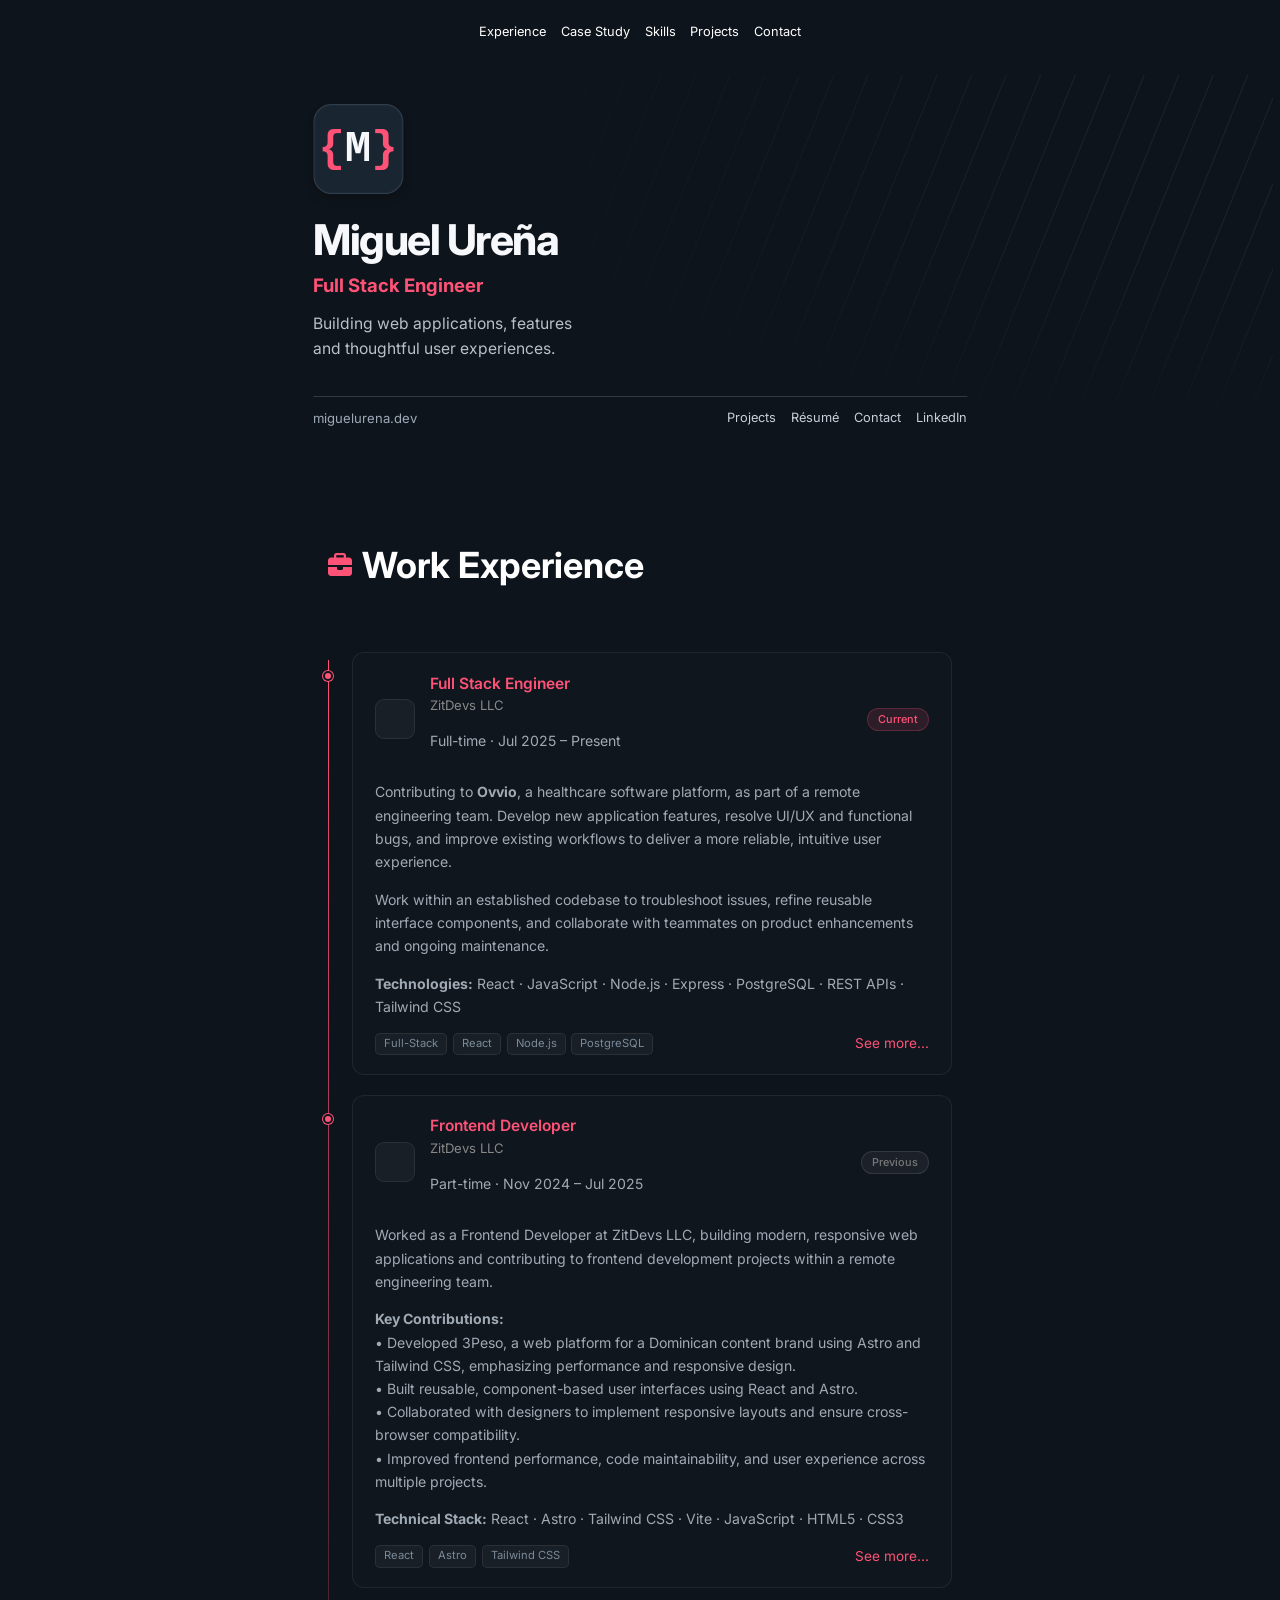
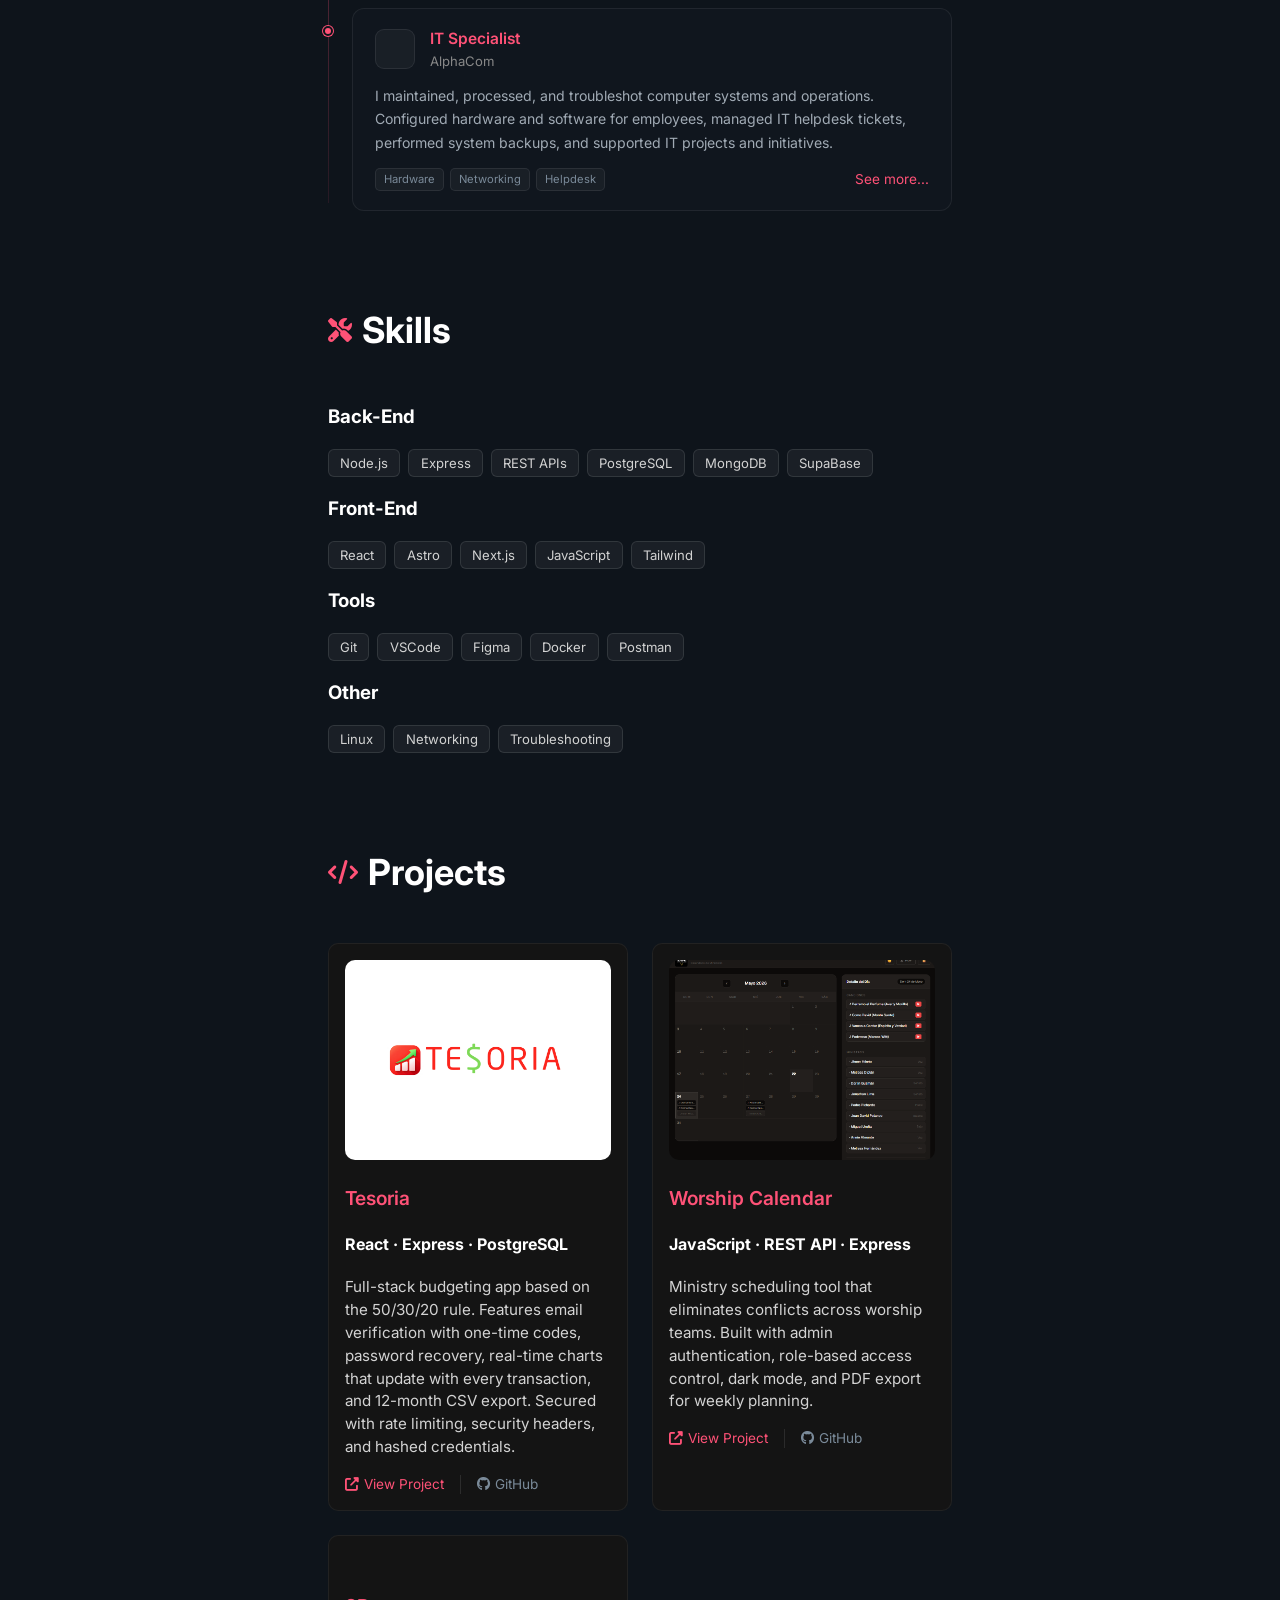
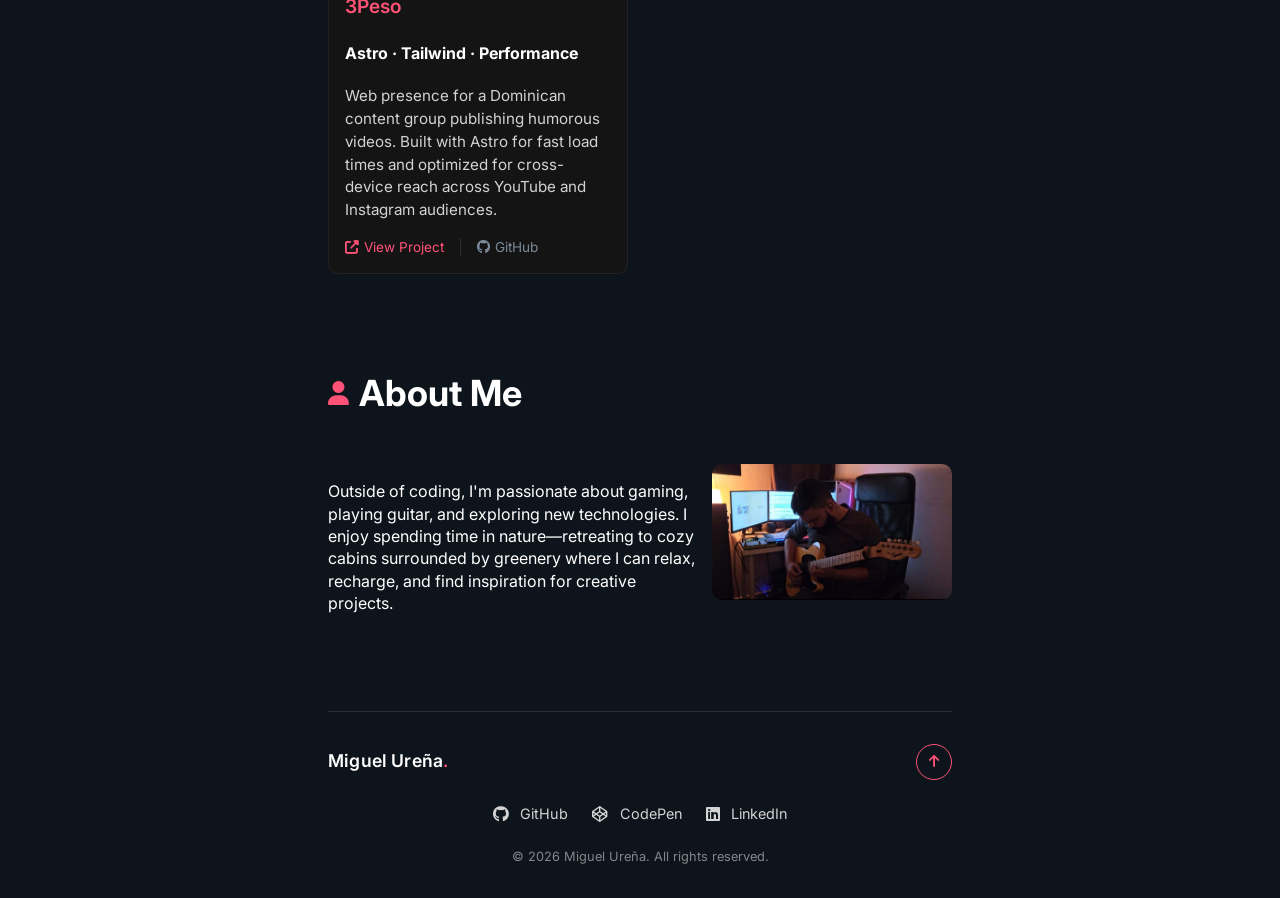
==== index.html @ 32b27942 "feat: update SEO metadata and improve HTML structure for better accessibility" ====
<!doctype html>

<html lang="en">
  <head>
    <meta charset="utf-8" />
    <meta content="width=device-width, initial-scale=1.0" name="viewport" />
    <title>Miguel Ureña | Full Stack Engineer</title>
    <!-- SEO Meta -->
    <meta
      content="Full Stack Engineer working on Ovvio healthcare software. Explore my experience building web features, fixing UI/UX issues, and developing projects with React, Node.js, and PostgreSQL."
      name="description"
    />

    <meta content="Miguel Ureña" name="author" />
    <!-- Open Graph (OG) -->
    <meta content="Miguel Ureña | Full Stack Engineer" property="og:title" />
    <meta
      content="Full Stack Engineer working on Ovvio healthcare software. Explore my experience building web features, fixing UI/UX issues, and developing projects with React, Node.js, and PostgreSQL."
      property="og:description"
    />
    <meta
      content="https://miguelurena.dev/Assets/Images/social-preview.png"
      property="og:image"
    />
    <meta content="https://miguelurena.dev/" property="og:url" />
    <meta content="website" property="og:type" />
    <!-- Fonts & Icons -->
    <link
      href="https://fonts.googleapis.com/css2?family=Inter:wght@400;600&amp;display=swap"
      rel="stylesheet"
    />
    <link
      href="https://cdnjs.cloudflare.com/ajax/libs/font-awesome/6.5.0/css/all.min.css"
      rel="stylesheet"
    />
    <!-- Styles & Favicon -->
    <link href="/Assets/styles/styles.css" rel="stylesheet" />

    <!-- Structured Data (Schema.org JSON-LD) -->
    <script type="application/ld+json">
      {
        "@context": "https://schema.org/",
        "@type": "Person",
        "name": "Miguel Ureña",
        "url": "https://miguelurena.dev/",
        "sameAs": [
          "https://github.com/miguelangelurena",
          "https://www.linkedin.com/in/miguel-urena-2b32892b7/"
        ],
        "jobTitle": "Full Stack Engineer",
        "worksFor": {
          "@type": "Organization",
          "name": "ZitDevs LLC"
        }
      }
    </script>
    <meta content="index, follow" name="robots" />
    <meta content="Miguel Ureña" property="og:site_name" />
    <meta content="1200" property="og:image:width" />
    <meta content="630" property="og:image:height" />
    <meta
      content="Miguel Ureña — Full Stack Engineer, dark background with pink and white {M} monogram"
      property="og:image:alt"
    />
    <meta content="summary_large_image" name="twitter:card" />
    <meta content="Miguel Ureña | Full Stack Engineer" name="twitter:title" />
    <meta
      content="Full Stack Engineer working on Ovvio healthcare software. Explore my experience building web features, fixing UI/UX issues, and developing projects with React, Node.js, and PostgreSQL."
      name="twitter:description"
    />
    <meta
      content="https://miguelurena.dev/Assets/Images/social-preview.png"
      name="twitter:image"
    />
    <link href="https://miguelurena.dev/" rel="canonical" />
    <link href="/Assets/Images/favicon.svg" rel="icon" type="image/svg+xml" />
    <link
      href="/Assets/Images/favicon-32.png"
      rel="icon"
      sizes="32x32"
      type="image/png"
    />
    <link
      href="/Assets/Images/apple-touch-icon.png"
      rel="apple-touch-icon"
      sizes="180x180"
      type="image/png"
    />
  </head>
  <body>
    <a class="skip-link" href="#main-hero">Skip to content</a>
    <nav aria-label="Primary navigation">
      <div class="nav-container">
        <ul>
          <li><a href="#experience">Experience</a></li>
          <li><a href="./tesoria-case-study.html">Case Study</a></li>
          <li><a href="#skills">Skills</a></li>
          <li><a href="#projects">Projects</a></li>
          <li><a href="mailto:anguel_miguel31@hotmail.com">Contact</a></li>
        </ul>
      </div>
    </nav>
    <section id="main-hero" aria-labelledby="hero-heading">
      <div class="hero-stage">
        <!-- The diagonal lines are part of the hero background (CSS ::before). -->
        <div class="hero-content">
          <div class="hero-mark" aria-hidden="true">
            <span class="hero-mark-brace">{</span
            ><span class="hero-mark-letter">M</span
            ><span class="hero-mark-brace">}</span>
          </div>

          <h1 id="hero-heading">Miguel Ureña</h1>
          <p class="hero-role">Full Stack Engineer</p>
          <p class="hero-intro">
            Building web applications, features<br class="hero-wide-break" />
            and thoughtful user experiences.
          </p>

          <div class="hero-bottom">
            <a
              class="hero-domain"
              href="https://miguelurena.dev/"
              aria-label="Portfolio home"
              >miguelurena.dev</a
            >
            <div class="hero-actions" aria-label="Quick links">
              <a href="#projects">Projects</a>
              <a href="./Assets/Miguel_Urena_Resume.pdf" download>Résumé</a>
              <a href="mailto:anguel_miguel31@hotmail.com">Contact</a>
              <a
                href="https://www.linkedin.com/in/miguel-urena-2b32892b7/"
                target="_blank"
                rel="noopener noreferrer"
                >LinkedIn</a
              >
            </div>
          </div>
        </div>
      </div>
    </section>

    <section id="experience">
      <div class="experience-header">
        <i class="fas fa-briefcase"></i>
        <h2>Work Experience</h2>
      </div>
      <div class="timeline">
        <!-- ZitDevs: Full Stack Engineer -->
        <div class="timeline-item">
          <div class="timeline-dot"></div>
          <div class="timeline-content">
            <div class="tl-top">
              <div class="tl-logo">
                <img
                  alt="ZitDevs LLC - Full Stack Engineer"
                  decoding="async"
                  loading="lazy"
                  src="/Assets/Images/zitdevs.png"
                />
              </div>
              <div class="tl-meta">
                <h3 class="job-title">Full Stack Engineer</h3>
                <h4 class="company-name">ZitDevs LLC</h4>
                <p class="description">Full-time · Jul 2025 – Present</p>
              </div>
              <span class="tl-badge badge-current">Current</span>
            </div>
            <p class="description">
              Contributing to <strong>Ovvio</strong>, a healthcare software
              platform, as part of a remote engineering team. Develop new
              application features, resolve UI/UX and functional bugs, and
              improve existing workflows to deliver a more reliable, intuitive
              user experience.
            </p>
            <p class="description">
              Work within an established codebase to troubleshoot issues, refine
              reusable interface components, and collaborate with teammates on
              product enhancements and ongoing maintenance.
            </p>
            <p class="description">
              <strong>Technologies:</strong> React · JavaScript · Node.js ·
              Express · PostgreSQL · REST APIs · Tailwind CSS
            </p>
            <div class="tl-footer">
              <div class="tl-tags">
                <span class="tl-tag">Full-Stack</span>
                <span class="tl-tag">React</span>
                <span class="tl-tag">Node.js</span>
                <span class="tl-tag">PostgreSQL</span>
              </div>
              <a
                class="see-more"
                href="https://www.ovviohq.com/"
                rel="noopener noreferrer"
                target="_blank"
                >See more...</a
              >
            </div>
          </div>
        </div>
        <!-- ZitDevs: Frontend Developer -->
        <div class="timeline-item">
          <div class="timeline-dot"></div>
          <div class="timeline-content">
            <div class="tl-top">
              <div class="tl-logo">
                <img
                  alt="ZitDevs LLC - Frontend Developer"
                  decoding="async"
                  loading="lazy"
                  src="/Assets/Images/zitdevs.png"
                />
              </div>
              <div class="tl-meta">
                <h3 class="job-title">Frontend Developer</h3>
                <h4 class="company-name">ZitDevs LLC</h4>
                <p class="description">Part-time · Nov 2024 – Jul 2025</p>
              </div>
              <span class="tl-badge badge-past">Previous</span>
            </div>
            <p class="description">
              Worked as a Frontend Developer at ZitDevs LLC, building modern,
              responsive web applications and contributing to frontend
              development projects within a remote engineering team.
            </p>
            <p class="description">
              <strong>Key Contributions:</strong><br />
              • Developed 3Peso, a web platform for a Dominican content brand
              using Astro and Tailwind CSS, emphasizing performance and
              responsive design.<br />
              • Built reusable, component-based user interfaces using React and
              Astro.<br />
              • Collaborated with designers to implement responsive layouts and
              ensure cross-browser compatibility.<br />
              • Improved frontend performance, code maintainability, and user
              experience across multiple projects.<br />
            </p>
            <p class="description">
              <strong>Technical Stack:</strong> React · Astro · Tailwind CSS ·
              Vite · JavaScript · HTML5 · CSS3
            </p>
            <div class="tl-footer">
              <div class="tl-tags">
                <span class="tl-tag">React</span>
                <span class="tl-tag">Astro</span>
                <span class="tl-tag">Tailwind CSS</span>
              </div>
              <a
                class="see-more"
                href="https://zitdevs.com/"
                rel="noopener noreferrer"
                target="_blank"
                >See more...</a
              >
            </div>
          </div>
        </div>
        <!-- AlphaCom -->
        <div class="timeline-item">
          <div class="timeline-dot"></div>
          <div class="timeline-content">
            <div class="tl-top">
              <div class="tl-logo">
                <img
                  alt="AlphaCom IT Specialist Role"
                  class="alphacom-logo"
                  decoding="async"
                  loading="lazy"
                  src="/Assets/Images/alphacomrd_logo.jpeg"
                />
              </div>
              <div class="tl-meta">
                <h3 class="job-title">IT Specialist</h3>
                <h4 class="company-name">AlphaCom</h4>
              </div>
            </div>
            <p class="description">
              I maintained, processed, and troubleshot computer systems and
              operations. Configured hardware and software for employees,
              managed IT helpdesk tickets, performed system backups, and
              supported IT projects and initiatives.
            </p>
            <div class="tl-footer">
              <div class="tl-tags">
                <span class="tl-tag">Hardware</span>
                <span class="tl-tag">Networking</span>
                <span class="tl-tag">Helpdesk</span>
              </div>
              <a
                class="see-more"
                href="https://www.instagram.com/alphacom.rd/?hl=en"
                rel="noopener noreferrer"
                target="_blank"
                >See more...</a
              >
            </div>
          </div>
        </div>
      </div>
    </section>
    <section id="skills">
      <div class="skills-header">
        <i class="fas fa-tools"></i>
        <h2>Skills</h2>
      </div>
      <div class="skills-columns">
        <div class="skills-column fade-in-up">
          <h3>Back-End</h3>
          <div class="skill-list">
            <span class="skill-badge">Node.js</span>
            <span class="skill-badge">Express</span>
            <span class="skill-badge">REST APIs</span>
            <span class="skill-badge">PostgreSQL</span>
            <span class="skill-badge">MongoDB</span>
            <span class="skill-badge">SupaBase</span>
          </div>
        </div>
        <div class="skills-column fade-in-up">
          <h3>Front-End</h3>
          <div class="skill-list">
            <span class="skill-badge">React</span>
            <span class="skill-badge">Astro</span>
            <span class="skill-badge">Next.js</span>
            <span class="skill-badge">JavaScript</span>
            <span class="skill-badge">Tailwind</span>
          </div>
        </div>
        <div class="skills-column fade-in-up">
          <h3>Tools</h3>
          <div class="skill-list">
            <span class="skill-badge">Git</span>
            <span class="skill-badge">VSCode</span>
            <span class="skill-badge">Figma</span>
            <span class="skill-badge">Docker</span>
            <span class="skill-badge">Postman</span>
          </div>
        </div>
        <div class="skills-column fade-in-up">
          <h3>Other</h3>
          <div class="skill-list">
            <span class="skill-badge">Linux</span>
            <span class="skill-badge">Networking</span>
            <span class="skill-badge">Troubleshooting</span>
          </div>
        </div>
      </div>
    </section>
    <section id="projects">
      <div class="projects-header">
        <i class="fas fa-code"></i>
        <h2>Projects</h2>
      </div>
      <div class="projects-grid">
        <!-- Nothirix -->
        <!-- 
        <div class="project-card scale-in">
          <img
            src="/Assets/Images/nothirix-thumbnail.png"
            alt="Nothirix Real Estate Platform Thumbnail"
            loading="lazy"
          />
          <h3 class="project-title">Nothirix</h3>
          <h4>React · Vite · Node.js · PostgreSQL</h4>
          <p class="project-description">
            Full-stack real estate investment platform built for the Dominican
            Republic market. Features modern frontend with React/Vite, robust
            Express backend, JWT authentication, user roles, admin moderation,
            and automated email notifications.
          </p>
          <div class="project-links">
            <a href="https://nothirix.com/" target="_blank" class="see-more">
              <i class="fas fa-external-link-alt"></i> View Project
            </a>
            <a
              href="https://github.com/miguelangelurena/nothirix"
              target="_blank"
              class="see-more github-link"
            >
              <i class="fab fa-github"></i> GitHub
            </a>
          </div>
        </div>
-->
        <!-- Tesoria -->
        <div class="project-card scale-in">
          <img
            alt="Tesoria budgeting app dashboard"
            decoding="async"
            loading="lazy"
            src="/Assets/Images/tesoria-thumbnail.png"
          />
          <h3 class="project-title">Tesoria</h3>
          <h4>React · Express · PostgreSQL</h4>
          <p class="project-description">
            Full-stack budgeting app based on the 50/30/20 rule. Features email
            verification with one-time codes, password recovery, real-time
            charts that update with every transaction, and 12-month CSV export.
            Secured with rate limiting, security headers, and hashed
            credentials.
          </p>
          <div class="project-links">
            <a
              class="see-more"
              href="https://tesoria.onrender.com/"
              rel="noopener noreferrer"
              target="_blank"
            >
              <i class="fas fa-external-link-alt"></i> View Project
            </a>
            <a
              class="see-more github-link"
              href="https://github.com/miguelangelurena/tesoria"
              rel="noopener noreferrer"
              target="_blank"
            >
              <i class="fab fa-github"></i> GitHub
            </a>
          </div>
        </div>
        <!-- Worship Calendar -->
        <div class="project-card scale-in">
          <img
            alt="Calendario Zoé - Ministry Calendar App"
            decoding="async"
            loading="lazy"
            src="/Assets/Images/zoe.png"
          />
          <h3 class="project-title">Worship Calendar</h3>
          <h4>JavaScript · REST API · Express</h4>
          <p class="project-description">
            Ministry scheduling tool that eliminates conflicts across worship
            teams. Built with admin authentication, role-based access control,
            dark mode, and PDF export for weekly planning.
          </p>
          <div class="project-links">
            <a
              class="see-more"
              href="https://calendariozoe.space/"
              rel="noopener noreferrer"
              target="_blank"
            >
              <i class="fas fa-external-link-alt"></i> View Project
            </a>
            <a
              class="see-more github-link"
              href="https://github.com/miguelangelurena/calendar-app"
              rel="noopener noreferrer"
              target="_blank"
            >
              <i class="fab fa-github"></i> GitHub
            </a>
          </div>
        </div>
        <!-- 3Peso -->
        <div class="project-card scale-in">
          <img
            alt="3Peso Project Logo"
            decoding="async"
            loading="lazy"
            src="/Assets/Images/3.png"
          />
          <h3 class="project-title">3Peso</h3>
          <h4>Astro · Tailwind · Performance</h4>
          <p class="project-description">
            Web presence for a Dominican content group publishing humorous
            videos. Built with Astro for fast load times and optimized for
            cross-device reach across YouTube and Instagram audiences.
          </p>
          <div class="project-links">
            <a
              class="see-more"
              href="https://3-peso.vercel.app/"
              rel="noopener noreferrer"
              target="_blank"
            >
              <i class="fas fa-external-link-alt"></i> View Project
            </a>
            <a
              class="see-more github-link"
              href="https://github.com/miguelangelurena/3_peso"
              rel="noopener noreferrer"
              target="_blank"
            >
              <i class="fab fa-github"></i> GitHub
            </a>
          </div>
        </div>
      </div>
    </section>
    <section id="about-me">
      <div class="projects-header">
        <i class="fas fa-user"></i>
        <h2>About Me</h2>
      </div>
      <div class="about-container">
        <p class="fade-in-left">
          Outside of coding, I'm passionate about gaming, playing guitar, and
          exploring new technologies. I enjoy spending time in nature—retreating
          to cozy cabins surrounded by greenery where I can relax, recharge, and
          find inspiration for creative projects.
        </p>
        <img
          alt="Miguel Ureña enjoying nature"
          class="fade-in-right"
          decoding="async"
          loading="lazy"
          src="/Assets/Images/about-me-image.jpg"
        />
      </div>
    </section>
    <footer>
      <div class="footer-inner">
        <div class="footer-top">
          <span class="footer-name"
            >Miguel Ureña<span class="highlight">.</span></span
          >
          <a aria-label="Back to top" class="back-to-top" href="#main-hero">
            <i class="fas fa-arrow-up"></i>
          </a>
        </div>
        <ul class="social-media-links">
          <li>
            <a
              aria-label="GitHub"
              href="https://github.com/miguelangelurena"
              rel="noopener noreferrer"
              target="_blank"
              ><i class="fab fa-github"></i> GitHub</a
            >
          </li>
          <li>
            <a
              aria-label="CodePen"
              href="https://codepen.io/Shadow31/"
              rel="noopener noreferrer"
              target="_blank"
              ><i class="fab fa-codepen"></i> CodePen</a
            >
          </li>
          <li>
            <a
              aria-label="LinkedIn"
              href="https://www.linkedin.com/in/miguel-urena-2b32892b7/"
              rel="noopener noreferrer"
              target="_blank"
              ><i class="fab fa-linkedin"></i> LinkedIn</a
            >
          </li>
        </ul>
        <p class="footer-copy">
          © 2026 Miguel Ureña. Built with HTML, CSS &amp; JS.
        </p>
      </div>
    </footer>
    <script src="/Assets/styles/scripts.js"></script>
  </body>
</html>
---- Assets/styles/styles.css ----
:root {
  --color-bg: #0e141b;
  --color-bg-offset: #d3d3d3;
  --color-text: #ffffff;
  --color-text-offset: #d3d3d3;
  --color-border: #2d2d2d;
  --color-primary: #ff5277;
  --color-primary-offset: #ff2957;
  --color-secondary: #43a9a3;
  --font-family: "Inter", sans-serif;
}

body {
  font-family: var(--font-family);
  background-color: var(--color-bg);
  color: var(--color-text);
  line-height: 1.4;
  max-width: 650px;
  width: 100%;
  margin-inline: auto;
}

.highlight {
  color: var(--color-primary);
}

nav {
  position: sticky;
  top: 0;
  z-index: 1000;
  background-color: transparent;
  display: flex;
  justify-content: center;
  transition: background-color 0.5s ease;
}

nav .nav-container {
  max-width: 450px;
  margin: 0.4rem auto;
}

ul {
  list-style: none;
  display: flex;
  padding: 0.4rem 1rem;
  margin: 0;
  background-color: transparent;
  border-radius: 80px;
  transition: background-color 0.5s ease;
}

ul.scrolled {
  background-color: rgb(20, 20, 20);
  border: 1px solid rgb(65, 65, 65);
}

li {
  margin: 0 1rem;
  font-size: 0.8rem;
}

a {
  text-decoration: none;
  color: var(--color-text);
  transition: color 0.3s ease;
}

a:hover,
a.active {
  color: var(--color-primary);
}

#main-hero {
  padding: 2rem 1rem;
}

.hero-content {
  text-align: left;
  margin: 0 auto;
}

.hero-content img {
  height: auto;
  width: 128px;
  border-radius: 100%;
}

.hero-content h1 {
  color: var(--color-text);
  font-size: 2.5rem;
  margin-bottom: 1rem;
}

.hero-content p {
  font-size: 1.2rem;
  color: var(--color-text-offset);
  margin-bottom: 2rem;
  max-width: 500px;
}

.hero-buttons {
  display: flex;
  justify-content: left;
  gap: 1rem;
}

.btn {
  padding: 0.4rem 1.5rem;
  text-decoration: none;
  font-size: 0.9rem;
  border-radius: 25px;
  transition: all 0.3s ease;
}

.secondary-btn {
  background-color: transparent;
  border: 1px solid var(--color-primary);
}

.secondary-btn:hover {
  background-color: var(--color-primary);
  color: var(--color-text);
}

#experience {
  padding: 1rem 1.5rem;
  margin: 2rem auto;
}

.experience-header {
  display: flex;
  align-items: center;
  gap: 10px;
  font-size: 1.5rem;
  margin-bottom: 2rem;
}

.experience-header i {
  color: var(--color-primary);
}

.timeline {
  position: relative;
  padding-left: 1.5rem;
}

.timeline::before {
  content: "";
  position: absolute;
  left: 0;
  top: 8px;
  bottom: 8px;
  width: 1px;
  background: linear-gradient(
    to bottom,
    var(--color-primary) 0%,
    rgba(255, 82, 119, 0.1) 100%
  );
}

.timeline-item {
  position: relative;
  margin-bottom: 1.25rem;
}

.timeline-item:last-child {
  margin-bottom: 0;
}

.timeline-dot {
  position: absolute;
  left: -1.5rem;
  top: 1.15rem;
  transform: translateX(-50%);
  width: 10px;
  height: 10px;
  border-radius: 50%;
  background-color: var(--color-primary);
  border: 2px solid var(--color-bg);
  box-shadow: 0 0 0 1px var(--color-primary);
  transition: transform 0.2s ease;
  z-index: 1;
}

.timeline-content {
  background: rgb(16, 22, 30);
  border: 1px solid rgba(255, 255, 255, 0.07);
  border-radius: 12px;
  padding: 1.2rem 1.4rem;
  transition:
    border-color 0.25s ease,
    transform 0.2s ease;
}

.timeline-item:hover .timeline-content {
  border-color: rgba(255, 82, 119, 0.25);
  transform: translateX(3px);
}

.tl-top {
  display: flex;
  align-items: center;
  gap: 0.9rem;
  margin-bottom: 0.75rem;
}

.tl-logo {
  width: 40px;
  height: 40px;
  border-radius: 9px;
  border: 1px solid rgba(255, 255, 255, 0.08);
  background: rgba(255, 255, 255, 0.04);
  overflow: hidden;
  flex-shrink: 0;
  display: flex;
  align-items: center;
  justify-content: center;
}

.tl-logo img {
  width: 100%;
  height: 100%;
  object-fit: cover;
  border-radius: 8px;
}

.tl-meta {
  flex: 1;
}

.tl-tags {
  display: flex;
  flex-wrap: wrap;
  gap: 0.35rem;
}

.tl-tag {
  font-size: 0.7rem;
  padding: 0.15rem 0.5rem;
  border-radius: 5px;
  background: rgba(255, 255, 255, 0.04);
  color: #7a8a99;
  border: 1px solid rgba(255, 255, 255, 0.08);
}

.job-title {
  font-weight: 600;
  font-size: 0.97rem;
  color: var(--color-primary);
  margin: 0;
}

.company-name {
  font-size: 0.82rem;
  color: #888;
  font-weight: 400;
  margin: 2px 0 0;
}

.tl-badge {
  font-size: 0.68rem;
  padding: 0.18rem 0.6rem;
  border-radius: 20px;
  font-weight: 500;
  flex-shrink: 0;
}

.badge-current {
  background: rgba(255, 82, 119, 0.12);
  color: var(--color-primary);
  border: 1px solid rgba(255, 82, 119, 0.22);
}

.badge-past {
  background: rgba(255, 255, 255, 0.05);
  color: #777;
  border: 1px solid rgba(255, 255, 255, 0.1);
}

.description {
  font-size: 0.88rem;
  color: #a0aab4;
  line-height: 1.65;
  margin-bottom: 0.9rem;
  text-align: left;
}

footer {
  margin-top: 2rem;
  padding: 0 1.5rem 1.5rem;
  text-align: center;
}

.footer-inner {
  margin: 0 auto;
  border-top: 1px solid var(--color-border);
  padding-top: 2rem;
}

.footer-top {
  display: flex;
  align-items: center;
  justify-content: space-between;
  margin-bottom: 1.5rem;
}

.footer-name {
  font-size: 1.1rem;
  font-weight: 600;
  color: var(--color-text);
  letter-spacing: 0.01em;
}

.back-to-top {
  display: flex;
  align-items: center;
  justify-content: center;
  width: 36px;
  height: 36px;
  border: 1px solid var(--color-primary);
  border-radius: 50%;
  color: var(--color-primary);
  font-size: 0.85rem;
  transition: all 0.3s ease;
}

.back-to-top:hover {
  background-color: var(--color-primary);
  color: var(--color-text);
}

footer .social-media-links {
  display: flex;
  justify-content: center;
  flex-wrap: wrap;
  list-style: none;
  padding: 0;
  margin: 0 0 1.5rem;
  gap: 0.5rem 1.5rem;
}

footer .social-media-links li {
  margin: 0;
}

footer .social-media-links a {
  display: flex;
  align-items: center;
  gap: 0.4rem;
  font-size: 0.9rem;
  color: var(--color-text-offset);
  transition: color 0.3s ease;
}

footer .social-media-links a:hover {
  color: var(--color-primary);
}

footer .social-media-links i {
  font-size: 1rem;
}

.footer-copy {
  font-size: 0.8rem;
  color: var(--color-text-offset);
  margin: 0;
  opacity: 0.6;
}

.see-more {
  display: inline-flex;
  align-items: center;
  gap: 0.3rem;
  font-size: 0.78rem;
  color: var(--color-primary);
  text-decoration: none;
  transition: color 0.2s ease;
  flex-shrink: 0;
}

.see-more:hover {
  color: var(--color-primary-offset);
}

#projects {
  max-width: 800px;
  padding: 1rem 1.5rem;
  margin: 2rem auto;
  text-align: center;
}

.projects-header {
  display: flex;
  align-items: center;
  gap: 10px;
  font-size: 1.5rem;
  margin-bottom: 1rem;
}

.projects-header i {
  color: var(--color-primary);
}

.projects-grid {
  display: grid;
  grid-template-columns: 1fr;
  gap: 1.5rem;
  justify-items: center;
}

.alphacom-logo {
  border-radius: 10px;
}

.project-card {
  background-color: rgb(20, 20, 20);
  color: var(--color-text);
  width: 100%;
  max-width: 255px;
  padding: 1rem;
  border-radius: 10px;
  border: 1px solid rgba(255, 255, 255, 0.06);
  text-align: left;
  position: relative;
  overflow: hidden;
  transition:
    transform 0.25s ease,
    border-color 0.25s ease;
}

.project-card:hover {
  transform: translateY(-6px);
  border-color: rgba(255, 82, 119, 0.45);
}

.project-card img {
  width: 100%;
  height: 200px;
  border-radius: 10px;
  object-fit: cover;
}

.project-title {
  font-size: 1.2rem;
  font-weight: 600;
  color: var(--color-primary);
  margin-bottom: 0.5rem;
}

.project-description {
  font-size: 0.95rem;
  color: var(--color-text-offset);
  line-height: 1.5;
  margin-bottom: 1rem;
}

.project-links {
  display: flex;
  align-items: center;
  gap: 1rem;
}

.see-more {
  display: inline-flex;
  align-items: center;
  gap: 0.3rem;
  font-size: 0.85rem;
  color: var(--color-primary);
  text-decoration: none;
  transition: color 0.3s ease;
}

.see-more:hover {
  color: var(--color-primary-offset);
  text-decoration: underline;
}

.github-link {
  color: #7a8a99;
  border-left: 1px solid rgba(255, 255, 255, 0.1);
  padding-left: 1rem;
}

.github-link:hover {
  color: var(--color-text);
  text-decoration: none;
}

#about-me {
  padding: 1rem 1.5rem;
  margin: 2rem auto;
  text-align: left;
}

.about-container {
  display: flex;
  gap: 15px;
}

.about-container p {
  max-width: 400px;
}

.about-container img {
  height: auto;
  max-width: 240px;
  border-radius: 10px;
}

.social-media-links {
  list-style-type: none;
}

.social-media-links li {
  margin: 10px 15px;
}

.social-media-links a {
  text-decoration: none;
  font-size: 1.2rem;
  display: flex;
  align-items: center;
  transition: color 0.3s ease;
}

.social-media-links i {
  font-size: 1.5rem;
  margin-right: 5px;
}

#skills {
  padding: 1rem 1.5rem;
  margin: 2rem auto;
}

.skills-header {
  display: flex;
  align-items: center;
  gap: 10px;
  font-size: 1.5rem;
}

.skills-header i {
  color: var(--color-primary);
}

.skills-grid {
  display: grid;
  grid-template-columns: repeat(auto-fit, minmax(250px, 1fr));
  gap: 1.5rem;
}

.skill-card {
  background-color: rgb(20, 20, 20);
  border: 1px solid var(--color-border);
  border-radius: 12px;
  padding: 1rem;
  text-align: left;
  transition:
    transform 0.3s ease,
    box-shadow 0.3s ease;
}

.skill-card:hover {
  transform: translateY(-5px);
  box-shadow: 0 6px 15px rgba(255, 82, 119, 0.2);
}

.skill-category {
  font-size: 1.1rem;
  font-weight: 600;
  color: var(--color-primary);
  margin-bottom: 0.8rem;
}

.skill-list {
  display: flex;
  flex-wrap: wrap;
  gap: 0.5rem;
}

.skill-badge {
  font-size: 0.82rem;
  color: var(--color-text-offset);
  padding: 0.25rem 0.7rem;
  border-radius: 6px;
  background: rgba(255, 255, 255, 0.05);
  border: 1px solid rgba(255, 255, 255, 0.1);
  transition: all 0.3s var(--ease-out-back);
}

.skill-badge:hover {
  border-color: var(--color-primary);
  color: var(--color-text);
  cursor: default;
}

@media (max-width: 425px) {
  .skills-grid {
    grid-template-columns: 1fr;
  }
}

footer {
  margin-top: 2rem;
  padding: 2rem 1.5rem 1.5rem;
  text-align: center;
}

.footer-inner {
  margin: 0 auto;
}

@media (max-width: 768px) {
  .about-container p {
    max-width: 90%;
  }

  .about-container {
    align-items: center;
    justify-content: center;
    text-align: left;
    margin: 10px;
  }

  footer .social-media-links {
    flex-wrap: wrap;
  }
}

@media (max-width: 430px) {
  .description {
    text-align: left;
  }

  .nav-container li {
    font-size: 0.5rem;
    padding: 0;
  }

  .about-container {
    flex-wrap: wrap-reverse;
  }

  footer .social-media-links {
    flex-direction: column;
    gap: 0.8rem;
  }

  .social-media-links i {
    font-size: 1rem;
    margin: 5px 10px;
  }

  .about-container img {
    max-width: 80%;
    height: auto;
  }
}

@media (min-width: 768px) {
  .projects-grid {
    grid-template-columns: repeat(2, 1fr);
  }
}

:root {
  --ease-out-quad: cubic-bezier(0.25, 0.46, 0.45, 0.94);
  --ease-out-back: cubic-bezier(0.34, 1.56, 0.64, 1);
  --ease-out-expo: cubic-bezier(0.19, 1, 0.22, 1);
}

html {
  scroll-behavior: smooth;
}

@keyframes fadeInUp {
  from {
    opacity: 0;
    transform: translateY(30px);
  }
  to {
    opacity: 1;
    transform: translateY(0);
  }
}

@keyframes fadeInLeft {
  from {
    opacity: 0;
    transform: translateX(-30px);
  }
  to {
    opacity: 1;
    transform: translateX(0);
  }
}

@keyframes fadeInRight {
  from {
    opacity: 0;
    transform: translateX(30px);
  }
  to {
    opacity: 1;
    transform: translateX(0);
  }
}

@keyframes scaleIn {
  from {
    opacity: 0;
    transform: scale(0.9);
  }
  to {
    opacity: 1;
    transform: scale(1);
  }
}

@keyframes float {
  0%,
  100% {
    transform: translateY(0px);
  }
  50% {
    transform: translateY(-10px);
  }
}

@keyframes glow {
  0%,
  100% {
    box-shadow: 0 0 5px rgba(255, 82, 119, 0.4);
  }
  50% {
    box-shadow: 0 0 20px rgba(255, 82, 119, 0.8);
  }
}

.fade-in-up {
  opacity: 0;
  transform: translateY(30px);
  transition: all 0.8s var(--ease-out-expo);
}

.fade-in-left {
  opacity: 0;
  transform: translateX(-30px);
  transition: all 0.8s var(--ease-out-expo);
}

.fade-in-right {
  opacity: 0;
  transform: translateX(30px);
  transition: all 0.8s var(--ease-out-expo);
}

.scale-in {
  opacity: 0;
  transform: scale(0.9);
  transition: all 0.6s var(--ease-out-back);
}

.fade-in-up.in-view,
.fade-in-left.in-view,
.fade-in-right.in-view,
.scale-in.in-view {
  opacity: 1;
  transform: translate(0) scale(1);
}

nav .nav-container {
  animation: fadeInDown 0.8s var(--ease-out-quad) forwards;
}

@keyframes fadeInDown {
  from {
    opacity: 0;
    transform: translateY(-20px);
  }
  to {
    opacity: 1;
    transform: translateY(0);
  }
}

.hero-content h1 {
  animation: fadeInUp 1s var(--ease-out-expo) 0.2s both;
}
.hero-content p {
  animation: fadeInUp 1s var(--ease-out-expo) 0.4s both;
}
.hero-buttons {
  animation: fadeInUp 1s var(--ease-out-expo) 0.6s both;
}

.timeline-item {
  opacity: 0;
  transform: translateX(-50px);
  transition: all 0.8s var(--ease-out-expo);
}

.timeline-item:nth-child(even) {
  transform: translateX(50px);
}

.timeline-item.in-view {
  opacity: 1;
  transform: translateX(0);
}

.timeline-dot {
  transition: all 0.4s var(--ease-out-back);
}

.timeline-item:hover .timeline-dot {
  transform: translateX(-50%) scale(1.3);
  background-color: var(--color-primary-offset);
}

.skill-badge {
  transition: all 0.3s var(--ease-out-back);
  position: relative;
  overflow: hidden;
}

.project-card {
  transition: all 0.3s var(--ease-out-back);
  position: relative;
  overflow: hidden;
}

.project-card:hover {
  transform: translateY(-2.5px) scale(1.01);
}

.project-card img {
  transition: transform 0.3s var(--ease-out-expo);
}

.btn {
  position: relative;
  overflow: hidden;
  transition: all 0.4s var(--ease-out-back);
}

.btn::before {
  content: "";
  position: absolute;
  top: 50%;
  left: 50%;
  width: 0;
  height: 0;
  background: rgba(255, 255, 255, 0.1);
  border-radius: 50%;
  transform: translate(-50%, -50%);
  transition:
    width 0.6s,
    height 0.6s;
}

.social-media-links a {
  transition: all 0.3s var(--ease-out-back);
  position: relative;
}

.social-media-links a::after {
  content: "";
  position: absolute;
  bottom: -5px;
  left: 0;
  width: 0;
  height: 2px;
  background: var(--color-primary);
  transition: width 0.3s var(--ease-out-quad);
}

.social-media-links a:hover::after {
  width: 100%;
}

.social-media-links a:hover {
  color: var(--color-primary);
}

.about-container p {
  animation: fadeInLeft 1s var(--ease-out-expo) both;
}

.about-container img {
  animation: fadeInRight 1s var(--ease-out-expo) both;
  transition: transform 0.4s var(--ease-out-back);
}

.experience-header,
.skills-header,
.projects-header {
  animation: fadeInUp 0.8s var(--ease-out-expo) both;
}

img {
  opacity: 0;
  transition: opacity 0.6s var(--ease-out-expo);
}

img.loaded {
  opacity: 1;
}

@media (prefers-reduced-motion: reduce) {
  * {
    animation-duration: 0.01ms !important;
    animation-iteration-count: 1 !important;
    transition-duration: 0.01ms !important;
  }
}

/* Recruiter-focused enhancements and responsive/accessibility fixes */
*,
*::before,
*::after {
  box-sizing: border-box;
}
body {
  max-width: 720px;
  padding-inline: clamp(10px, 2vw, 24px);
  overflow-wrap: anywhere;
}
nav ul {
  align-items: center;
  flex-wrap: wrap;
  justify-content: center;
  gap: 0.15rem;
  padding: 0.55rem 0.7rem;
}
nav li {
  margin: 0 0.38rem;
}
nav a:focus-visible,
.btn:focus-visible,
.see-more:focus-visible,
.back-to-top:focus-visible {
  outline: 2px solid var(--color-primary);
  outline-offset: 4px;
}
.skip-link {
  position: absolute;
  left: 1rem;
  top: -100px;
  z-index: 2000;
  background: #fff;
  color: #10141b;
  padding: 0.7rem 1rem;
  border-radius: 0.4rem;
}
.skip-link:focus {
  top: 1rem;
}
.hero-buttons {
  flex-wrap: wrap;
}
.hero-buttons .btn {
  display: inline-flex;
  align-items: center;
  gap: 0.45rem;
}
.tl-top {
  flex-wrap: wrap;
}
.tl-meta {
  min-width: 0;
}
.tl-footer {
  display: flex;
  align-items: center;
  justify-content: space-between;
  gap: 0.8rem;
  flex-wrap: wrap;
}
.project-links {
  flex-wrap: wrap;
  row-gap: 0.7rem;
}
.case-study-link {
  font-weight: 600;
}
.project-card {
  max-width: none;
  min-width: 0;
}
.projects-grid {
  grid-template-columns: repeat(auto-fit, minmax(min(100%, 260px), 1fr));
  align-items: stretch;
}
.about-container {
  align-items: flex-start;
}
.about-container img {
  max-width: min(42%, 240px);
  object-fit: cover;
}
.study-shell {
  padding: 2rem 1.5rem 3rem;
}
.study-heading {
  padding: 2rem 0 1.5rem;
}
.study-eyebrow {
  color: var(--color-primary);
  font-size: 0.75rem;
  font-weight: 600;
  letter-spacing: 0.12em;
}
.study-heading h1 {
  font-size: clamp(2rem, 7vw, 3.25rem);
  margin: 0.55rem 0;
}
.study-lead {
  font-size: 1.1rem;
  line-height: 1.7;
  color: var(--color-text-offset);
}
.study-actions {
  display: flex;
  flex-wrap: wrap;
  gap: 0.8rem;
  margin: 1.4rem 0;
}
.study-hero-image {
  width: 100%;
  height: auto;
  max-height: 420px;
  object-fit: cover;
  border-radius: 12px;
  border: 1px solid var(--color-border);
}
.study-section {
  margin-top: 2.5rem;
}
.study-section h2 {
  color: var(--color-primary);
  font-size: 1.3rem;
}
.study-section p,
.study-list {
  color: var(--color-text-offset);
  line-height: 1.75;
}
.study-list {
  display: block;
  padding-left: 1.35rem;
  list-style: disc;
}
.study-list li {
  display: list-item;
  font-size: 0.95rem;
  margin: 0.7rem 0;
}
.study-feature-grid {
  display: grid;
  grid-template-columns: repeat(2, minmax(0, 1fr));
  gap: 0.9rem;
}
.study-feature-grid article {
  border: 1px solid var(--color-border);
  border-radius: 10px;
  padding: 1rem;
  background: rgb(16, 22, 30);
}
.study-feature-grid h3 {
  font-size: 1rem;
  margin-top: 0;
}
.study-feature-grid p {
  font-size: 0.9rem;
}
@media (max-width: 600px) {
  body {
    padding-inline: 0;
  }
  .hero-content h1 {
    font-size: 2rem;
  }
  #main-hero {
    padding: 2rem 1.5rem;
  }
  .tl-top {
    gap: 0.55rem;
  }
  .tl-badge {
    margin-left: 0;
  }
  .study-feature-grid {
    grid-template-columns: 1fr;
  }
  .about-container {
    flex-direction: column-reverse;
  }
  .about-container img {
    max-width: 100%;
  }
  .study-shell {
    padding: 1.6rem 1.3rem;
  }
  .hero-buttons .btn {
    justify-content: center;
  }
}
@media (prefers-reduced-motion: reduce) {
  html {
    scroll-behavior: auto;
  }
}
#main-hero {
  position: relative;
  isolation: isolate;
  width: 99vw;
  max-width: none;
  left: 50%;
  transform: translateX(-50%);
  margin: 1.2rem 0 2.8rem;
  padding: 0;
  overflow: hidden;
  background-color: var(--color-bg);
  scroll-margin-top: 6rem;
}

#main-hero::before {
  content: "";
  position: absolute;
  inset: 0;
  z-index: -1;
  pointer-events: none;
  background-image: repeating-linear-gradient(
    112deg,
    transparent 0,
    transparent 30px,
    rgba(118, 144, 169, 0.13) 31px,
    transparent 32px
  );
  -webkit-mask-image:
    linear-gradient(
      to right,
      transparent 32%,
      rgba(0, 0, 0, 0.38) 58%,
      #000 87%
    ),
    linear-gradient(to bottom, #000 0%, #000 45%, transparent 100%);

  mask-image:
    linear-gradient(
      to right,
      transparent 32%,
      rgba(0, 0, 0, 0.38) 58%,
      #000 87%
    ),
    linear-gradient(to bottom, #000 0%, #000 45%, transparent 100%);

  -webkit-mask-composite: source-in;
  mask-composite: intersect;
}

.hero-stage {
  position: relative;
  width: 100%;
  max-width: 720px;
  min-height: 374px;
  margin-inline: auto;
  border: 0;
  border-radius: 0;
  background: transparent;
  box-shadow: none;
  overflow: visible;
}

#main-hero .hero-content {
  position: relative;
  display: flex;
  flex-direction: column;
  width: 100%;
  min-height: 374px;
  margin: 0;
  padding: 29px 33px 22px;
  text-align: left;
}

.hero-mark {
  display: inline-flex;
  align-items: center;
  justify-content: center;
  align-self: flex-start;
  width: 90px;
  height: 90px;
  border: 1px solid rgba(150, 173, 192, 0.18);
  border-radius: 18px;
  background: #1a2532;
  box-shadow:
    0 5px 10px rgba(0, 0, 0, 0.16),
    inset 0 0 0 1px rgba(255, 255, 255, 0.02);
  font-family:
    ui-monospace, SFMono-Regular, Consolas, "Liberation Mono", monospace;
  font-weight: 800;
  font-size: 2.75rem;
  line-height: 1;
  white-space: nowrap;
}
.hero-mark-brace {
  color: #ff5277;
}
.hero-mark-letter {
  color: #f7f8fa;
}

#main-hero .hero-content h1 {
  margin: 22px 0 0;
  color: #f7f8fb;
  font-size: clamp(2.05rem, 6.4vw, 2.65rem);
  font-weight: 750;
  line-height: 1.15;
  letter-spacing: -0.035em;
  animation: none;
}

#main-hero .hero-content .hero-role {
  margin: 8px 0 0;
  color: #ff5277;
  font-size: 1.16rem;
  font-weight: 700;
  line-height: 1.4;
  max-width: none;
  animation: none;
}

#main-hero .hero-content .hero-intro {
  margin: 13px 0 18px;
  color: #b9c0ca;
  font-size: 0.98rem;
  line-height: 1.55;
  max-width: 370px;
  animation: none;
}

.hero-bottom {
  display: flex;
  align-items: center;
  justify-content: space-between;
  gap: 14px;
  margin-top: auto;
  padding-top: 12px;
  border-top: 1px solid rgba(157, 174, 193, 0.24);
}
.hero-domain {
  font-size: 0.82rem;
  color: #9eaab9;
  white-space: nowrap;
}
.hero-domain:hover {
  color: #e0e7ef;
}
.hero-actions {
  display: flex;
  align-items: center;
  flex-wrap: wrap;
  justify-content: flex-end;
  gap: 5px 15px;
}
.hero-actions a {
  font-size: 0.8rem;
  color: #c6cfda;
  white-space: nowrap;
}
.hero-actions a:hover {
  color: #ff5277;
}
.hero-bottom a:focus-visible {
  outline: 2px solid #ff5277;
  outline-offset: 4px;
  border-radius: 2px;
}

@media (max-width: 600px) {
  #main-hero {
    margin: 1rem 0 2.3rem;
  }
  .hero-stage {
    min-height: 356px;
  }
  #main-hero .hero-content {
    min-height: 356px;
    padding: 23px 24px 19px;
  }
  .hero-mark {
    width: 72px;
    height: 72px;
    border-radius: 16px;
    font-size: 2.25rem;
  }
  #main-hero .hero-content h1 {
    font-size: clamp(1.88rem, 7.8vw, 2.45rem);
    margin-top: 24px;
  }
  #main-hero .hero-content .hero-role {
    font-size: 1.06rem;
    margin-top: 7px;
  }
  #main-hero .hero-content .hero-intro {
    font-size: 0.9rem;
    margin-top: 13px;
  }
  #main-hero::before {
    -webkit-mask-image: linear-gradient(
      to right,
      transparent 42%,
      rgba(0, 0, 0, 0.36) 73%,
      #000 100%
    );
    mask-image: linear-gradient(
      to right,
      transparent 42%,
      rgba(0, 0, 0, 0.36) 73%,
      #000 100%
    );
  }
  .hero-bottom {
    flex-wrap: wrap;
    align-items: flex-start;
    gap: 8px 16px;
  }
  .hero-actions {
    justify-content: flex-start;
    gap: 6px 13px;
  }
  .hero-actions a,
  .hero-domain {
    font-size: 0.76rem;
  }
}
@media (max-width: 390px) {
  #main-hero .hero-content {
    padding: 22px 20px 18px;
  }
  .hero-wide-break {
    display: none;
  }
  .hero-bottom {
    flex-direction: column;
    align-items: flex-start;
  }
}
@media (prefers-reduced-motion: reduce) {
  #main-hero .hero-content h1,
  #main-hero .hero-content p {
    animation: none !important;
  }
}
#projects {
  scroll-margin-top: 100px;
}

@media (max-width: 760px) {
  .timeline-item:nth-child(even):not(.in-view) {
    transform: translateX(0);
  }
}
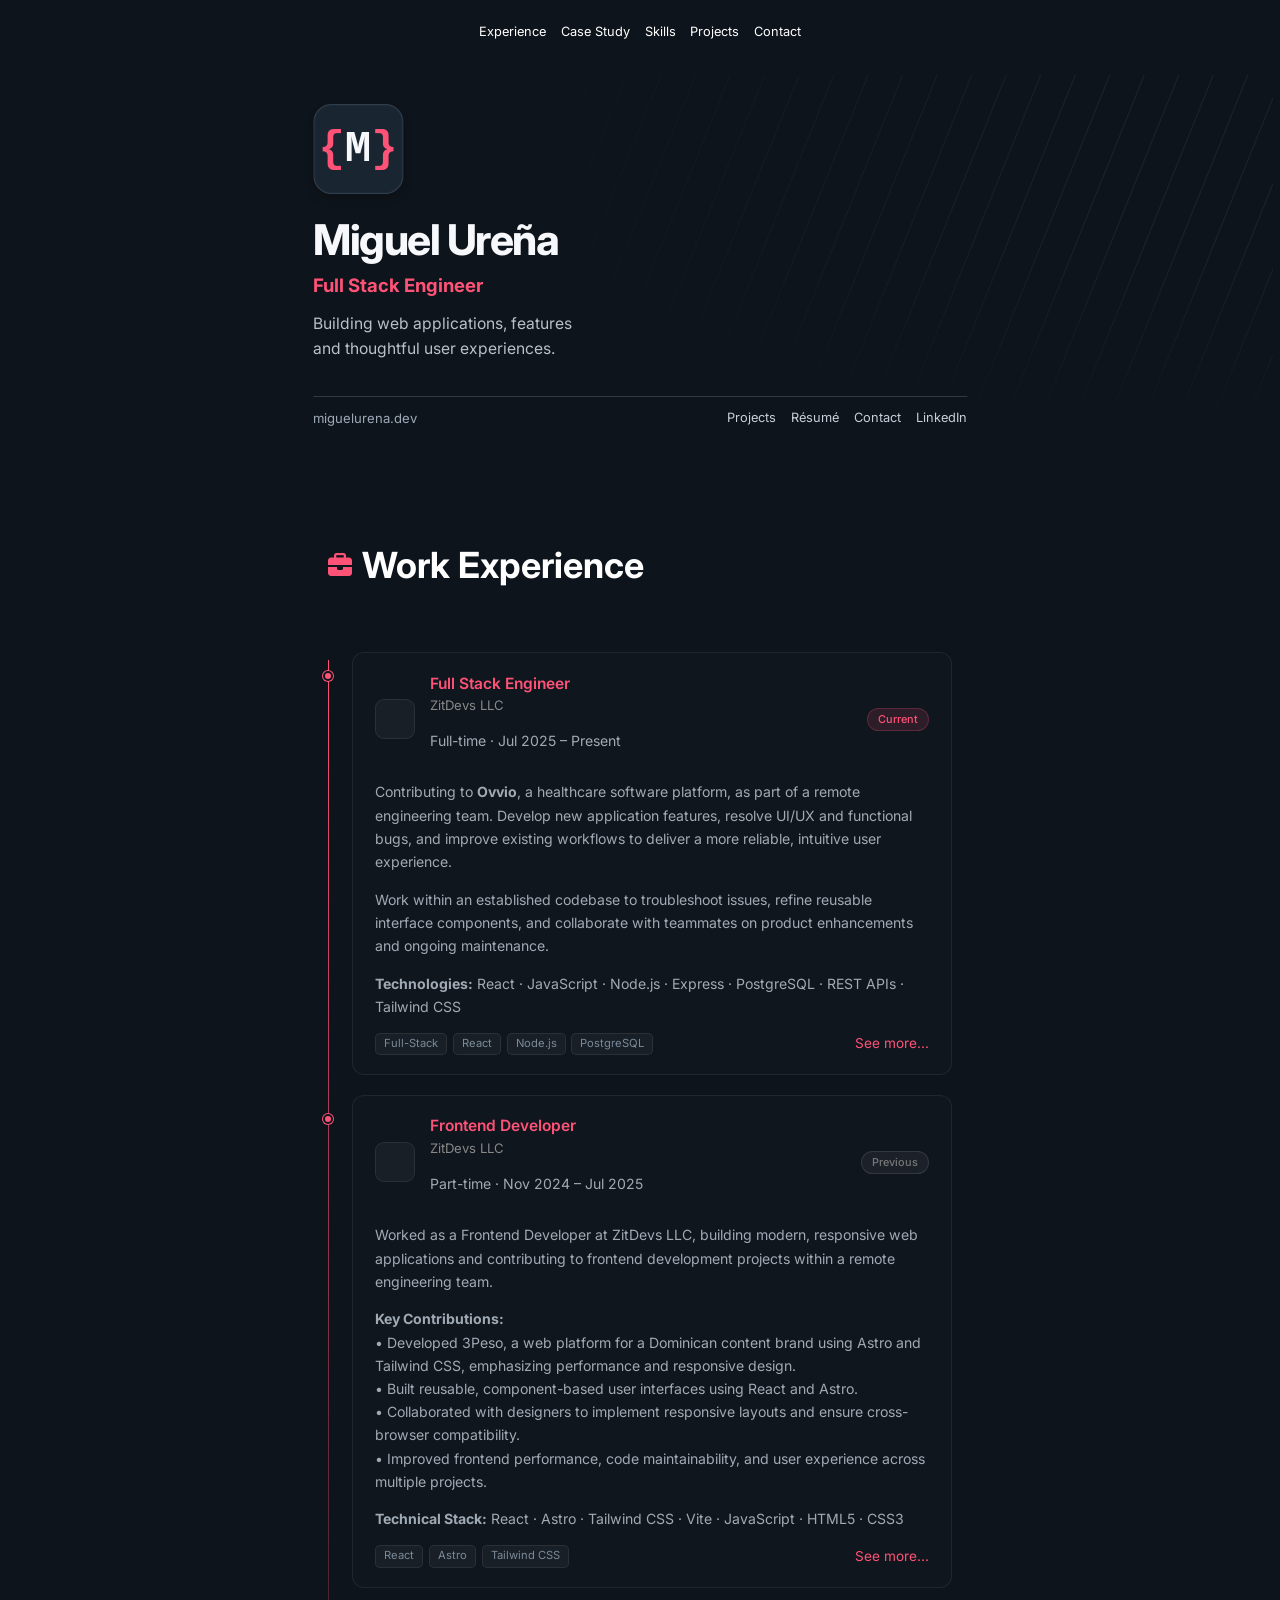
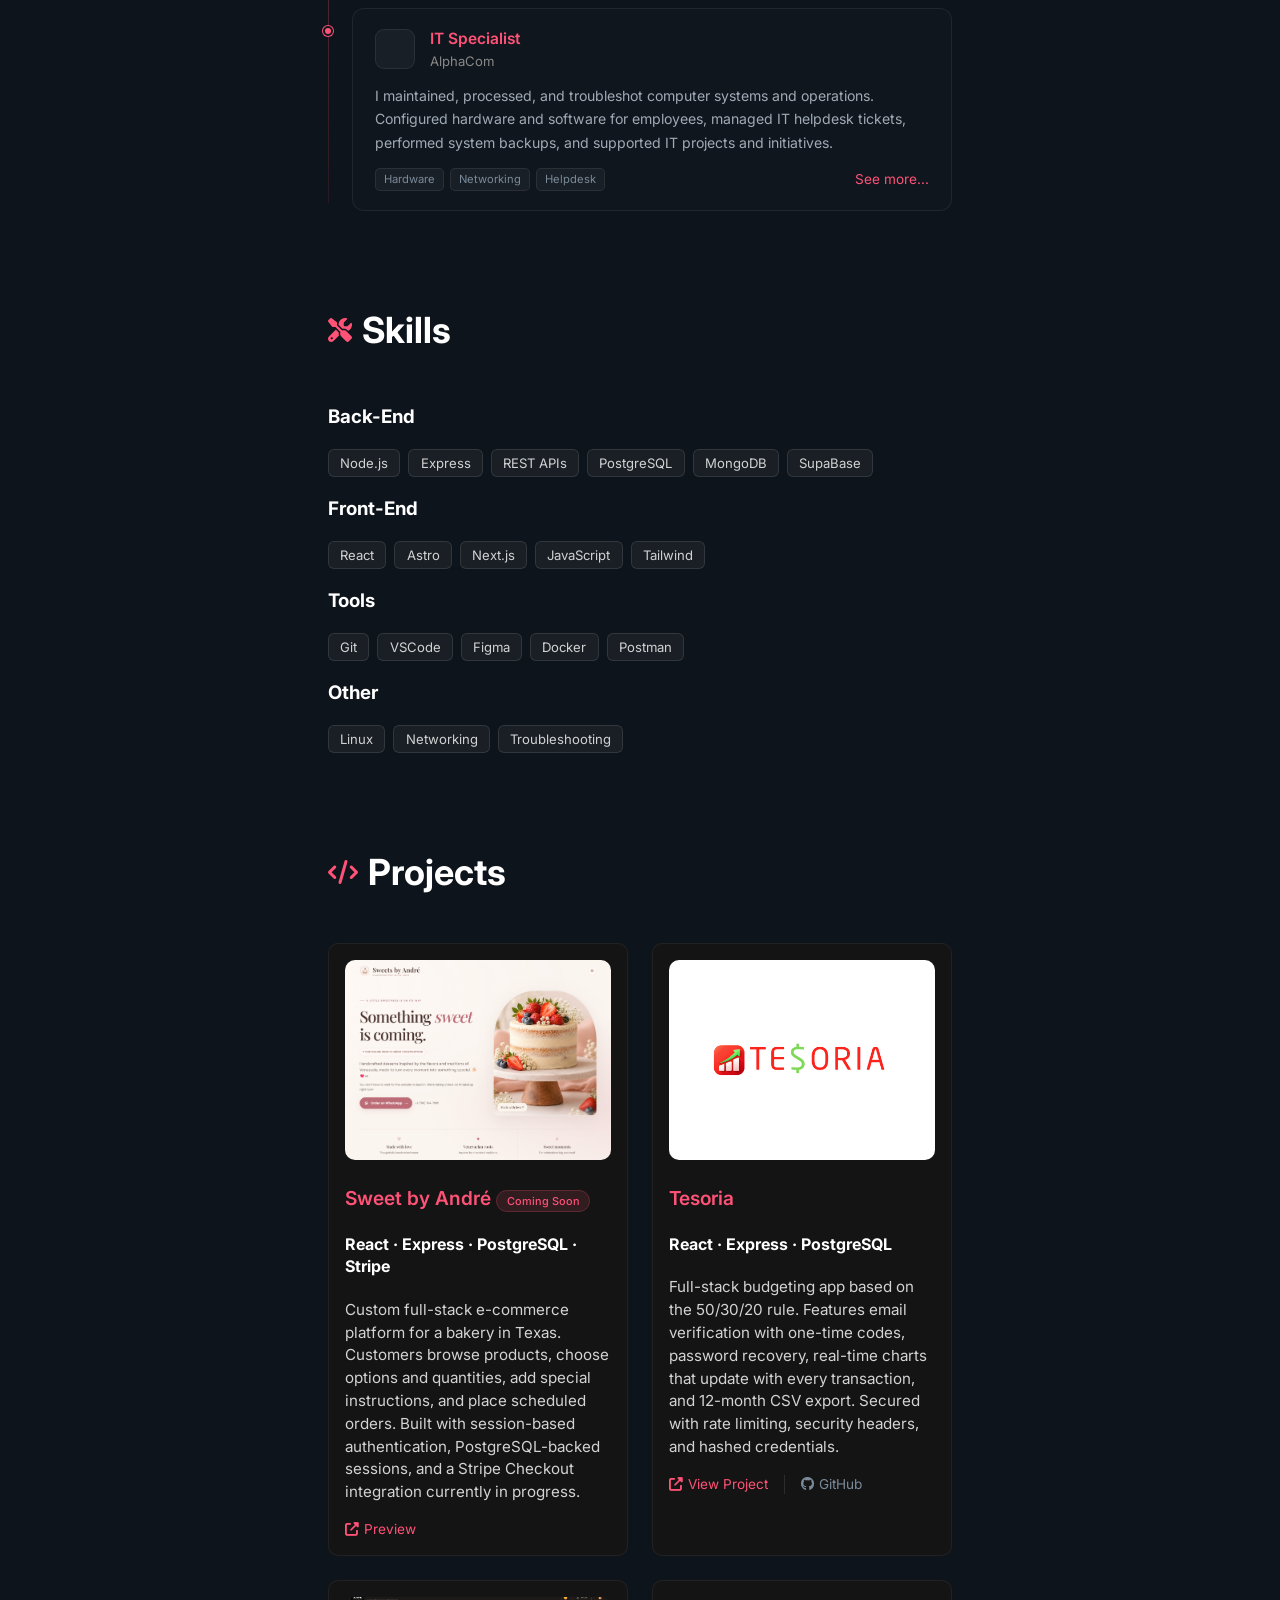
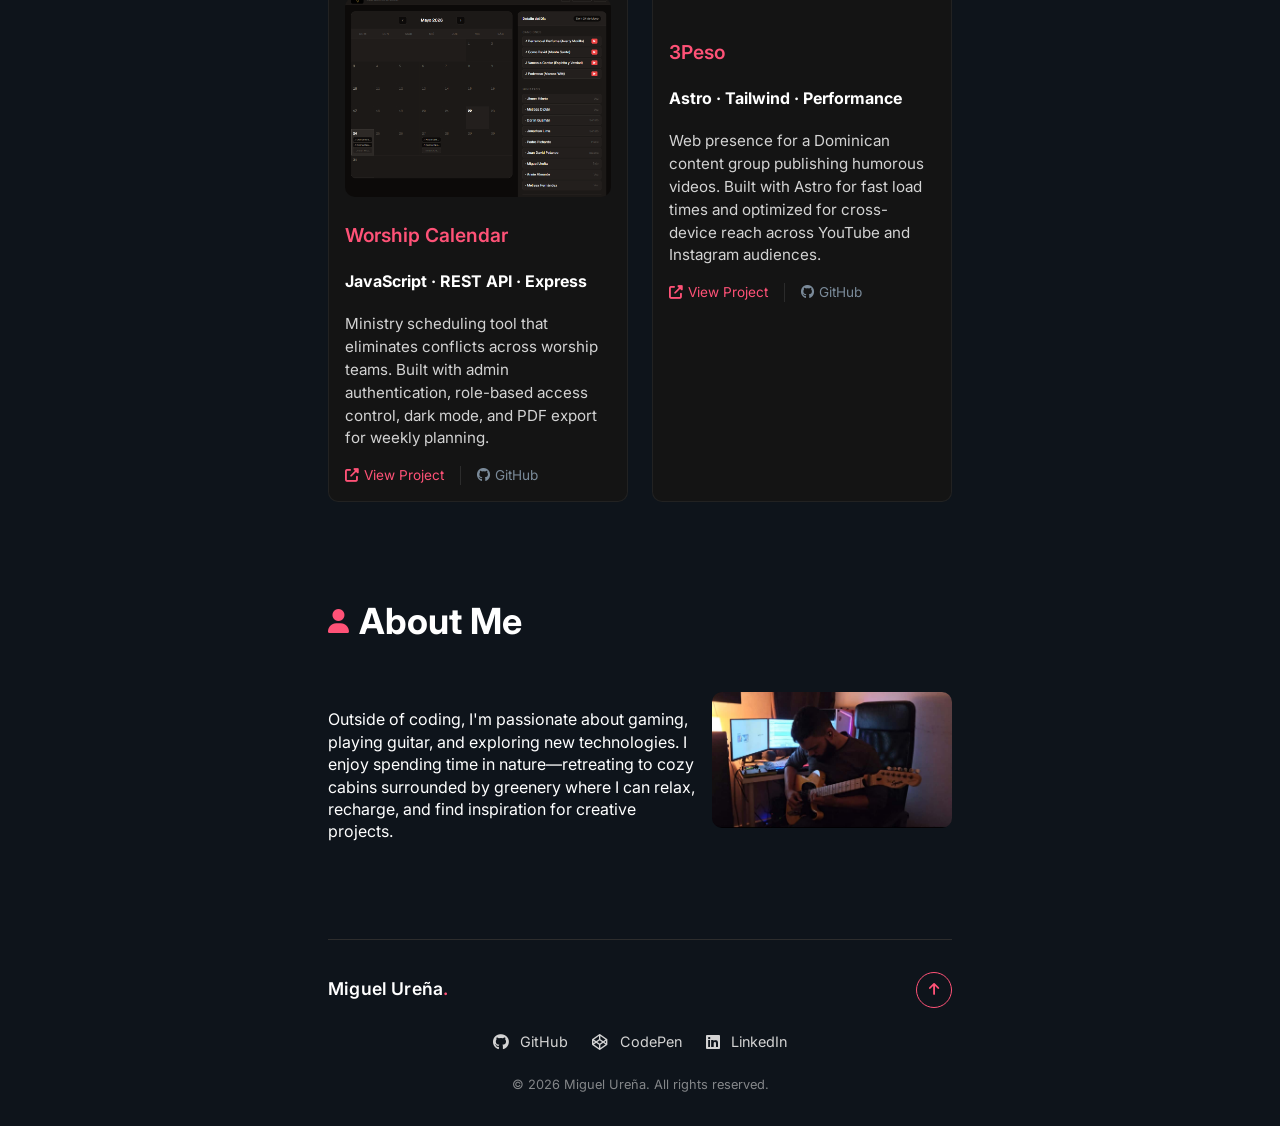
==== commit 68bed3f7: "feat: add Sweet by André project card with description and thumbnail" ====
--- a/index.html
+++ b/index.html
@@ -382,6 +382,39 @@
           </div>
         </div>
 -->
+
+        <!-- Sweet by André -->
+        <div class="project-card scale-in">
+          <img
+            alt="Sweet by André bakery e-commerce storefront"
+            decoding="async"
+            loading="lazy"
+            src="/Assets/Images/sweetsbyandre-thumbnail.png"
+          />
+          <h3 class="project-title">
+            Sweet by André
+            <span class="tl-badge badge-current">Coming Soon</span>
+          </h3>
+          <h4>React · Express · PostgreSQL · Stripe</h4>
+          <p class="project-description">
+            Custom full-stack e-commerce platform for a bakery in Texas.
+            Customers browse products, choose options and quantities, add
+            special instructions, and place scheduled orders. Built with
+            session-based authentication, PostgreSQL-backed sessions, and a
+            Stripe Checkout integration currently in progress.
+          </p>
+          <div class="project-links">
+            <a
+              class="see-more"
+              href="https://www.sweetsbyandre.com/"
+              rel="noopener noreferrer"
+              target="_blank"
+            >
+              <i class="fas fa-external-link-alt"></i> Preview
+            </a>
+          </div>
+        </div>
+
         <!-- Tesoria -->
         <div class="project-card scale-in">
           <img
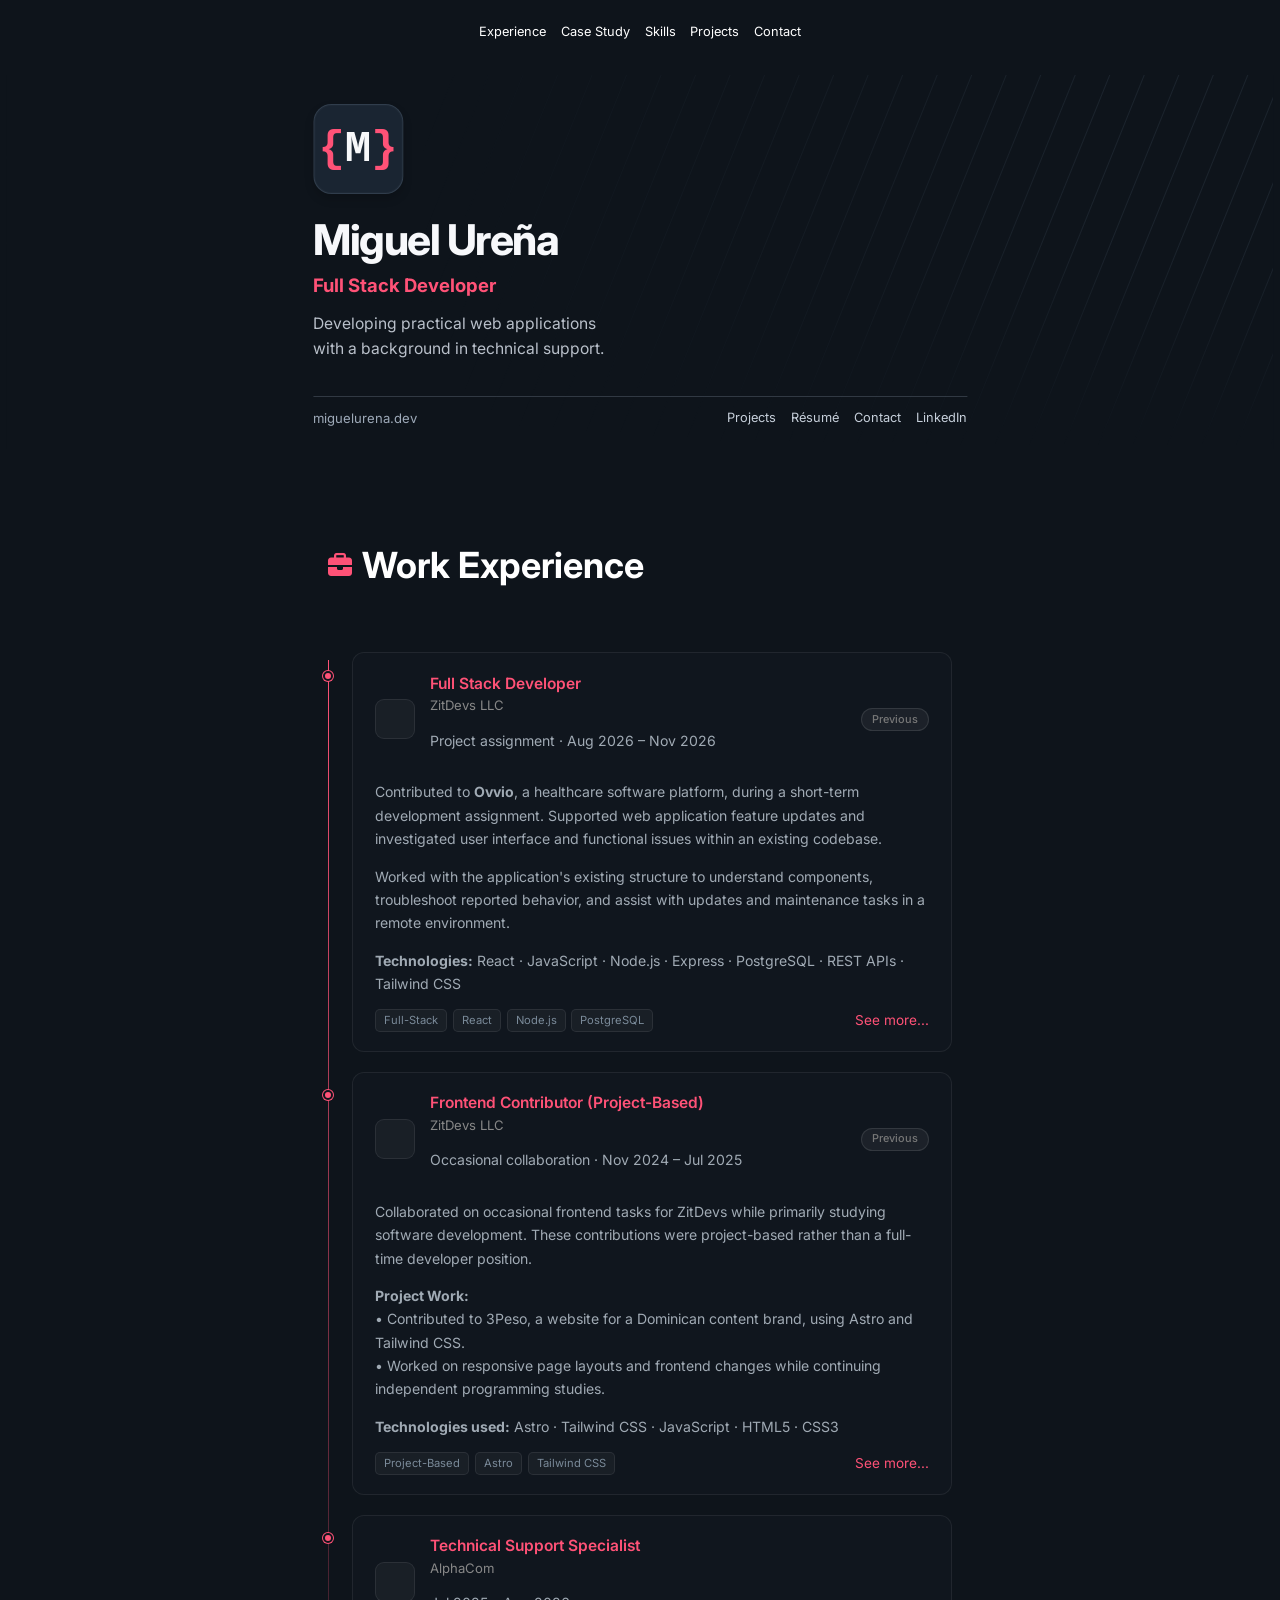
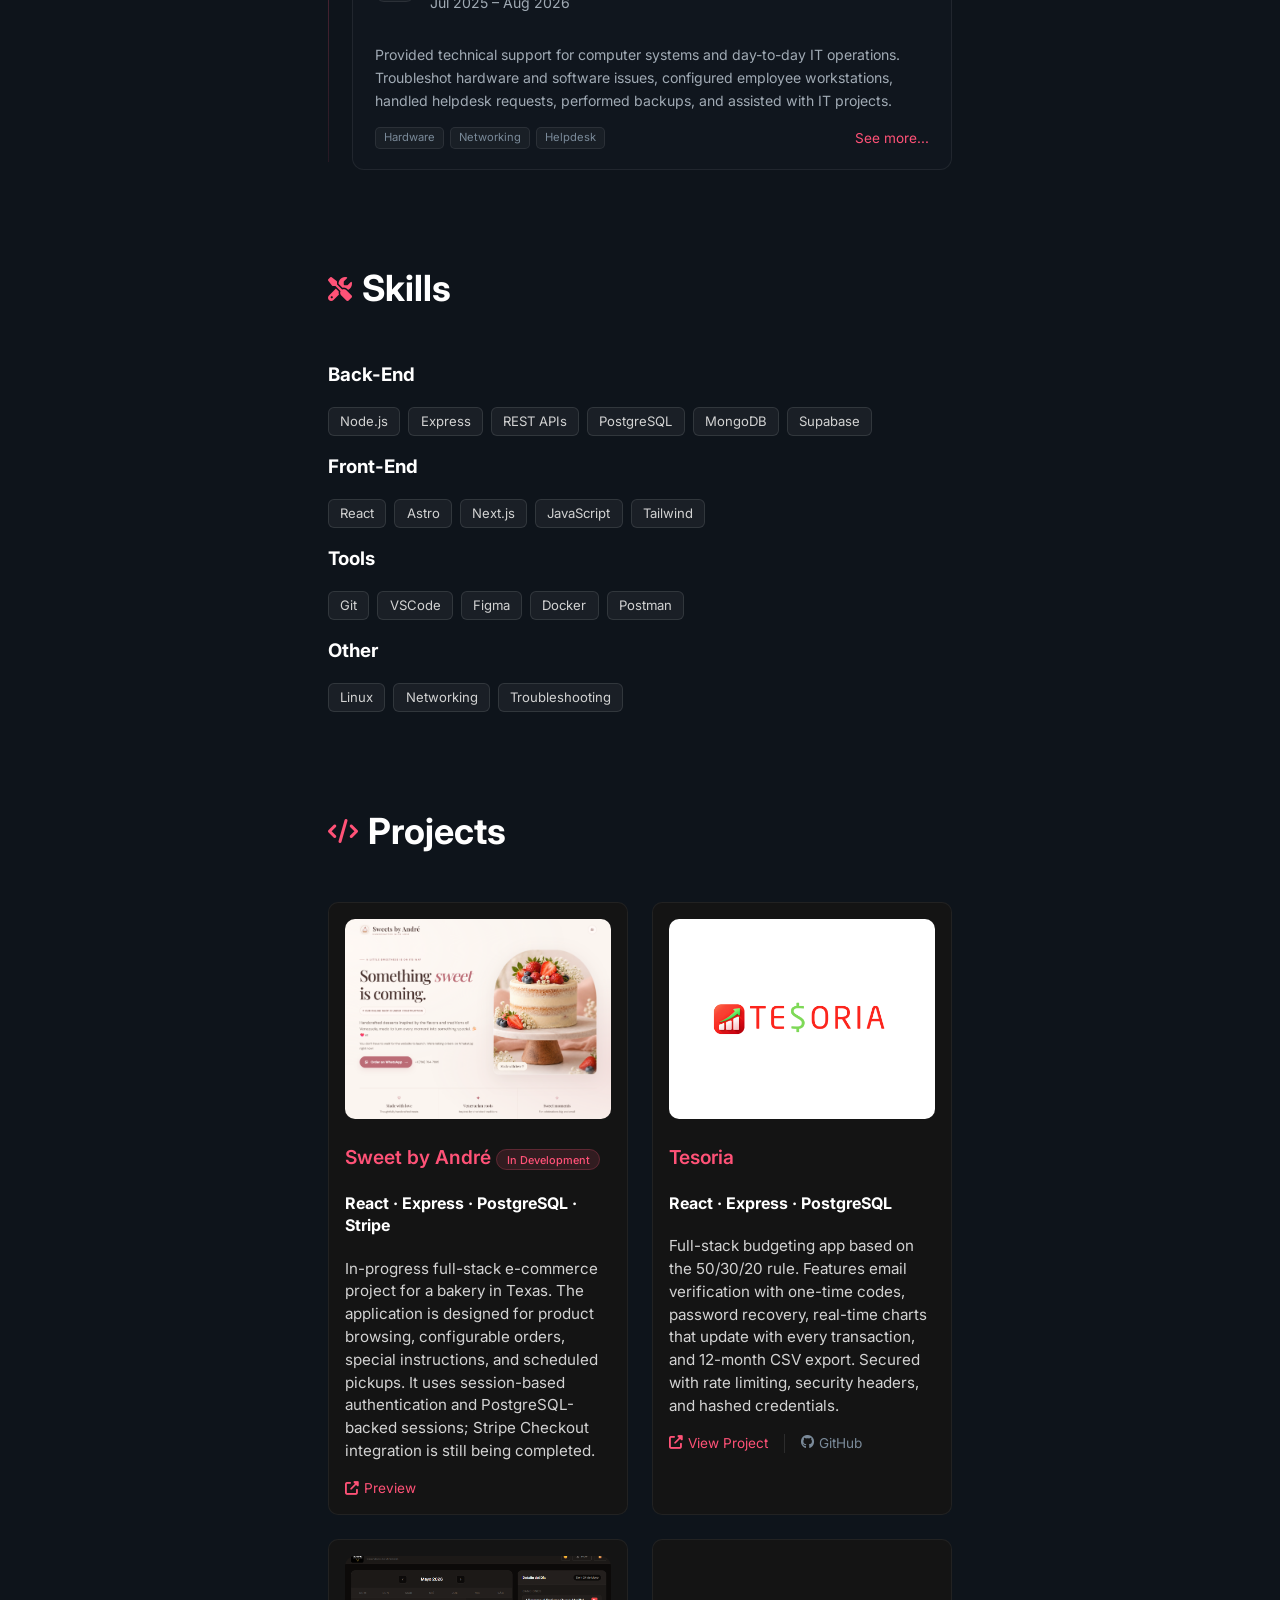
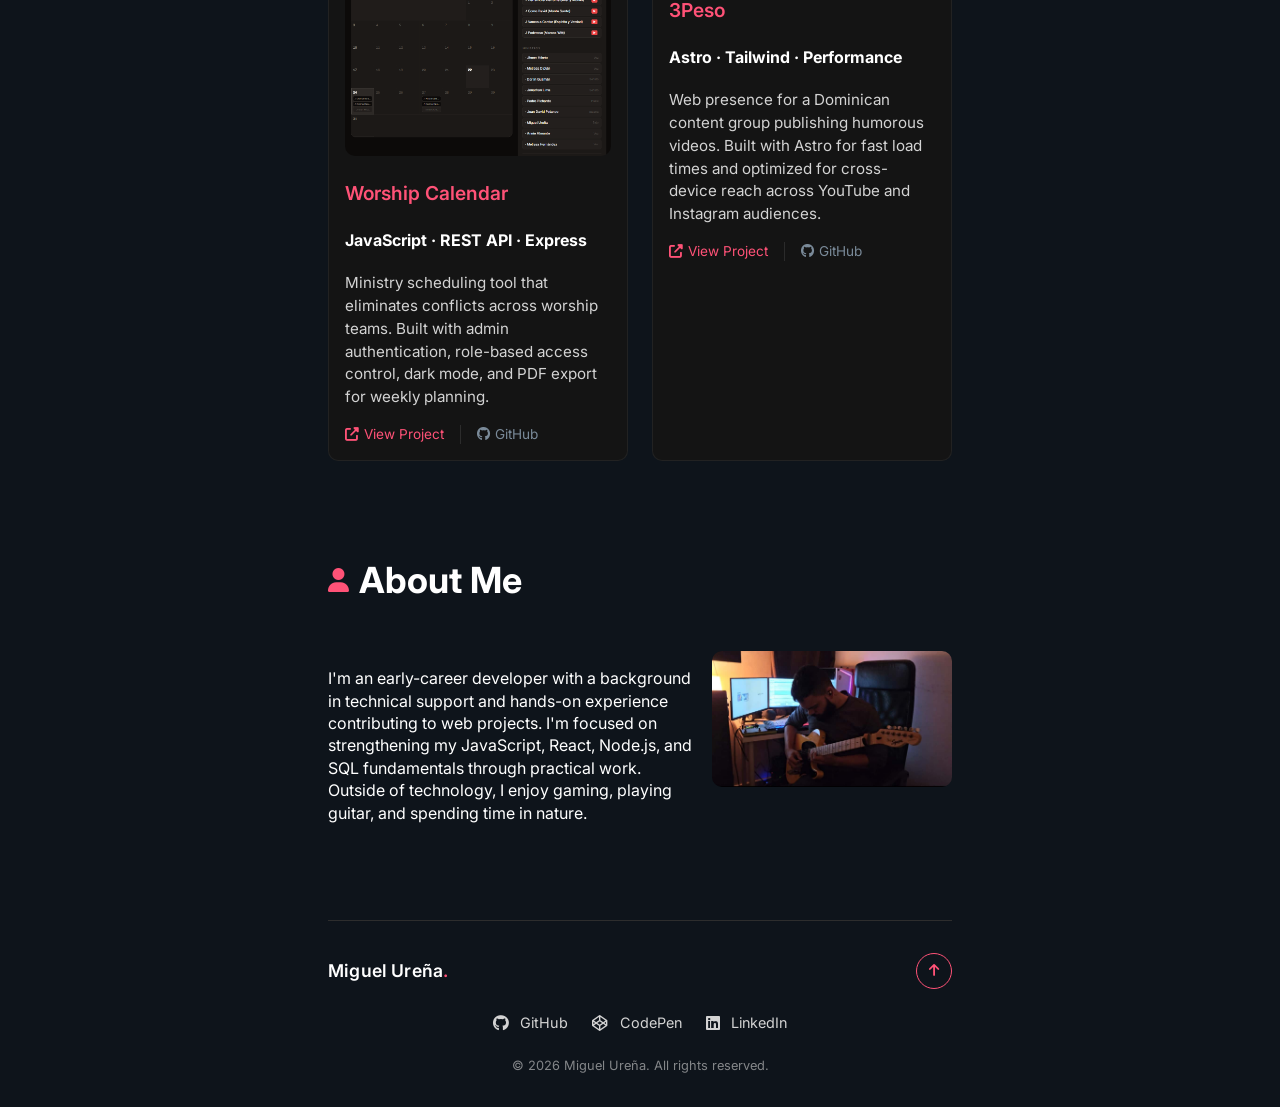
==== commit d8ca81f7: "feat: update resume content and improve SEO metadata for portfolio site" ====
--- a/index.html
+++ b/index.html
@@ -4,18 +4,18 @@
   <head>
     <meta charset="utf-8" />
     <meta content="width=device-width, initial-scale=1.0" name="viewport" />
-    <title>Miguel Ureña | Full Stack Engineer</title>
+    <title>Miguel Ureña | Full Stack Developer</title>
     <!-- SEO Meta -->
     <meta
-      content="Full Stack Engineer working on Ovvio healthcare software. Explore my experience building web features, fixing UI/UX issues, and developing projects with React, Node.js, and PostgreSQL."
+      content="Early-career software developer with hands-on experience contributing to web applications, a technical support background, and projects using React, Node.js, and PostgreSQL."
       name="description"
     />
 
     <meta content="Miguel Ureña" name="author" />
     <!-- Open Graph (OG) -->
-    <meta content="Miguel Ureña | Full Stack Engineer" property="og:title" />
+    <meta content="Miguel Ureña | Full Stack Developer" property="og:title" />
     <meta
-      content="Full Stack Engineer working on Ovvio healthcare software. Explore my experience building web features, fixing UI/UX issues, and developing projects with React, Node.js, and PostgreSQL."
+      content="Early-career software developer with hands-on experience contributing to web applications, a technical support background, and projects using React, Node.js, and PostgreSQL."
       property="og:description"
     />
     <meta
@@ -47,11 +47,7 @@
           "https://github.com/miguelangelurena",
           "https://www.linkedin.com/in/miguel-urena-2b32892b7/"
         ],
-        "jobTitle": "Full Stack Engineer",
-        "worksFor": {
-          "@type": "Organization",
-          "name": "ZitDevs LLC"
-        }
+        "jobTitle": "Full Stack Developer"
       }
     </script>
     <meta content="index, follow" name="robots" />
@@ -59,13 +55,13 @@
     <meta content="1200" property="og:image:width" />
     <meta content="630" property="og:image:height" />
     <meta
-      content="Miguel Ureña — Full Stack Engineer, dark background with pink and white {M} monogram"
+      content="Miguel Ureña — Full Stack Developer portfolio preview, dark background with pink and white {M} monogram"
       property="og:image:alt"
     />
     <meta content="summary_large_image" name="twitter:card" />
-    <meta content="Miguel Ureña | Full Stack Engineer" name="twitter:title" />
+    <meta content="Miguel Ureña | Full Stack Developer" name="twitter:title" />
     <meta
-      content="Full Stack Engineer working on Ovvio healthcare software. Explore my experience building web features, fixing UI/UX issues, and developing projects with React, Node.js, and PostgreSQL."
+      content="Early-career software developer with hands-on experience contributing to web applications, a technical support background, and projects using React, Node.js, and PostgreSQL."
       name="twitter:description"
     />
     <meta
@@ -111,10 +107,10 @@
           </div>
 
           <h1 id="hero-heading">Miguel Ureña</h1>
-          <p class="hero-role">Full Stack Engineer</p>
+          <p class="hero-role">Full Stack Developer</p>
           <p class="hero-intro">
-            Building web applications, features<br class="hero-wide-break" />
-            and thoughtful user experiences.
+            Developing practical web applications<br class="hero-wide-break" />
+            with a background in technical support.
           </p>
 
           <div class="hero-bottom">
@@ -146,37 +142,36 @@
         <h2>Work Experience</h2>
       </div>
       <div class="timeline">
-        <!-- ZitDevs: Full Stack Engineer -->
+        <!-- ZitDevs: Full Stack Developer — regular project assignment -->
         <div class="timeline-item">
           <div class="timeline-dot"></div>
           <div class="timeline-content">
             <div class="tl-top">
               <div class="tl-logo">
                 <img
-                  alt="ZitDevs LLC - Full Stack Engineer"
+                  alt="ZitDevs LLC - Full Stack Developer"
                   decoding="async"
                   loading="lazy"
                   src="/Assets/Images/zitdevs.png"
                 />
               </div>
               <div class="tl-meta">
-                <h3 class="job-title">Full Stack Engineer</h3>
+                <h3 class="job-title">Full Stack Developer</h3>
                 <h4 class="company-name">ZitDevs LLC</h4>
-                <p class="description">Full-time · Jul 2025 – Present</p>
-              </div>
-              <span class="tl-badge badge-current">Current</span>
-            </div>
-            <p class="description">
-              Contributing to <strong>Ovvio</strong>, a healthcare software
-              platform, as part of a remote engineering team. Develop new
-              application features, resolve UI/UX and functional bugs, and
-              improve existing workflows to deliver a more reliable, intuitive
-              user experience.
-            </p>
-            <p class="description">
-              Work within an established codebase to troubleshoot issues, refine
-              reusable interface components, and collaborate with teammates on
-              product enhancements and ongoing maintenance.
+                <p class="description">Project assignment · Aug 2026 – Nov 2026</p>
+              </div>
+              <span class="tl-badge badge-past">Previous</span>
+            </div>
+            <p class="description">
+              Contributed to <strong>Ovvio</strong>, a healthcare software
+              platform, during a short-term development assignment. Supported
+              web application feature updates and investigated user interface
+              and functional issues within an existing codebase.
+            </p>
+            <p class="description">
+              Worked with the application's existing structure to understand
+              components, troubleshoot reported behavior, and assist with
+              updates and maintenance tasks in a remote environment.
             </p>
             <p class="description">
               <strong>Technologies:</strong> React · JavaScript · Node.js ·
@@ -199,50 +194,45 @@
             </div>
           </div>
         </div>
-        <!-- ZitDevs: Frontend Developer -->
+        <!-- ZitDevs: occasional project-based collaboration while studying -->
         <div class="timeline-item">
           <div class="timeline-dot"></div>
           <div class="timeline-content">
             <div class="tl-top">
               <div class="tl-logo">
                 <img
-                  alt="ZitDevs LLC - Frontend Developer"
+                  alt="ZitDevs LLC - Frontend project collaboration"
                   decoding="async"
                   loading="lazy"
                   src="/Assets/Images/zitdevs.png"
                 />
               </div>
               <div class="tl-meta">
-                <h3 class="job-title">Frontend Developer</h3>
+                <h3 class="job-title">Frontend Contributor (Project-Based)</h3>
                 <h4 class="company-name">ZitDevs LLC</h4>
-                <p class="description">Part-time · Nov 2024 – Jul 2025</p>
+                <p class="description">Occasional collaboration · Nov 2024 – Jul 2025</p>
               </div>
               <span class="tl-badge badge-past">Previous</span>
             </div>
             <p class="description">
-              Worked as a Frontend Developer at ZitDevs LLC, building modern,
-              responsive web applications and contributing to frontend
-              development projects within a remote engineering team.
-            </p>
-            <p class="description">
-              <strong>Key Contributions:</strong><br />
-              • Developed 3Peso, a web platform for a Dominican content brand
-              using Astro and Tailwind CSS, emphasizing performance and
-              responsive design.<br />
-              • Built reusable, component-based user interfaces using React and
-              Astro.<br />
-              • Collaborated with designers to implement responsive layouts and
-              ensure cross-browser compatibility.<br />
-              • Improved frontend performance, code maintainability, and user
-              experience across multiple projects.<br />
-            </p>
-            <p class="description">
-              <strong>Technical Stack:</strong> React · Astro · Tailwind CSS ·
-              Vite · JavaScript · HTML5 · CSS3
+              Collaborated on occasional frontend tasks for ZitDevs while
+              primarily studying software development. These contributions
+              were project-based rather than a full-time developer position.
+            </p>
+            <p class="description">
+              <strong>Project Work:</strong><br />
+              • Contributed to 3Peso, a website for a Dominican content brand,
+              using Astro and Tailwind CSS.<br />
+              • Worked on responsive page layouts and frontend changes while
+              continuing independent programming studies.<br />
+            </p>
+            <p class="description">
+              <strong>Technologies used:</strong> Astro · Tailwind CSS ·
+              JavaScript · HTML5 · CSS3
             </p>
             <div class="tl-footer">
               <div class="tl-tags">
-                <span class="tl-tag">React</span>
+                <span class="tl-tag">Project-Based</span>
                 <span class="tl-tag">Astro</span>
                 <span class="tl-tag">Tailwind CSS</span>
               </div>
@@ -263,7 +253,7 @@
             <div class="tl-top">
               <div class="tl-logo">
                 <img
-                  alt="AlphaCom IT Specialist Role"
+                  alt="AlphaCom Technical Support Specialist role"
                   class="alphacom-logo"
                   decoding="async"
                   loading="lazy"
@@ -271,15 +261,16 @@
                 />
               </div>
               <div class="tl-meta">
-                <h3 class="job-title">IT Specialist</h3>
+                <h3 class="job-title">Technical Support Specialist</h3>
                 <h4 class="company-name">AlphaCom</h4>
-              </div>
-            </div>
-            <p class="description">
-              I maintained, processed, and troubleshot computer systems and
-              operations. Configured hardware and software for employees,
-              managed IT helpdesk tickets, performed system backups, and
-              supported IT projects and initiatives.
+                <p class="description">Jul 2025 – Aug 2026</p>
+              </div>
+            </div>
+            <p class="description">
+              Provided technical support for computer systems and day-to-day
+              IT operations. Troubleshot hardware and software issues,
+              configured employee workstations, handled helpdesk requests,
+              performed backups, and assisted with IT projects.
             </p>
             <div class="tl-footer">
               <div class="tl-tags">
@@ -313,7 +304,7 @@
             <span class="skill-badge">REST APIs</span>
             <span class="skill-badge">PostgreSQL</span>
             <span class="skill-badge">MongoDB</span>
-            <span class="skill-badge">SupaBase</span>
+            <span class="skill-badge">Supabase</span>
           </div>
         </div>
         <div class="skills-column fade-in-up">
@@ -393,15 +384,15 @@
           />
           <h3 class="project-title">
             Sweet by André
-            <span class="tl-badge badge-current">Coming Soon</span>
+            <span class="tl-badge badge-current">In Development</span>
           </h3>
           <h4>React · Express · PostgreSQL · Stripe</h4>
           <p class="project-description">
-            Custom full-stack e-commerce platform for a bakery in Texas.
-            Customers browse products, choose options and quantities, add
-            special instructions, and place scheduled orders. Built with
-            session-based authentication, PostgreSQL-backed sessions, and a
-            Stripe Checkout integration currently in progress.
+            In-progress full-stack e-commerce project for a bakery in Texas.
+            The application is designed for product browsing, configurable
+            orders, special instructions, and scheduled pickups. It uses
+            session-based authentication and PostgreSQL-backed sessions;
+            Stripe Checkout integration is still being completed.
           </p>
           <div class="project-links">
             <a
@@ -528,10 +519,11 @@
       </div>
       <div class="about-container">
         <p class="fade-in-left">
-          Outside of coding, I'm passionate about gaming, playing guitar, and
-          exploring new technologies. I enjoy spending time in nature—retreating
-          to cozy cabins surrounded by greenery where I can relax, recharge, and
-          find inspiration for creative projects.
+          I'm an early-career developer with a background in technical support
+          and hands-on experience contributing to web projects. I'm focused on
+          strengthening my JavaScript, React, Node.js, and SQL fundamentals
+          through practical work. Outside of technology, I enjoy gaming,
+          playing guitar, and spending time in nature.
         </p>
         <img
           alt="Miguel Ureña enjoying nature"
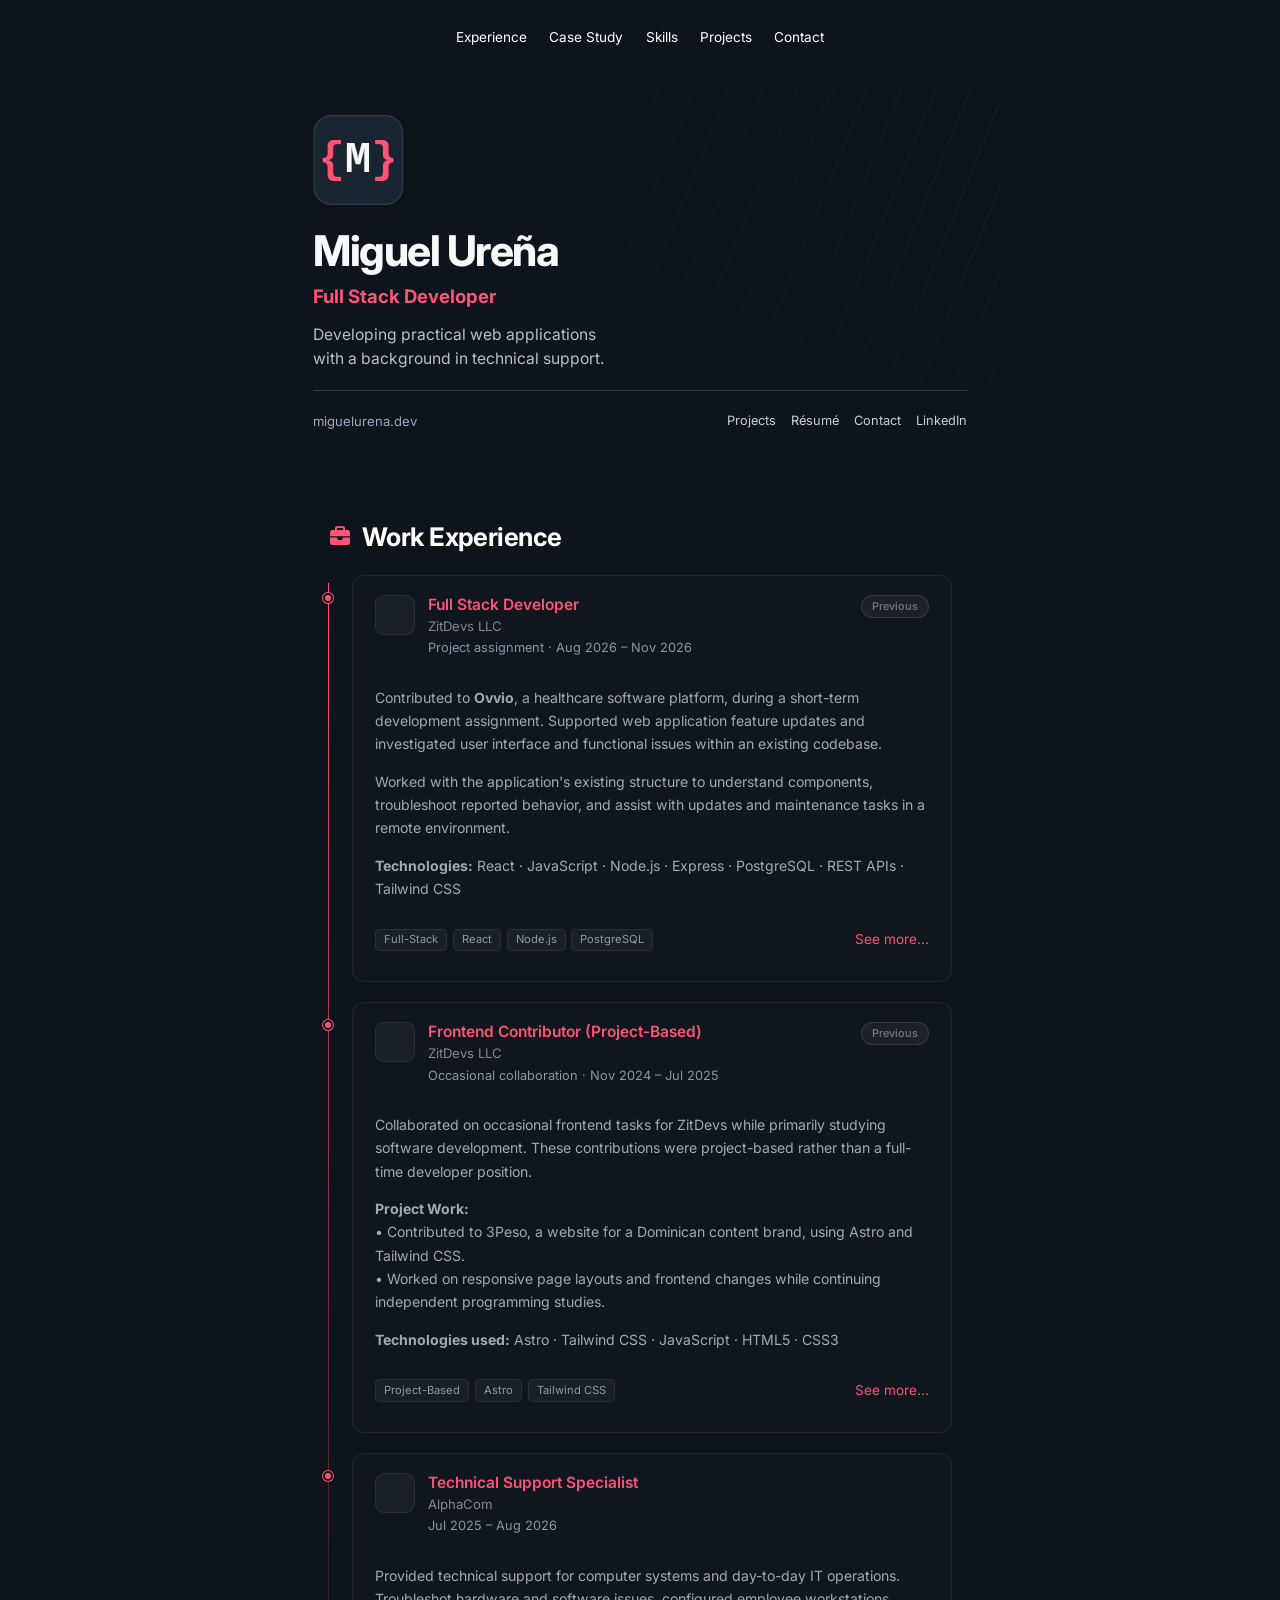
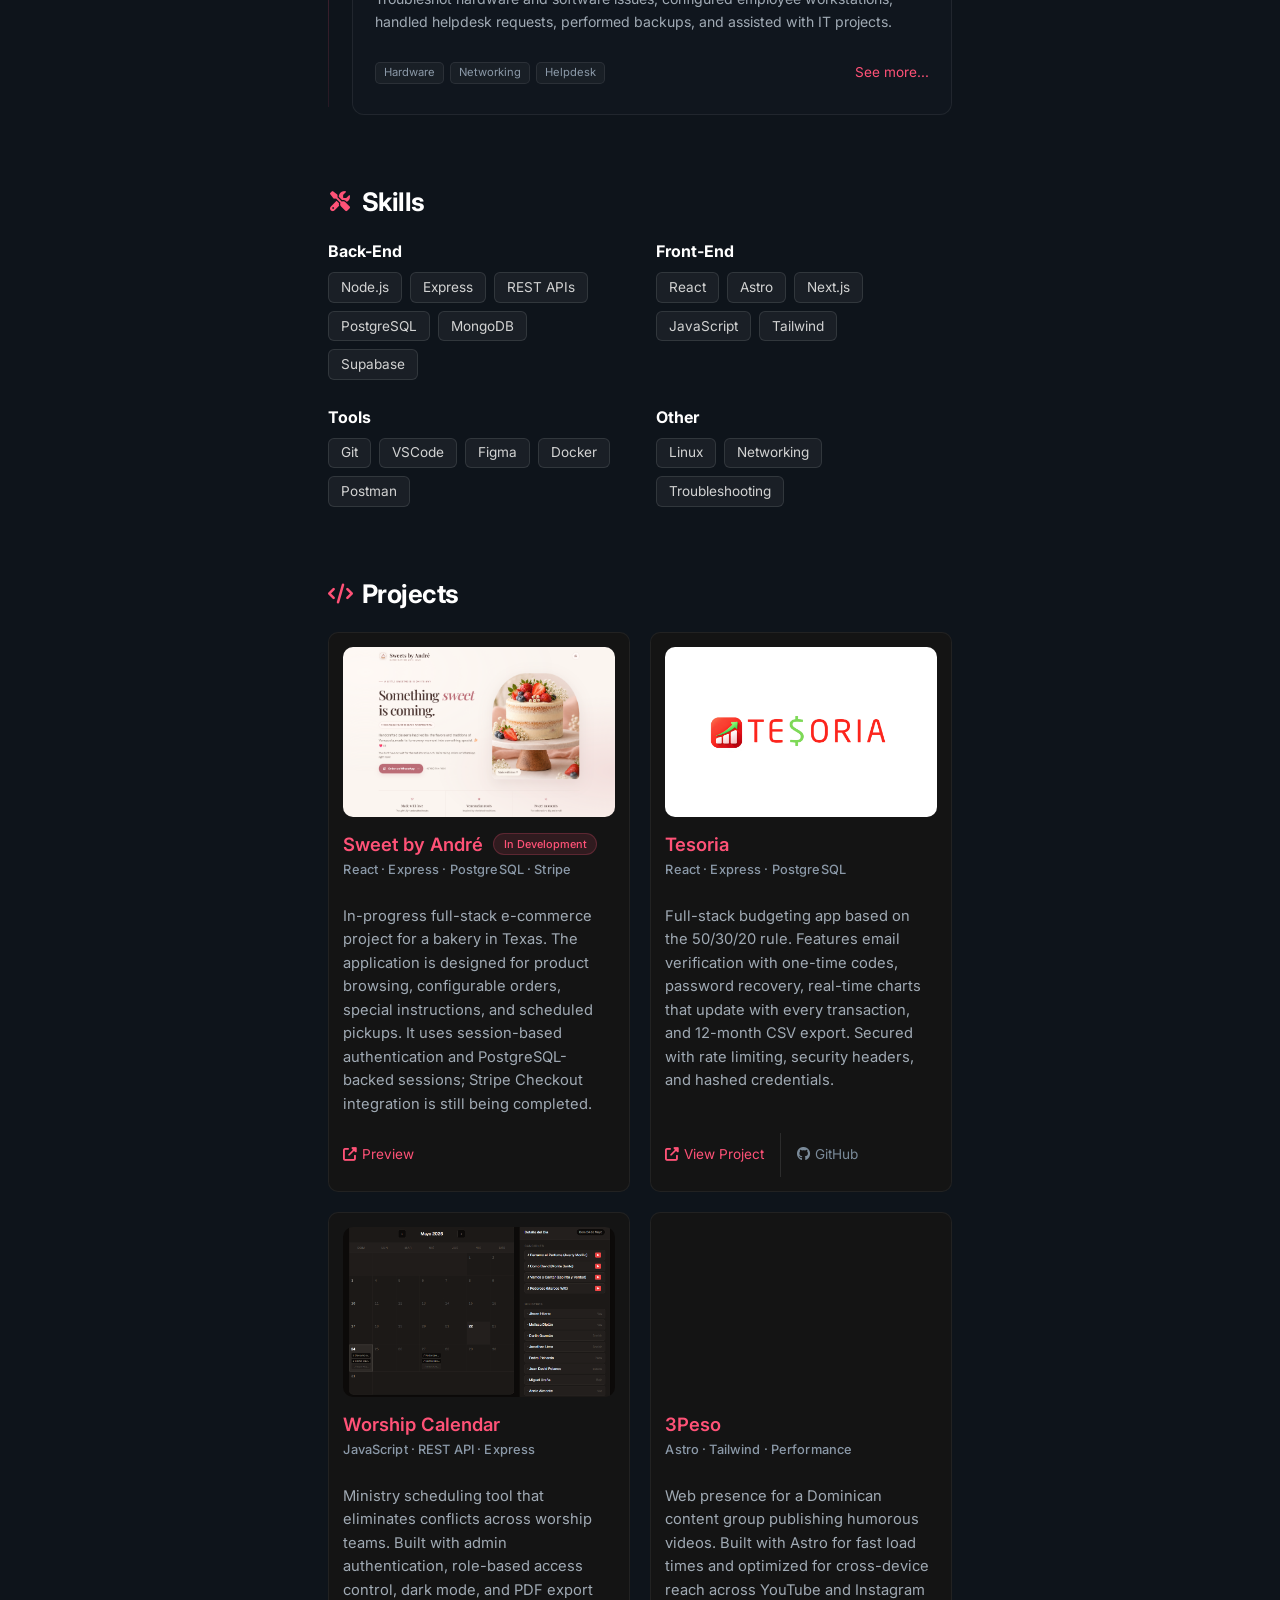
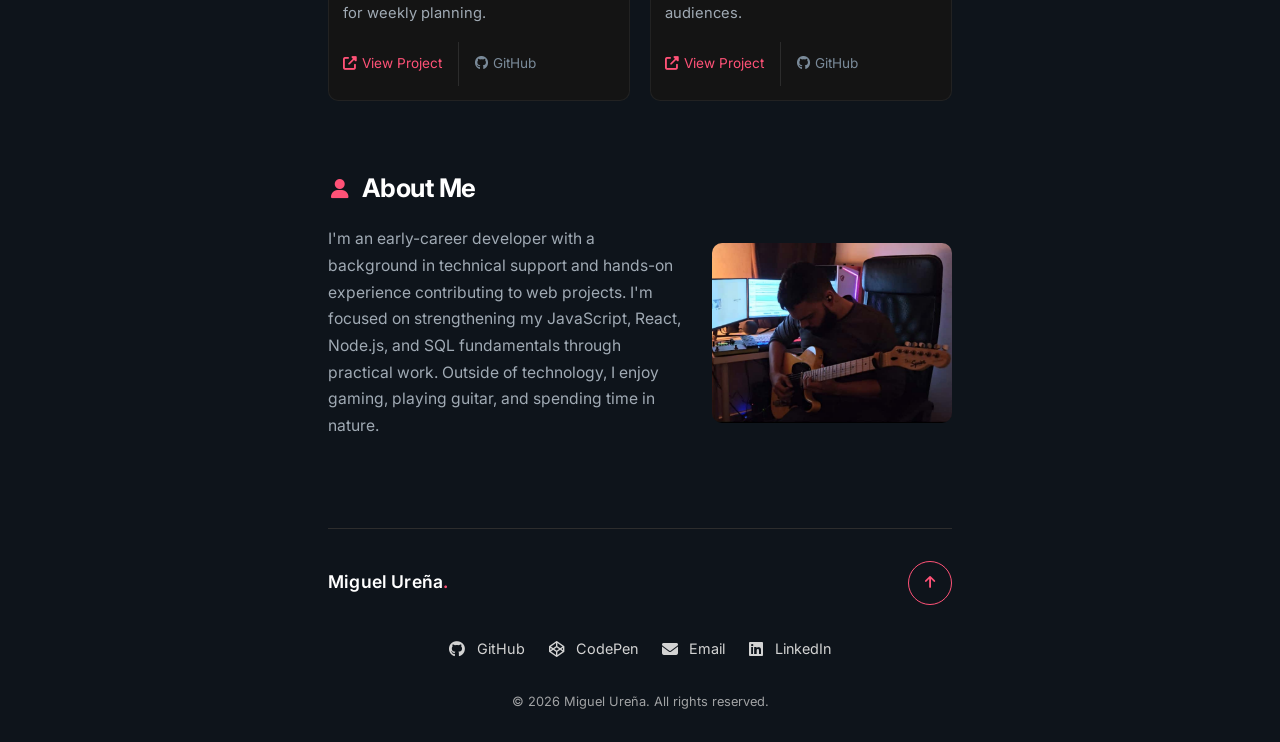
==== commit 2687d291: "feat: add JS-enabled class for improved content reveal and enhance accessibility in HTML files" ====
--- a/index.html
+++ b/index.html
@@ -33,6 +33,9 @@
       href="https://cdnjs.cloudflare.com/ajax/libs/font-awesome/6.5.0/css/all.min.css"
       rel="stylesheet"
     />
+    <script>
+      document.documentElement.classList.add("js");
+    </script>
     <!-- Styles & Favicon -->
     <link href="/Assets/styles/styles.css" rel="stylesheet" />
 
@@ -564,6 +567,11 @@
             >
           </li>
           <li>
+            <a aria-label="Email" href="mailto:anguel_miguel31@hotmail.com"
+              ><i class="fas fa-envelope"></i> Email</a
+            >
+          </li>
+          <li>
             <a
               aria-label="LinkedIn"
               href="https://www.linkedin.com/in/miguel-urena-2b32892b7/"
--- a/Assets/styles/styles.css
+++ b/Assets/styles/styles.css
@@ -1363,3 +1363,467 @@
     transform: translateX(0);
   }
 }
+
+/* ==========================================================================
+   UI/UX refinement layer (appended; overrides earlier rules, nothing removed)
+   ========================================================================== */
+
+:root {
+  --color-text-muted: #a0aab4;
+  --tap-min: 44px;
+}
+
+html {
+  -webkit-text-size-adjust: 100%;
+}
+/* Reveal offsets must never create a horizontal scrollbar. */
+html,
+body {
+  overflow-x: clip;
+}
+
+/* Never hide content just because JS has not run: the reveal/fade states only
+   apply once scripts.js adds the .js class to <html>. */
+img,
+.timeline-item,
+.fade-in-up,
+.fade-in-left,
+.fade-in-right,
+.scale-in {
+  opacity: 1;
+  transform: none;
+}
+.js img:not(.loaded) {
+  opacity: 0;
+}
+.js .timeline-item:not(.in-view),
+.js .fade-in-up:not(.in-view),
+.js .fade-in-left:not(.in-view),
+.js .fade-in-right:not(.in-view),
+.js .scale-in:not(.in-view) {
+  opacity: 0;
+}
+.js .timeline-item:not(.in-view),
+.js .fade-in-left:not(.in-view) {
+  transform: translateX(-24px);
+}
+.js .fade-in-up:not(.in-view) {
+  transform: translateY(24px);
+}
+.js .fade-in-right:not(.in-view) {
+  transform: translateX(24px);
+}
+.js .scale-in:not(.in-view) {
+  transform: scale(0.96);
+}
+@media (max-width: 760px) {
+  .js .timeline-item:not(.in-view),
+  .js .fade-in-left:not(.in-view),
+  .js .fade-in-right:not(.in-view) {
+    transform: translateY(20px);
+  }
+  .about-container p,
+  .about-container img {
+    animation: none;
+  }
+}
+
+/* ---- Navigation: readable and tappable on every screen ------------------ */
+nav {
+  padding-top: env(safe-area-inset-top, 0px);
+}
+nav ul {
+  gap: 0;
+  padding: 0.2rem 0.5rem;
+  margin-inline: auto;
+}
+nav li {
+  margin: 0;
+  font-size: 0.85rem;
+}
+nav li a {
+  display: inline-flex;
+  align-items: center;
+  min-height: 40px;
+  padding: 0 0.7rem;
+  border-radius: 999px;
+}
+nav ul.scrolled {
+  -webkit-backdrop-filter: blur(10px);
+  backdrop-filter: blur(10px);
+  background-color: rgba(14, 20, 27, 0.85);
+}
+nav a.active {
+  color: var(--color-primary);
+}
+nav a[aria-current="page"] {
+  color: var(--color-primary);
+}
+@media (max-width: 430px) {
+  nav .nav-container {
+    max-width: 100%;
+    margin: 0.3rem auto;
+  }
+  nav .nav-container li {
+    font-size: 0.78rem;
+    padding: 0;
+  }
+  nav li a {
+    padding: 0 0.5rem;
+  }
+}
+@media (max-width: 340px) {
+  nav ul {
+    padding-inline: 0.25rem;
+  }
+  nav .nav-container li {
+    font-size: 0.72rem;
+  }
+  nav li a {
+    padding: 0 0.3rem;
+  }
+}
+
+/* ---- Section headings: one consistent scale and left edge --------------- */
+.experience-header,
+.skills-header,
+.projects-header {
+  gap: 0.6rem;
+  margin: 0 0 1.4rem;
+}
+.experience-header h2,
+.skills-header h2,
+.projects-header h2 {
+  margin: 0;
+  font-size: 1.6rem;
+  line-height: 1.2;
+  letter-spacing: -0.02em;
+}
+.experience-header i,
+.skills-header i,
+.projects-header i {
+  font-size: 1.25rem;
+  width: 1.5rem;
+  text-align: center;
+}
+
+#experience,
+#skills,
+#projects,
+#about-me {
+  max-width: none;
+  width: 100%;
+  padding: 1rem 1.5rem;
+  margin: 2.5rem auto;
+  text-align: left;
+}
+#projects,
+#skills,
+#experience,
+#about-me {
+  scroll-margin-top: 72px;
+}
+@media (max-width: 600px) {
+  #experience,
+  #skills,
+  #projects,
+  #about-me {
+    padding-inline: 1.25rem;
+    margin-block: 2rem;
+  }
+}
+
+/* ---- Timeline: align header row, tighten mobile spacing ----------------- */
+.tl-top {
+  flex-wrap: nowrap;
+  align-items: flex-start;
+  gap: 0.8rem;
+}
+.tl-meta {
+  flex: 1 1 auto;
+  min-width: 0;
+}
+.timeline-content .tl-meta .description {
+  margin: 0.25rem 0 0;
+  font-size: 0.8rem;
+  color: #8a96a3;
+  line-height: 1.4;
+}
+.job-title {
+  line-height: 1.3;
+}
+.tl-badge {
+  align-self: flex-start;
+  white-space: nowrap;
+}
+.timeline-content .description {
+  color: var(--color-text-muted);
+}
+.timeline-content .description:last-of-type {
+  margin-bottom: 0.9rem;
+}
+.tl-footer {
+  padding-top: 0.2rem;
+}
+.tl-tag {
+  color: #8b99a8;
+}
+@media (max-width: 600px) {
+  .timeline {
+    padding-left: 1.1rem;
+  }
+  .timeline-dot {
+    left: -1.1rem;
+  }
+  .timeline-content {
+    padding: 1rem;
+  }
+  .tl-top {
+    flex-wrap: wrap;
+  }
+  .tl-meta {
+    flex-basis: calc(100% - 56px);
+  }
+  .tl-top .tl-badge {
+    order: 3;
+    margin-left: 52px;
+  }
+  .timeline-content .description {
+    font-size: 0.9rem;
+    line-height: 1.6;
+  }
+}
+
+/* ---- See-more / project links: real tap targets ------------------------- */
+.see-more {
+  min-height: var(--tap-min);
+  padding-block: 0.3rem;
+  font-size: 0.85rem;
+}
+.timeline-content .see-more {
+  margin-left: auto;
+}
+.see-more:focus-visible,
+.hero-actions a:focus-visible,
+.hero-domain:focus-visible,
+.skill-badge:focus-visible,
+footer a:focus-visible {
+  outline: 2px solid var(--color-primary);
+  outline-offset: 3px;
+  border-radius: 4px;
+}
+
+/* ---- Skills: two columns when there is room ----------------------------- */
+.skills-columns {
+  display: grid;
+  grid-template-columns: 1fr;
+  gap: 1.4rem;
+}
+.skills-column h3 {
+  margin: 0 0 0.6rem;
+  font-size: 1rem;
+  color: var(--color-text);
+}
+@media (min-width: 560px) {
+  .skills-columns {
+    grid-template-columns: repeat(2, minmax(0, 1fr));
+    gap: 1.6rem 2rem;
+  }
+}
+.skill-badge {
+  font-size: 0.85rem;
+  padding: 0.3rem 0.75rem;
+}
+
+/* ---- Projects: even cards, pinned links, calmer hierarchy --------------- */
+.projects-grid {
+  grid-template-columns: 1fr;
+  gap: 1.25rem;
+  justify-items: stretch;
+}
+@media (min-width: 640px) {
+  .projects-grid {
+    grid-template-columns: repeat(2, minmax(0, 1fr));
+  }
+}
+.project-card {
+  display: flex;
+  flex-direction: column;
+  padding: 0.9rem;
+}
+.project-card img {
+  height: auto;
+  aspect-ratio: 16 / 10;
+  object-fit: cover;
+  background: #fff;
+}
+.project-title {
+  display: flex;
+  flex-wrap: wrap;
+  align-items: center;
+  gap: 0.4rem 0.6rem;
+  margin: 1rem 0 0.25rem;
+  font-size: 1.15rem;
+  line-height: 1.3;
+}
+.project-card h4 {
+  margin: 0 0 0.7rem;
+  font-size: 0.8rem;
+  font-weight: 500;
+  color: #8b99a8;
+  letter-spacing: 0.01em;
+}
+.project-description {
+  font-size: 0.92rem;
+  line-height: 1.6;
+  color: var(--color-text-muted);
+  margin-bottom: 1rem;
+}
+.project-links {
+  margin-top: auto;
+  gap: 0 1rem;
+}
+.project-card:hover {
+  transform: translateY(-3px);
+}
+@media (hover: none) {
+  .project-card:hover,
+  .timeline-item:hover .timeline-content {
+    transform: none;
+  }
+}
+
+/* ---- About: muted body text, centered with photo ------------------------ */
+.about-container {
+  align-items: center;
+  gap: 1.5rem;
+}
+.about-container p {
+  flex: 1 1 0;
+  max-width: 46ch;
+  margin: 0;
+  color: var(--color-text-muted);
+  font-size: 0.98rem;
+  line-height: 1.7;
+}
+.about-container img {
+  flex: 0 0 auto;
+  width: 40%;
+  max-width: 240px;
+  aspect-ratio: 4 / 3;
+}
+@media (max-width: 600px) {
+  .about-container {
+    flex-direction: column;
+    align-items: stretch;
+    margin: 0;
+  }
+  .about-container p {
+    max-width: none;
+  }
+  .about-container img {
+    width: 100%;
+    max-width: 100%;
+    aspect-ratio: 16 / 10;
+  }
+}
+
+/* ---- Hero: bigger tap targets for the quick links ----------------------- */
+.hero-actions a,
+.hero-domain {
+  display: inline-flex;
+  align-items: center;
+  min-height: 36px;
+}
+@media (max-width: 600px) {
+  .hero-actions {
+    gap: 0 1rem;
+  }
+  .hero-actions a {
+    min-height: 40px;
+  }
+}
+
+/* ---- Footer ------------------------------------------------------------- */
+.back-to-top {
+  width: 44px;
+  height: 44px;
+}
+footer .social-media-links a {
+  min-height: 40px;
+}
+@media (max-width: 430px) {
+  footer .social-media-links {
+    flex-direction: row;
+    justify-content: center;
+    gap: 0 1.25rem;
+  }
+  footer .social-media-links i {
+    margin: 0;
+    font-size: 1.05rem;
+  }
+}
+footer {
+  padding-bottom: calc(1.5rem + env(safe-area-inset-bottom, 0px));
+}
+.footer-copy {
+  opacity: 0.75;
+}
+
+/* ---- Case study page ---------------------------------------------------- */
+.study-shell {
+  padding-top: 1rem;
+}
+.study-lead,
+.study-section p,
+.study-list {
+  max-width: 68ch;
+}
+.study-actions .btn {
+  display: inline-flex;
+  align-items: center;
+  justify-content: center;
+  gap: 0.5rem;
+  min-height: var(--tap-min);
+  padding: 0.5rem 1.4rem;
+  color: var(--color-text);
+}
+.study-actions .btn:hover {
+  background-color: var(--color-primary);
+}
+.study-section {
+  margin-top: 2.25rem;
+}
+.study-section h2 {
+  margin: 0 0 0.75rem;
+}
+@media (max-width: 600px) {
+  .study-actions .btn {
+    flex: 1 1 100%;
+  }
+  .study-feature-grid {
+    gap: 0.75rem;
+  }
+}
+.case-study-page .footer-inner p {
+  margin: 0 0 0.75rem;
+}
+.case-study-page .footer-inner a {
+  display: inline-flex;
+  align-items: center;
+  min-height: var(--tap-min);
+  color: var(--color-primary);
+}
+
+/* ---- Motion preferences: skip reveal states entirely -------------------- */
+@media (prefers-reduced-motion: reduce) {
+  .js .timeline-item,
+  .js .fade-in-up,
+  .js .fade-in-left,
+  .js .fade-in-right,
+  .js .scale-in,
+  .js img {
+    opacity: 1 !important;
+    transform: none !important;
+  }
+}
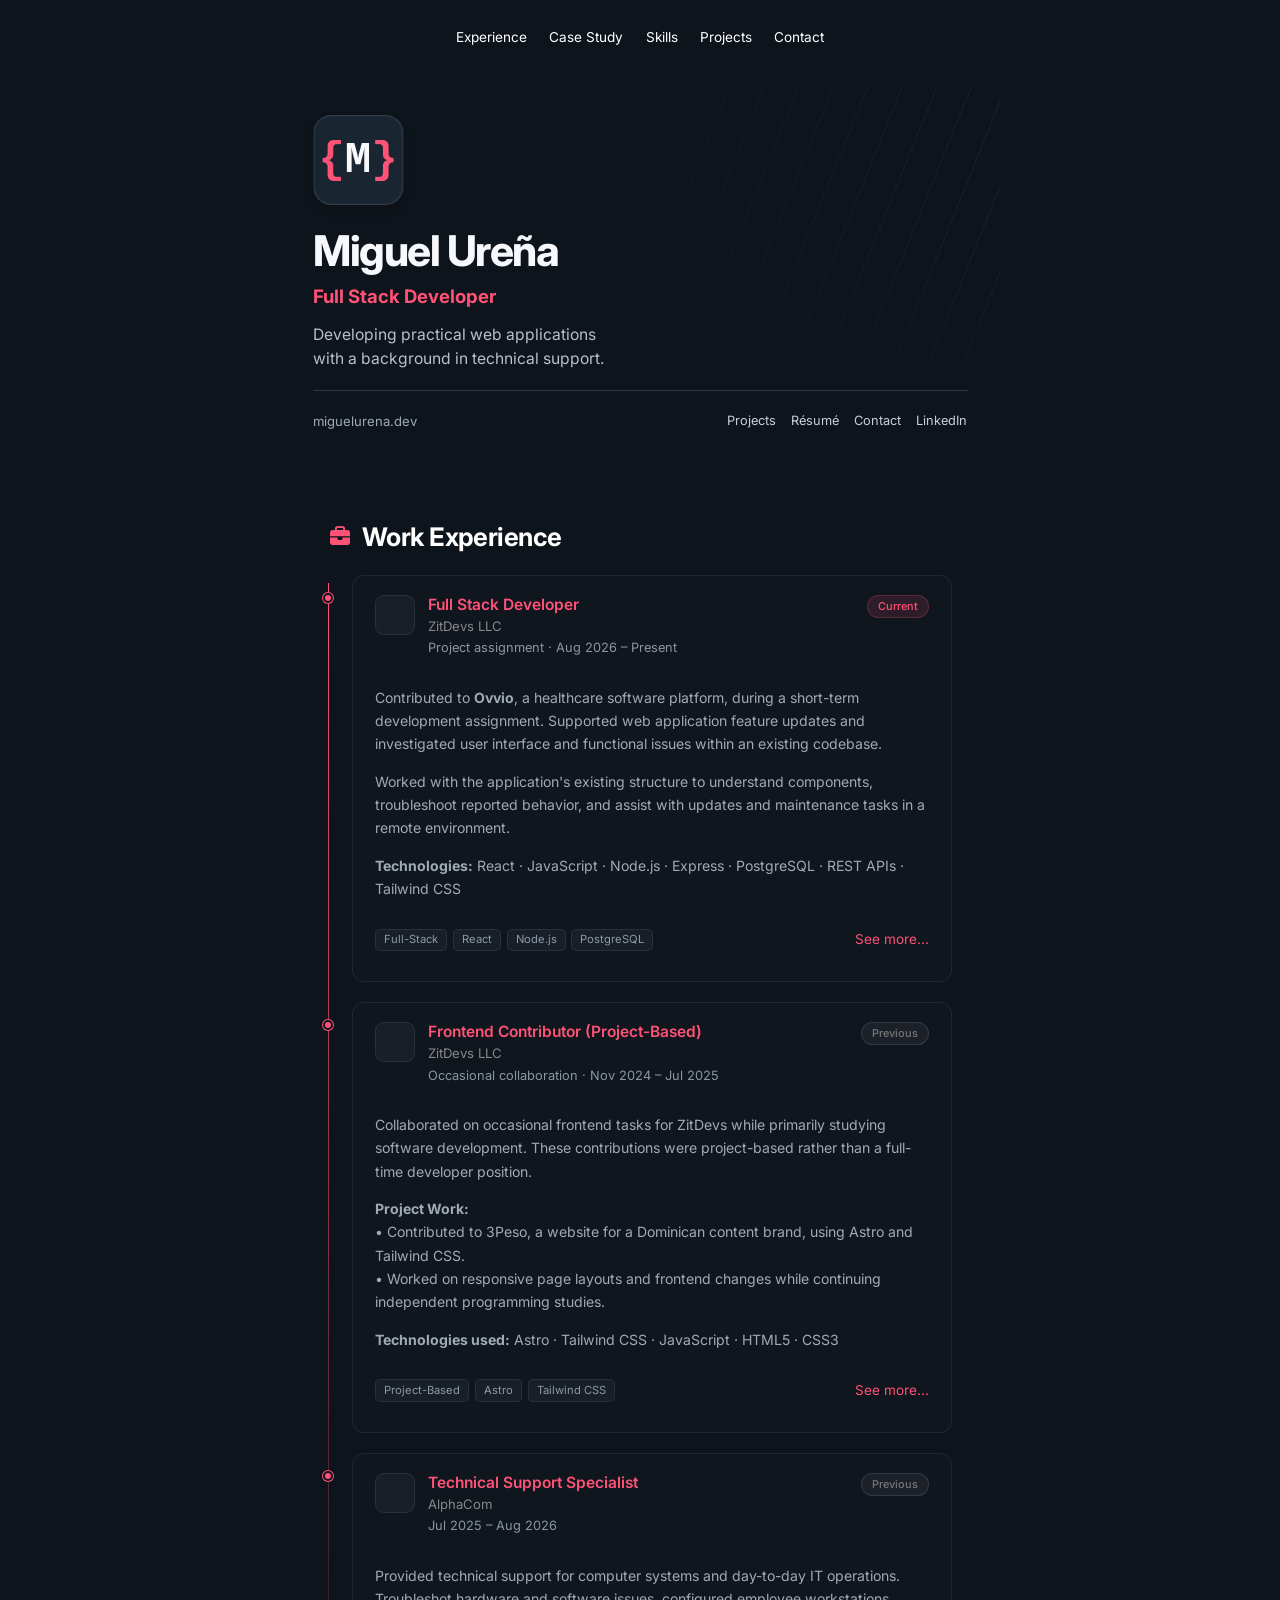
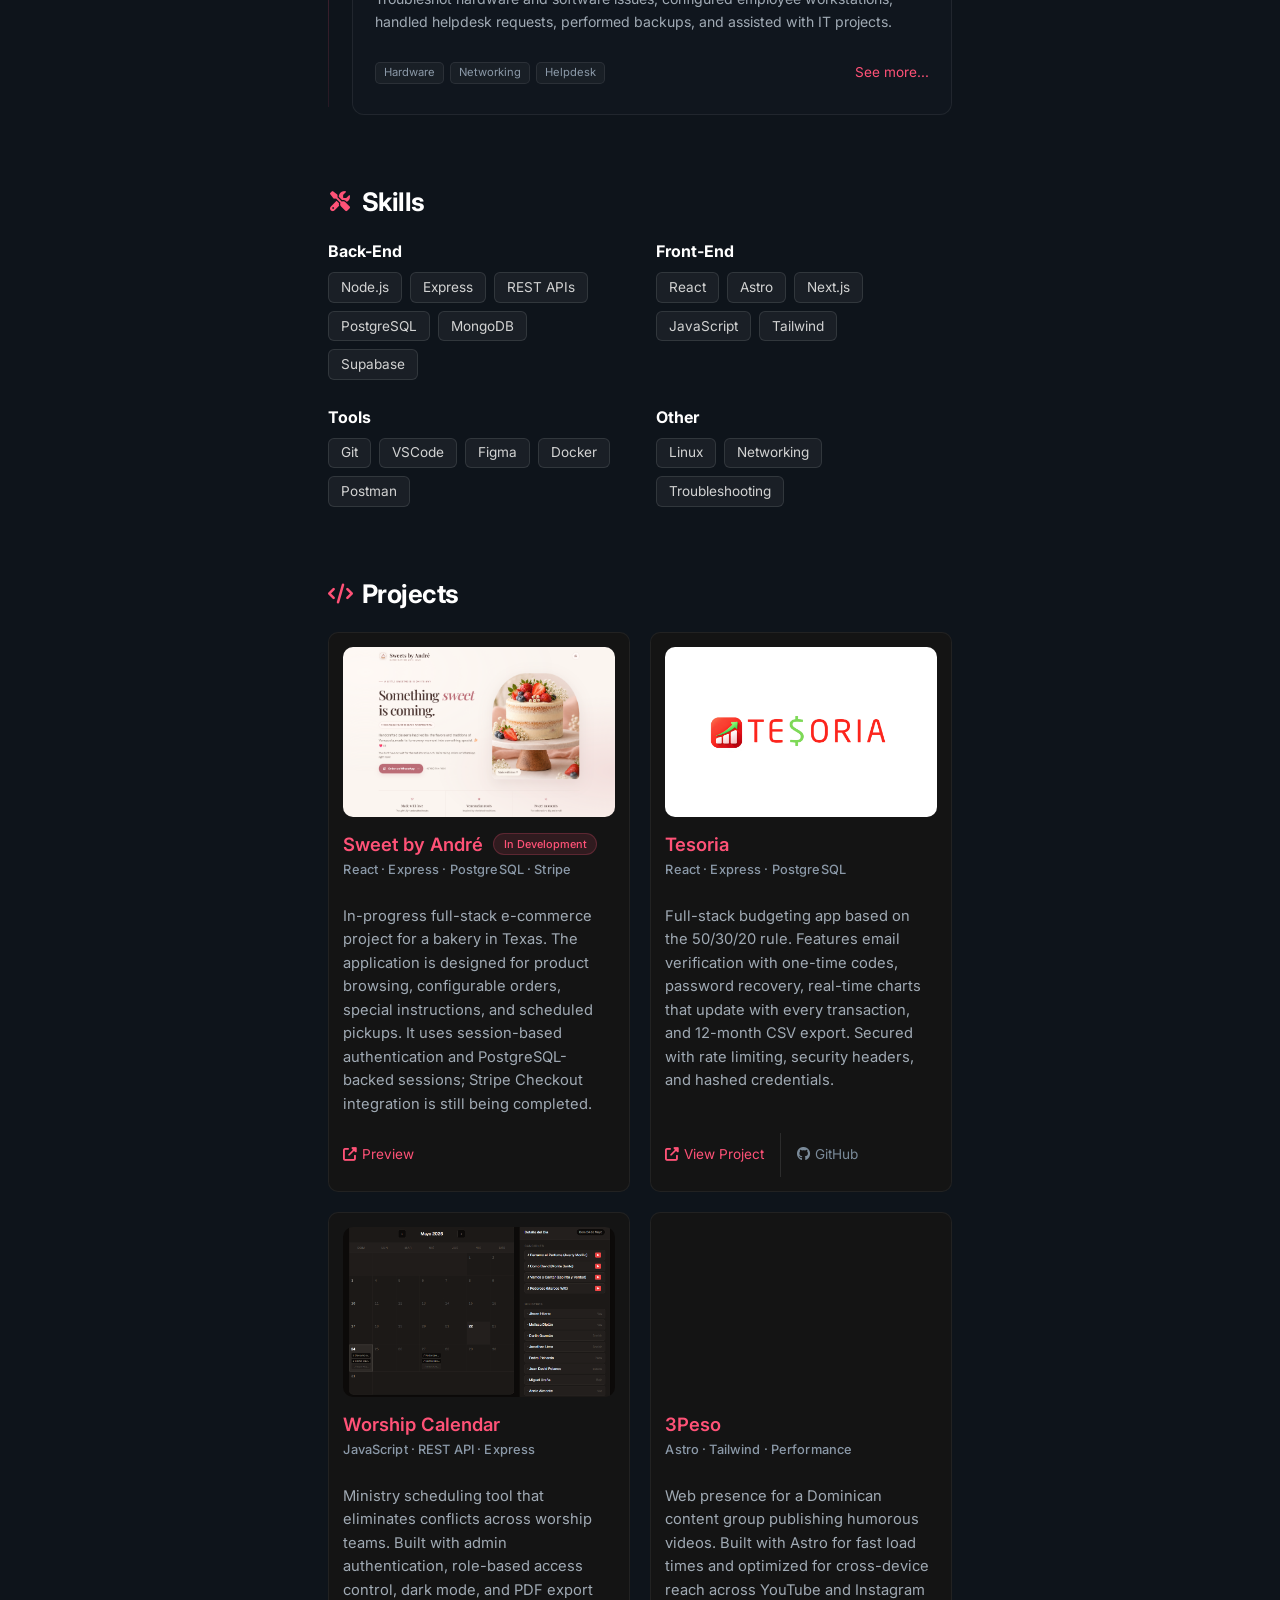
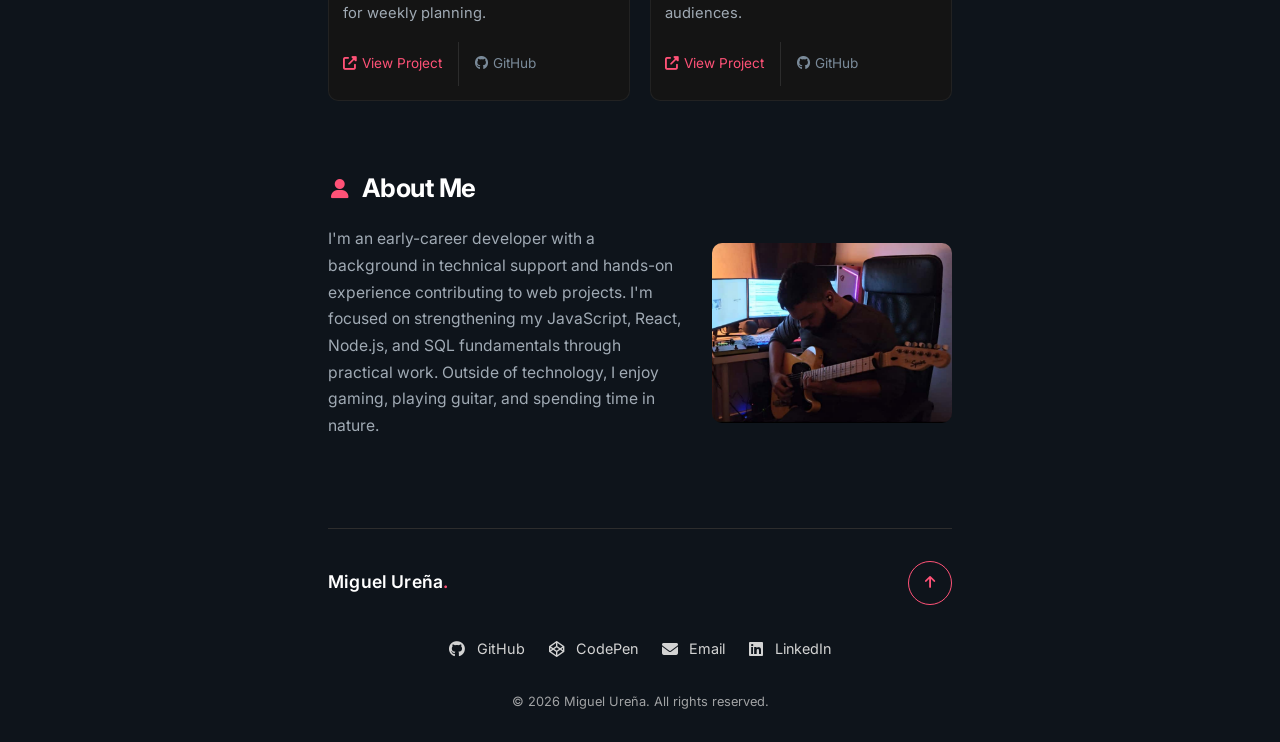
==== commit 03841067: "feat: update job descriptions and improve content formatting for clarity" ====
--- a/index.html
+++ b/index.html
@@ -161,9 +161,11 @@
               <div class="tl-meta">
                 <h3 class="job-title">Full Stack Developer</h3>
                 <h4 class="company-name">ZitDevs LLC</h4>
-                <p class="description">Project assignment · Aug 2026 – Nov 2026</p>
-              </div>
-              <span class="tl-badge badge-past">Previous</span>
+                <p class="description">
+                  Project assignment · Aug 2026 – Present
+                </p>
+              </div>
+              <span class="tl-badge badge-current">Current</span>
             </div>
             <p class="description">
               Contributed to <strong>Ovvio</strong>, a healthcare software
@@ -213,14 +215,16 @@
               <div class="tl-meta">
                 <h3 class="job-title">Frontend Contributor (Project-Based)</h3>
                 <h4 class="company-name">ZitDevs LLC</h4>
-                <p class="description">Occasional collaboration · Nov 2024 – Jul 2025</p>
+                <p class="description">
+                  Occasional collaboration · Nov 2024 – Jul 2025
+                </p>
               </div>
               <span class="tl-badge badge-past">Previous</span>
             </div>
             <p class="description">
               Collaborated on occasional frontend tasks for ZitDevs while
-              primarily studying software development. These contributions
-              were project-based rather than a full-time developer position.
+              primarily studying software development. These contributions were
+              project-based rather than a full-time developer position.
             </p>
             <p class="description">
               <strong>Project Work:</strong><br />
@@ -268,12 +272,13 @@
                 <h4 class="company-name">AlphaCom</h4>
                 <p class="description">Jul 2025 – Aug 2026</p>
               </div>
-            </div>
-            <p class="description">
-              Provided technical support for computer systems and day-to-day
-              IT operations. Troubleshot hardware and software issues,
-              configured employee workstations, handled helpdesk requests,
-              performed backups, and assisted with IT projects.
+              <span class="tl-badge badge-past">Previous</span>
+            </div>
+            <p class="description">
+              Provided technical support for computer systems and day-to-day IT
+              operations. Troubleshot hardware and software issues, configured
+              employee workstations, handled helpdesk requests, performed
+              backups, and assisted with IT projects.
             </p>
             <div class="tl-footer">
               <div class="tl-tags">
@@ -391,11 +396,11 @@
           </h3>
           <h4>React · Express · PostgreSQL · Stripe</h4>
           <p class="project-description">
-            In-progress full-stack e-commerce project for a bakery in Texas.
-            The application is designed for product browsing, configurable
-            orders, special instructions, and scheduled pickups. It uses
-            session-based authentication and PostgreSQL-backed sessions;
-            Stripe Checkout integration is still being completed.
+            In-progress full-stack e-commerce project for a bakery in Texas. The
+            application is designed for product browsing, configurable orders,
+            special instructions, and scheduled pickups. It uses session-based
+            authentication and PostgreSQL-backed sessions; Stripe Checkout
+            integration is still being completed.
           </p>
           <div class="project-links">
             <a
@@ -525,8 +530,8 @@
           I'm an early-career developer with a background in technical support
           and hands-on experience contributing to web projects. I'm focused on
           strengthening my JavaScript, React, Node.js, and SQL fundamentals
-          through practical work. Outside of technology, I enjoy gaming,
-          playing guitar, and spending time in nature.
+          through practical work. Outside of technology, I enjoy gaming, playing
+          guitar, and spending time in nature.
         </p>
         <img
           alt="Miguel Ureña enjoying nature"
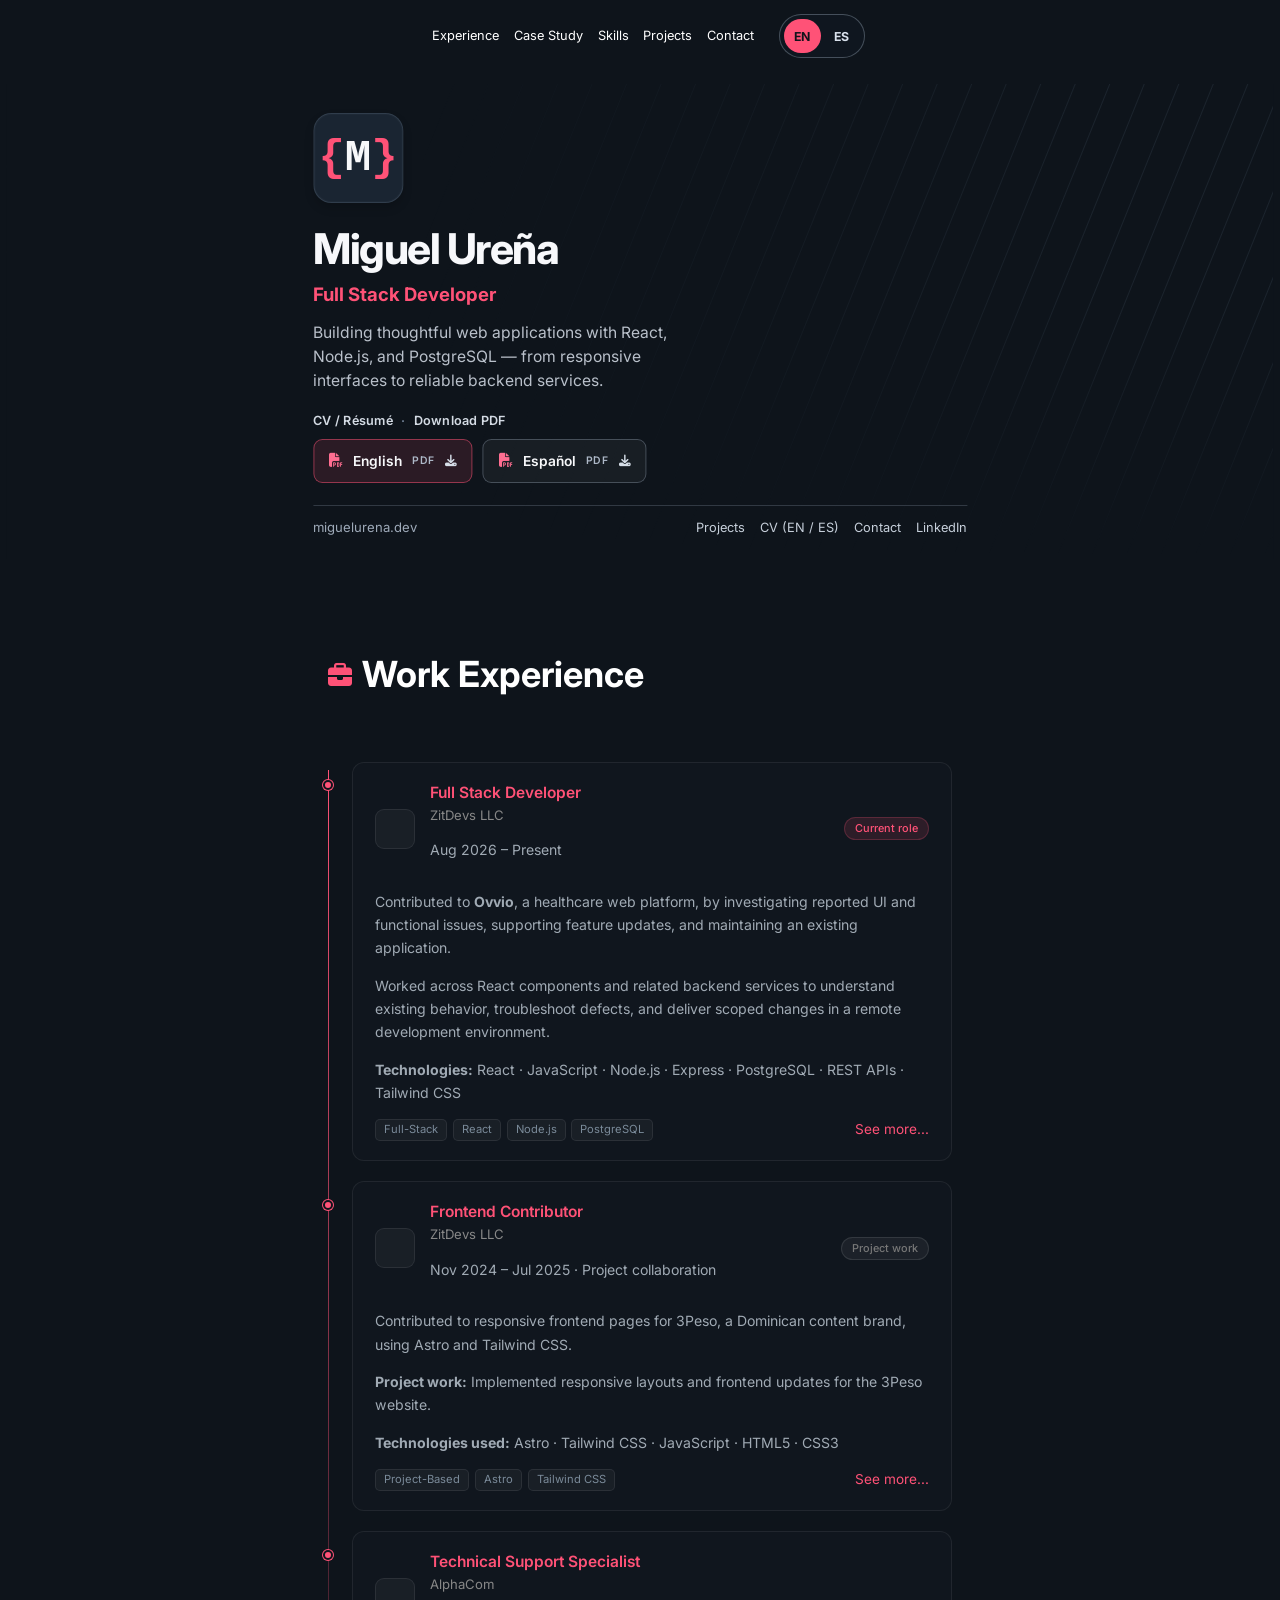
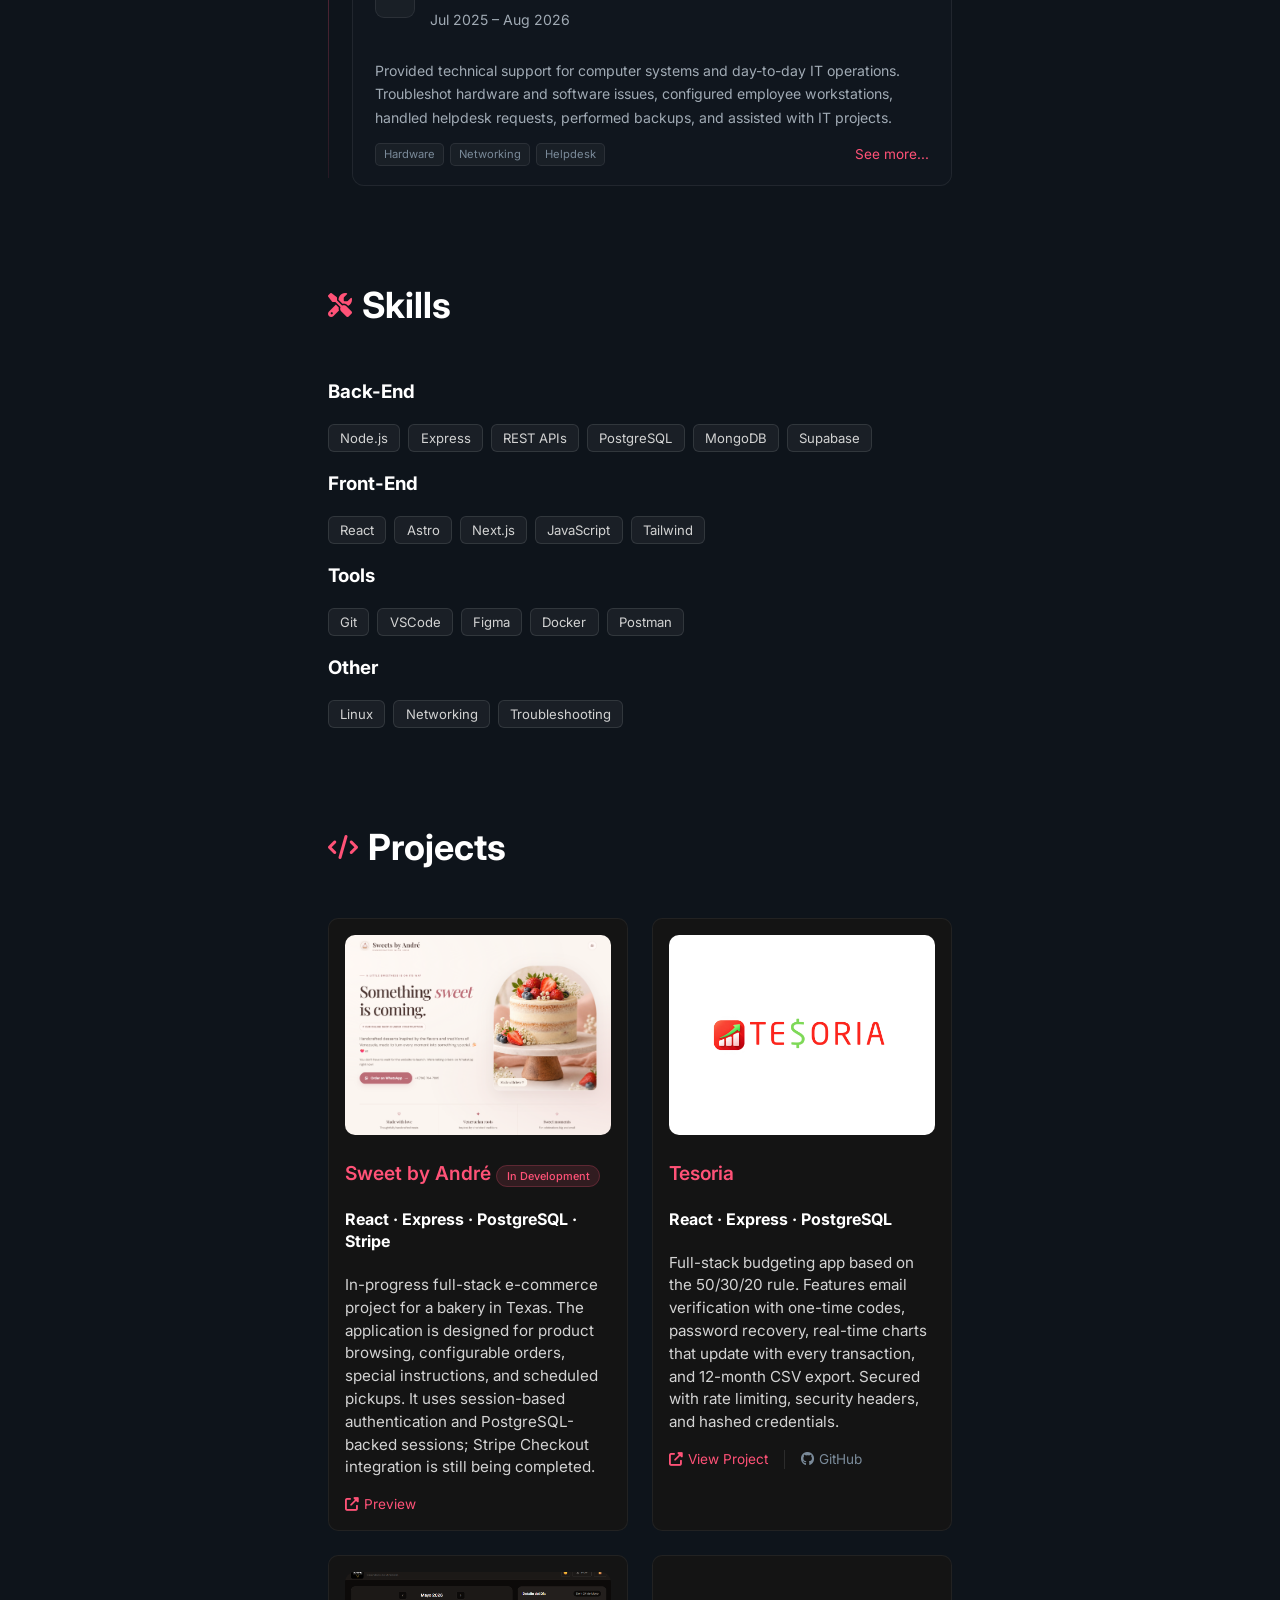
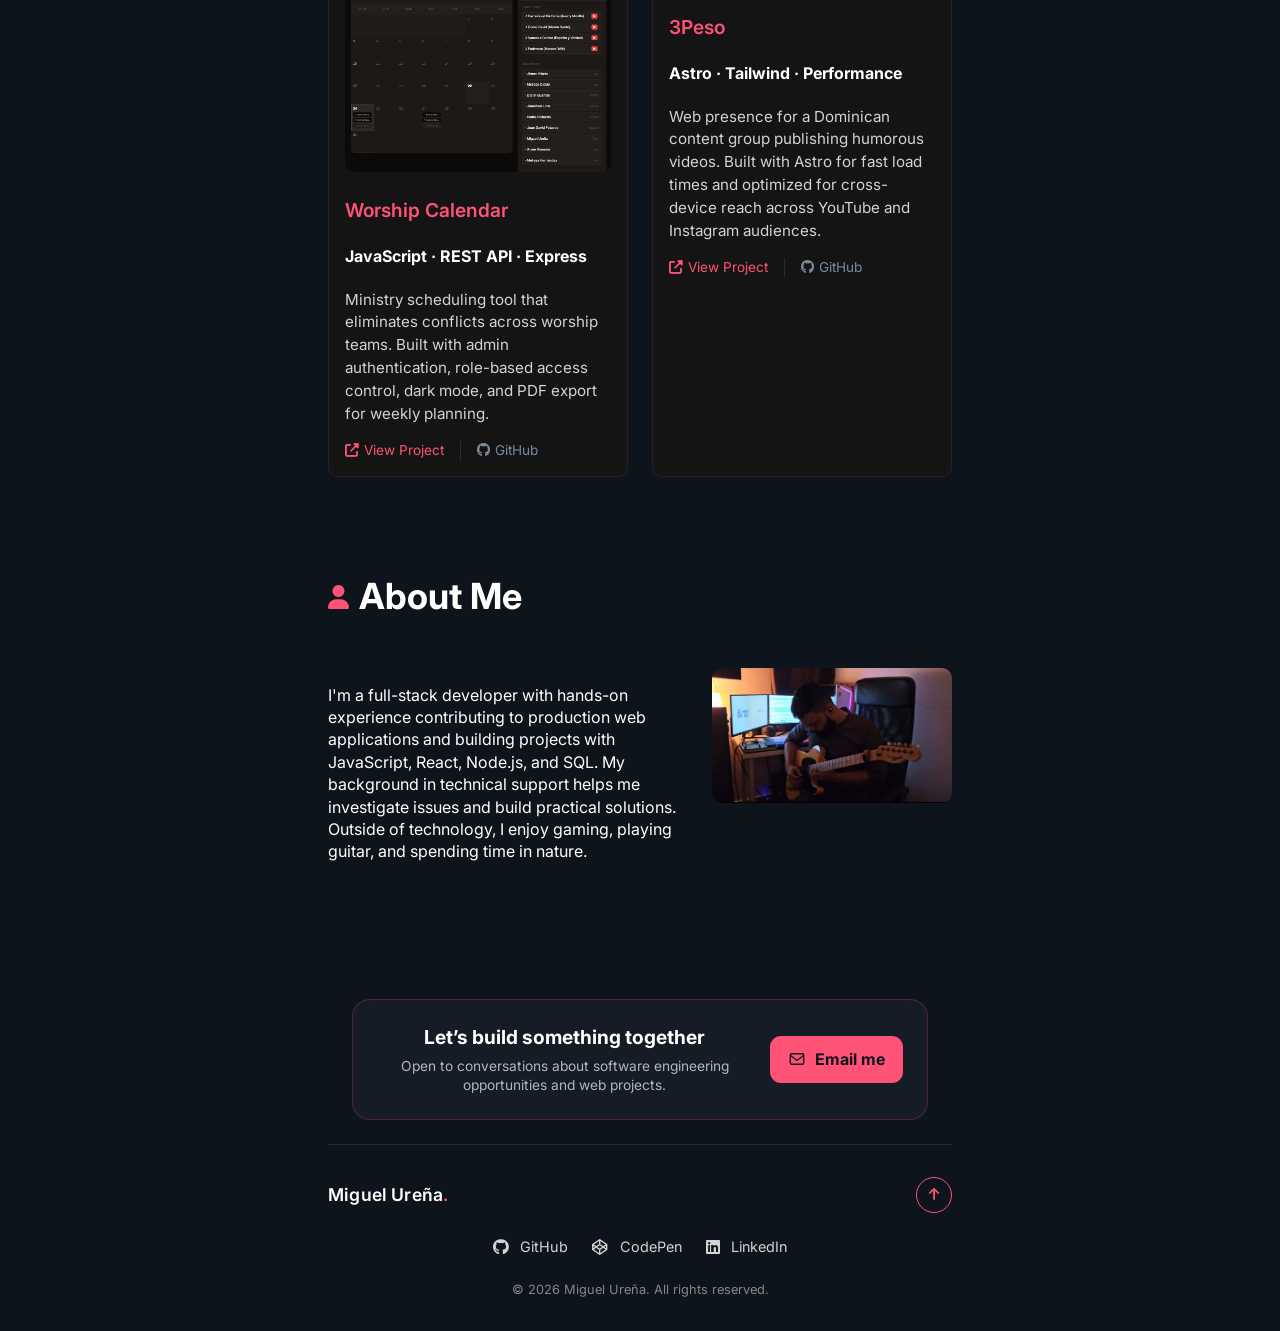
==== commit 72568752: "Add Spanish version of Tesoria case study and update English version for consistency" ====
--- a/index.html
+++ b/index.html
@@ -1,46 +1,31 @@
-<!doctype html>
+<!DOCTYPE html>
 
 <html lang="en">
-  <head>
-    <meta charset="utf-8" />
-    <meta content="width=device-width, initial-scale=1.0" name="viewport" />
-    <title>Miguel Ureña | Full Stack Developer</title>
-    <!-- SEO Meta -->
-    <meta
-      content="Early-career software developer with hands-on experience contributing to web applications, a technical support background, and projects using React, Node.js, and PostgreSQL."
-      name="description"
-    />
 
-    <meta content="Miguel Ureña" name="author" />
-    <!-- Open Graph (OG) -->
-    <meta content="Miguel Ureña | Full Stack Developer" property="og:title" />
-    <meta
-      content="Early-career software developer with hands-on experience contributing to web applications, a technical support background, and projects using React, Node.js, and PostgreSQL."
-      property="og:description"
-    />
-    <meta
-      content="https://miguelurena.dev/Assets/Images/social-preview.png"
-      property="og:image"
-    />
-    <meta content="https://miguelurena.dev/" property="og:url" />
-    <meta content="website" property="og:type" />
-    <!-- Fonts & Icons -->
-    <link
-      href="https://fonts.googleapis.com/css2?family=Inter:wght@400;600&amp;display=swap"
-      rel="stylesheet"
-    />
-    <link
-      href="https://cdnjs.cloudflare.com/ajax/libs/font-awesome/6.5.0/css/all.min.css"
-      rel="stylesheet"
-    />
-    <script>
-      document.documentElement.classList.add("js");
-    </script>
-    <!-- Styles & Favicon -->
-    <link href="/Assets/styles/styles.css" rel="stylesheet" />
-
-    <!-- Structured Data (Schema.org JSON-LD) -->
-    <script type="application/ld+json">
+<head>
+  <meta charset="utf-8" />
+  <meta content="width=device-width, initial-scale=1.0" name="viewport" />
+  <title>Miguel Ureña | Full Stack Developer</title>
+  <!-- SEO Meta -->
+  <meta
+    content="Full Stack Developer building web applications with React, Node.js, Express, and PostgreSQL, with experience in production systems and technical troubleshooting."
+    name="description" />
+  <meta content="Miguel Ureña" name="author" />
+  <!-- Open Graph (OG) -->
+  <meta content="Miguel Ureña | Full Stack Developer" property="og:title" />
+  <meta
+    content="Full Stack Developer building web applications with React, Node.js, Express, and PostgreSQL, with experience in production systems and technical troubleshooting."
+    property="og:description" />
+  <meta content="https://miguelurena.dev/Assets/Images/social-preview.png" property="og:image" />
+  <meta content="https://miguelurena.dev/" property="og:url" />
+  <meta content="website" property="og:type" />
+  <!-- Fonts & Icons -->
+  <link href="https://fonts.googleapis.com/css2?family=Inter:wght@400;600&amp;display=swap" rel="stylesheet" />
+  <link href="https://cdnjs.cloudflare.com/ajax/libs/font-awesome/6.5.0/css/all.min.css" rel="stylesheet" />
+  <!-- Styles & Favicon -->
+  <link href="./Assets/styles/styles.css" rel="stylesheet" />
+  <!-- Structured Data (Schema.org JSON-LD) -->
+  <script type="application/ld+json">
       {
         "@context": "https://schema.org/",
         "@type": "Person",
@@ -53,309 +38,259 @@
         "jobTitle": "Full Stack Developer"
       }
     </script>
-    <meta content="index, follow" name="robots" />
-    <meta content="Miguel Ureña" property="og:site_name" />
-    <meta content="1200" property="og:image:width" />
-    <meta content="630" property="og:image:height" />
-    <meta
-      content="Miguel Ureña — Full Stack Developer portfolio preview, dark background with pink and white {M} monogram"
-      property="og:image:alt"
-    />
-    <meta content="summary_large_image" name="twitter:card" />
-    <meta content="Miguel Ureña | Full Stack Developer" name="twitter:title" />
-    <meta
-      content="Early-career software developer with hands-on experience contributing to web applications, a technical support background, and projects using React, Node.js, and PostgreSQL."
-      name="twitter:description"
-    />
-    <meta
-      content="https://miguelurena.dev/Assets/Images/social-preview.png"
-      name="twitter:image"
-    />
-    <link href="https://miguelurena.dev/" rel="canonical" />
-    <link href="/Assets/Images/favicon.svg" rel="icon" type="image/svg+xml" />
-    <link
-      href="/Assets/Images/favicon-32.png"
-      rel="icon"
-      sizes="32x32"
-      type="image/png"
-    />
-    <link
-      href="/Assets/Images/apple-touch-icon.png"
-      rel="apple-touch-icon"
-      sizes="180x180"
-      type="image/png"
-    />
-  </head>
-  <body>
-    <a class="skip-link" href="#main-hero">Skip to content</a>
-    <nav aria-label="Primary navigation">
-      <div class="nav-container">
-        <ul>
-          <li><a href="#experience">Experience</a></li>
-          <li><a href="./tesoria-case-study.html">Case Study</a></li>
-          <li><a href="#skills">Skills</a></li>
-          <li><a href="#projects">Projects</a></li>
-          <li><a href="mailto:anguel_miguel31@hotmail.com">Contact</a></li>
-        </ul>
-      </div>
-    </nav>
-    <section id="main-hero" aria-labelledby="hero-heading">
-      <div class="hero-stage">
-        <!-- The diagonal lines are part of the hero background (CSS ::before). -->
-        <div class="hero-content">
-          <div class="hero-mark" aria-hidden="true">
-            <span class="hero-mark-brace">{</span
-            ><span class="hero-mark-letter">M</span
-            ><span class="hero-mark-brace">}</span>
-          </div>
+  <meta content="index, follow" name="robots" />
+  <meta content="Miguel Ureña" property="og:site_name" />
+  <meta content="1200" property="og:image:width" />
+  <meta content="630" property="og:image:height" />
+  <meta
+    content="Miguel Ureña — Full Stack Developer portfolio preview, dark background with pink and white {M} monogram"
+    property="og:image:alt" />
+  <meta content="summary_large_image" name="twitter:card" />
+  <meta content="Miguel Ureña | Full Stack Developer" name="twitter:title" />
+  <meta
+    content="Full Stack Developer building web applications with React, Node.js, Express, and PostgreSQL, with experience in production systems and technical troubleshooting."
+    name="twitter:description" />
+  <meta content="https://miguelurena.dev/Assets/Images/social-preview.png" name="twitter:image" />
+  <link href="https://miguelurena.dev/" rel="canonical" />
+  <link href="./Assets/Images/favicon.svg" rel="icon" type="image/svg+xml" />
+  <link href="./Assets/Images/favicon-32.png" rel="icon" sizes="32x32" type="image/png" />
+  <link href="./Assets/Images/apple-touch-icon.png" rel="apple-touch-icon" sizes="180x180" type="image/png" />
+  <link href="https://miguelurena.dev/" hreflang="en" rel="alternate" />
+  <link href="https://miguelurena.dev/index-es.html" hreflang="es" rel="alternate" />
+  <link href="https://miguelurena.dev/" hreflang="x-default" rel="alternate" />
+  <meta content="en_US" property="og:locale" />
+</head>
 
-          <h1 id="hero-heading">Miguel Ureña</h1>
-          <p class="hero-role">Full Stack Developer</p>
-          <p class="hero-intro">
-            Developing practical web applications<br class="hero-wide-break" />
-            with a background in technical support.
+<body>
+  <a class="skip-link" href="#main-hero">Skip to content</a>
+  <nav aria-label="Primary navigation">
+    <div class="nav-container">
+      <a class="mobile-brand" href="./index.html#main-hero" aria-label="Go to homepage"><span class="mobile-brand-mark"
+          aria-hidden="true">{M}</span><span class="mobile-brand-name">Miguel <strong>Ureña</strong></span></a>
+      <ul>
+        <li><a href="#experience">Experience</a></li>
+        <li><a href="./tesoria-case-study.html">Case Study</a></li>
+        <li><a href="#skills">Skills</a></li>
+        <li><a href="#projects">Projects</a></li>
+        <li><a href="mailto:anguelmiguel31@gmail.com">Contact</a></li>
+      </ul>
+      <div aria-label="Site language" class="language-switch" role="group"><a aria-current="page"
+          aria-label="View site in English" class="language-option" href="./index.html" lang="en">EN</a><a
+          aria-label="Ver sitio en español" class="language-option" href="./index-es.html" lang="es">ES</a></div>
+    </div>
+  </nav>
+  <section aria-labelledby="hero-heading" id="main-hero">
+    <div class="hero-stage">
+      <!-- The diagonal lines are part of the hero background (CSS ::before). -->
+      <div class="hero-content">
+        <div aria-hidden="true" class="hero-mark">
+          <span class="hero-mark-brace">{</span><span class="hero-mark-letter">M</span><span
+            class="hero-mark-brace">}</span>
+        </div>
+        <h1 id="hero-heading">Miguel Ureña</h1>
+        <p class="hero-role">Full Stack Developer</p>
+        <p class="hero-intro">Building thoughtful web applications with React, Node.js, and PostgreSQL — from responsive
+          interfaces to reliable backend services.</p>
+        <div aria-label="Download résumé in English or Spanish" class="resume-downloads" id="download-cv">
+          <span class="resume-downloads-label">CV / Résumé <span aria-hidden="true">·</span> Download PDF</span>
+          <div class="resume-download-actions">
+            <a aria-label="Download CV in English, PDF" class="resume-download-link"
+              download="Miguel_Urena_CV_English.pdf" href="./Assets/Miguel_Urena_CV_EN.pdf" type="application/pdf">
+              <i aria-hidden="true" class="fas fa-file-pdf"></i>
+              <span>English</span>
+              <span aria-hidden="true" class="resume-filetype">PDF</span>
+              <i aria-hidden="true" class="fas fa-download"></i>
+            </a>
+            <a aria-label="Descargar currículum en español, PDF" class="resume-download-link"
+              download="Miguel_Urena_CV_Espanol.pdf" href="./Assets/Miguel_Urena_CV_ES.pdf" type="application/pdf">
+              <i aria-hidden="true" class="fas fa-file-pdf"></i>
+              <span>Español</span>
+              <span aria-hidden="true" class="resume-filetype">PDF</span>
+              <i aria-hidden="true" class="fas fa-download"></i>
+            </a>
+          </div>
+        </div>
+        <div class="hero-bottom">
+          <a aria-label="Portfolio home" class="hero-domain" href="https://miguelurena.dev/">miguelurena.dev</a>
+          <div aria-label="Quick links" class="hero-actions">
+            <a href="#projects">Projects</a>
+            <a href="#download-cv">CV (EN / ES)</a>
+            <a href="mailto:anguelmiguel31@gmail.com">Contact</a>
+            <a href="https://www.linkedin.com/in/miguel-urena-2b32892b7/" rel="noopener noreferrer"
+              target="_blank">LinkedIn</a>
+          </div>
+        </div>
+      </div>
+    </div>
+  </section>
+  <section id="experience">
+    <div class="experience-header">
+      <i class="fas fa-briefcase"></i>
+      <h2>Work Experience</h2>
+    </div>
+    <div class="timeline">
+      <!-- ZitDevs: Full Stack Developer — regular project assignment -->
+      <div class="timeline-item">
+        <div class="timeline-dot"></div>
+        <div class="timeline-content">
+          <div class="tl-top">
+            <div class="tl-logo">
+              <img alt="ZitDevs LLC - Full Stack Developer" decoding="async" loading="lazy"
+                src="./Assets/Images/zitdevs.png" />
+            </div>
+            <div class="tl-meta">
+              <h3 class="job-title">Full Stack Developer</h3>
+              <h4 class="company-name">ZitDevs LLC</h4>
+              <p class="description">Aug 2026 – Present</p>
+            </div>
+            <span class="tl-badge badge-current">Current role</span>
+          </div>
+          <p class="description">Contributed to <strong>Ovvio</strong>, a healthcare web platform, by investigating
+            reported UI and functional issues, supporting feature updates, and maintaining an existing application.</p>
+          <p class="description">Worked across React components and related backend services to understand existing
+            behavior, troubleshoot defects, and deliver scoped changes in a remote development environment.</p>
+          <p class="description">
+            <strong>Technologies:</strong> React · JavaScript · Node.js ·
+            Express · PostgreSQL · REST APIs · Tailwind CSS
           </p>
-
-          <div class="hero-bottom">
-            <a
-              class="hero-domain"
-              href="https://miguelurena.dev/"
-              aria-label="Portfolio home"
-              >miguelurena.dev</a
-            >
-            <div class="hero-actions" aria-label="Quick links">
-              <a href="#projects">Projects</a>
-              <a href="./Assets/Miguel_Urena_Resume.pdf" download>Résumé</a>
-              <a href="mailto:anguel_miguel31@hotmail.com">Contact</a>
-              <a
-                href="https://www.linkedin.com/in/miguel-urena-2b32892b7/"
-                target="_blank"
-                rel="noopener noreferrer"
-                >LinkedIn</a
-              >
-            </div>
-          </div>
-        </div>
-      </div>
-    </section>
-
-    <section id="experience">
-      <div class="experience-header">
-        <i class="fas fa-briefcase"></i>
-        <h2>Work Experience</h2>
-      </div>
-      <div class="timeline">
-        <!-- ZitDevs: Full Stack Developer — regular project assignment -->
-        <div class="timeline-item">
-          <div class="timeline-dot"></div>
-          <div class="timeline-content">
-            <div class="tl-top">
-              <div class="tl-logo">
-                <img
-                  alt="ZitDevs LLC - Full Stack Developer"
-                  decoding="async"
-                  loading="lazy"
-                  src="/Assets/Images/zitdevs.png"
-                />
-              </div>
-              <div class="tl-meta">
-                <h3 class="job-title">Full Stack Developer</h3>
-                <h4 class="company-name">ZitDevs LLC</h4>
-                <p class="description">
-                  Project assignment · Aug 2026 – Present
-                </p>
-              </div>
-              <span class="tl-badge badge-current">Current</span>
-            </div>
-            <p class="description">
-              Contributed to <strong>Ovvio</strong>, a healthcare software
-              platform, during a short-term development assignment. Supported
-              web application feature updates and investigated user interface
-              and functional issues within an existing codebase.
-            </p>
-            <p class="description">
-              Worked with the application's existing structure to understand
-              components, troubleshoot reported behavior, and assist with
-              updates and maintenance tasks in a remote environment.
-            </p>
-            <p class="description">
-              <strong>Technologies:</strong> React · JavaScript · Node.js ·
-              Express · PostgreSQL · REST APIs · Tailwind CSS
-            </p>
-            <div class="tl-footer">
-              <div class="tl-tags">
-                <span class="tl-tag">Full-Stack</span>
-                <span class="tl-tag">React</span>
-                <span class="tl-tag">Node.js</span>
-                <span class="tl-tag">PostgreSQL</span>
-              </div>
-              <a
-                class="see-more"
-                href="https://www.ovviohq.com/"
-                rel="noopener noreferrer"
-                target="_blank"
-                >See more...</a
-              >
-            </div>
-          </div>
-        </div>
-        <!-- ZitDevs: occasional project-based collaboration while studying -->
-        <div class="timeline-item">
-          <div class="timeline-dot"></div>
-          <div class="timeline-content">
-            <div class="tl-top">
-              <div class="tl-logo">
-                <img
-                  alt="ZitDevs LLC - Frontend project collaboration"
-                  decoding="async"
-                  loading="lazy"
-                  src="/Assets/Images/zitdevs.png"
-                />
-              </div>
-              <div class="tl-meta">
-                <h3 class="job-title">Frontend Contributor (Project-Based)</h3>
-                <h4 class="company-name">ZitDevs LLC</h4>
-                <p class="description">
-                  Occasional collaboration · Nov 2024 – Jul 2025
-                </p>
-              </div>
-              <span class="tl-badge badge-past">Previous</span>
-            </div>
-            <p class="description">
-              Collaborated on occasional frontend tasks for ZitDevs while
-              primarily studying software development. These contributions were
-              project-based rather than a full-time developer position.
-            </p>
-            <p class="description">
-              <strong>Project Work:</strong><br />
-              • Contributed to 3Peso, a website for a Dominican content brand,
-              using Astro and Tailwind CSS.<br />
-              • Worked on responsive page layouts and frontend changes while
-              continuing independent programming studies.<br />
-            </p>
-            <p class="description">
-              <strong>Technologies used:</strong> Astro · Tailwind CSS ·
-              JavaScript · HTML5 · CSS3
-            </p>
-            <div class="tl-footer">
-              <div class="tl-tags">
-                <span class="tl-tag">Project-Based</span>
-                <span class="tl-tag">Astro</span>
-                <span class="tl-tag">Tailwind CSS</span>
-              </div>
-              <a
-                class="see-more"
-                href="https://zitdevs.com/"
-                rel="noopener noreferrer"
-                target="_blank"
-                >See more...</a
-              >
-            </div>
-          </div>
-        </div>
-        <!-- AlphaCom -->
-        <div class="timeline-item">
-          <div class="timeline-dot"></div>
-          <div class="timeline-content">
-            <div class="tl-top">
-              <div class="tl-logo">
-                <img
-                  alt="AlphaCom Technical Support Specialist role"
-                  class="alphacom-logo"
-                  decoding="async"
-                  loading="lazy"
-                  src="/Assets/Images/alphacomrd_logo.jpeg"
-                />
-              </div>
-              <div class="tl-meta">
-                <h3 class="job-title">Technical Support Specialist</h3>
-                <h4 class="company-name">AlphaCom</h4>
-                <p class="description">Jul 2025 – Aug 2026</p>
-              </div>
-              <span class="tl-badge badge-past">Previous</span>
-            </div>
-            <p class="description">
-              Provided technical support for computer systems and day-to-day IT
-              operations. Troubleshot hardware and software issues, configured
-              employee workstations, handled helpdesk requests, performed
-              backups, and assisted with IT projects.
-            </p>
-            <div class="tl-footer">
-              <div class="tl-tags">
-                <span class="tl-tag">Hardware</span>
-                <span class="tl-tag">Networking</span>
-                <span class="tl-tag">Helpdesk</span>
-              </div>
-              <a
-                class="see-more"
-                href="https://www.instagram.com/alphacom.rd/?hl=en"
-                rel="noopener noreferrer"
-                target="_blank"
-                >See more...</a
-              >
-            </div>
-          </div>
-        </div>
-      </div>
-    </section>
-    <section id="skills">
-      <div class="skills-header">
-        <i class="fas fa-tools"></i>
-        <h2>Skills</h2>
-      </div>
-      <div class="skills-columns">
-        <div class="skills-column fade-in-up">
-          <h3>Back-End</h3>
-          <div class="skill-list">
-            <span class="skill-badge">Node.js</span>
-            <span class="skill-badge">Express</span>
-            <span class="skill-badge">REST APIs</span>
-            <span class="skill-badge">PostgreSQL</span>
-            <span class="skill-badge">MongoDB</span>
-            <span class="skill-badge">Supabase</span>
-          </div>
-        </div>
-        <div class="skills-column fade-in-up">
-          <h3>Front-End</h3>
-          <div class="skill-list">
-            <span class="skill-badge">React</span>
-            <span class="skill-badge">Astro</span>
-            <span class="skill-badge">Next.js</span>
-            <span class="skill-badge">JavaScript</span>
-            <span class="skill-badge">Tailwind</span>
-          </div>
-        </div>
-        <div class="skills-column fade-in-up">
-          <h3>Tools</h3>
-          <div class="skill-list">
-            <span class="skill-badge">Git</span>
-            <span class="skill-badge">VSCode</span>
-            <span class="skill-badge">Figma</span>
-            <span class="skill-badge">Docker</span>
-            <span class="skill-badge">Postman</span>
-          </div>
-        </div>
-        <div class="skills-column fade-in-up">
-          <h3>Other</h3>
-          <div class="skill-list">
-            <span class="skill-badge">Linux</span>
-            <span class="skill-badge">Networking</span>
-            <span class="skill-badge">Troubleshooting</span>
-          </div>
-        </div>
-      </div>
-    </section>
-    <section id="projects">
-      <div class="projects-header">
-        <i class="fas fa-code"></i>
-        <h2>Projects</h2>
-      </div>
-      <div class="projects-grid">
-        <!-- Nothirix -->
-        <!-- 
+          <div class="tl-footer">
+            <div class="tl-tags">
+              <span class="tl-tag">Full-Stack</span>
+              <span class="tl-tag">React</span>
+              <span class="tl-tag">Node.js</span>
+              <span class="tl-tag">PostgreSQL</span>
+            </div>
+            <a class="see-more" href="https://www.ovviohq.com/" rel="noopener noreferrer" target="_blank">See
+              more...</a>
+          </div>
+        </div>
+      </div>
+      <!-- ZitDevs: occasional project-based collaboration while studying -->
+      <div class="timeline-item">
+        <div class="timeline-dot"></div>
+        <div class="timeline-content">
+          <div class="tl-top">
+            <div class="tl-logo">
+              <img alt="ZitDevs LLC - Frontend project collaboration" decoding="async" loading="lazy"
+                src="./Assets/Images/zitdevs.png" />
+            </div>
+            <div class="tl-meta">
+              <h3 class="job-title">Frontend Contributor</h3>
+              <h4 class="company-name">ZitDevs LLC</h4>
+              <p class="description">Nov 2024 – Jul 2025 · Project collaboration</p>
+            </div>
+            <span class="tl-badge badge-past">Project work</span>
+          </div>
+          <p class="description">Contributed to responsive frontend pages for 3Peso, a Dominican content brand, using
+            Astro and Tailwind CSS.</p>
+          <p class="description"><strong>Project work:</strong> Implemented responsive layouts and frontend updates for
+            the 3Peso website.</p>
+          <p class="description">
+            <strong>Technologies used:</strong> Astro · Tailwind CSS ·
+            JavaScript · HTML5 · CSS3
+          </p>
+          <div class="tl-footer">
+            <div class="tl-tags">
+              <span class="tl-tag">Project-Based</span>
+              <span class="tl-tag">Astro</span>
+              <span class="tl-tag">Tailwind CSS</span>
+            </div>
+            <a class="see-more" href="https://zitdevs.com/" rel="noopener noreferrer" target="_blank">See more...</a>
+          </div>
+        </div>
+      </div>
+      <!-- AlphaCom -->
+      <div class="timeline-item">
+        <div class="timeline-dot"></div>
+        <div class="timeline-content">
+          <div class="tl-top">
+            <div class="tl-logo">
+              <img alt="AlphaCom Technical Support Specialist role" class="alphacom-logo" decoding="async"
+                loading="lazy" src="./Assets/Images/alphacomrd_logo.jpeg" />
+            </div>
+            <div class="tl-meta">
+              <h3 class="job-title">Technical Support Specialist</h3>
+              <h4 class="company-name">AlphaCom</h4>
+              <p class="description">Jul 2025 – Aug 2026</p>
+            </div>
+          </div>
+          <p class="description">
+            Provided technical support for computer systems and day-to-day
+            IT operations. Troubleshot hardware and software issues,
+            configured employee workstations, handled helpdesk requests,
+            performed backups, and assisted with IT projects.
+          </p>
+          <div class="tl-footer">
+            <div class="tl-tags">
+              <span class="tl-tag">Hardware</span>
+              <span class="tl-tag">Networking</span>
+              <span class="tl-tag">Helpdesk</span>
+            </div>
+            <a class="see-more" href="https://www.instagram.com/alphacom.rd/?hl=en" rel="noopener noreferrer"
+              target="_blank">See more...</a>
+          </div>
+        </div>
+      </div>
+    </div>
+  </section>
+  <section id="skills">
+    <div class="skills-header">
+      <i class="fas fa-tools"></i>
+      <h2>Skills</h2>
+    </div>
+    <div class="skills-columns">
+      <div class="skills-column fade-in-up">
+        <h3>Back-End</h3>
+        <div class="skill-list">
+          <span class="skill-badge">Node.js</span>
+          <span class="skill-badge">Express</span>
+          <span class="skill-badge">REST APIs</span>
+          <span class="skill-badge">PostgreSQL</span>
+          <span class="skill-badge">MongoDB</span>
+          <span class="skill-badge">Supabase</span>
+        </div>
+      </div>
+      <div class="skills-column fade-in-up">
+        <h3>Front-End</h3>
+        <div class="skill-list">
+          <span class="skill-badge">React</span>
+          <span class="skill-badge">Astro</span>
+          <span class="skill-badge">Next.js</span>
+          <span class="skill-badge">JavaScript</span>
+          <span class="skill-badge">Tailwind</span>
+        </div>
+      </div>
+      <div class="skills-column fade-in-up">
+        <h3>Tools</h3>
+        <div class="skill-list">
+          <span class="skill-badge">Git</span>
+          <span class="skill-badge">VSCode</span>
+          <span class="skill-badge">Figma</span>
+          <span class="skill-badge">Docker</span>
+          <span class="skill-badge">Postman</span>
+        </div>
+      </div>
+      <div class="skills-column fade-in-up">
+        <h3>Other</h3>
+        <div class="skill-list">
+          <span class="skill-badge">Linux</span>
+          <span class="skill-badge">Networking</span>
+          <span class="skill-badge">Troubleshooting</span>
+        </div>
+      </div>
+    </div>
+  </section>
+  <section id="projects">
+    <div class="projects-header">
+      <i class="fas fa-code"></i>
+      <h2>Projects</h2>
+    </div>
+    <div class="projects-grid">
+      <!-- Nothirix -->
+      <!-- 
         <div class="project-card scale-in">
           <img
-            src="/Assets/Images/nothirix-thumbnail.png"
+            src="./Assets/Images/nothirix-thumbnail.png"
             alt="Nothirix Real Estate Platform Thumbnail"
             loading="lazy"
           />
@@ -381,216 +316,171 @@
           </div>
         </div>
 -->
+      <!-- Sweet by André -->
+      <div class="project-card scale-in">
+        <img alt="Sweet by André bakery e-commerce storefront" decoding="async" loading="lazy"
+          src="./Assets/Images/sweetsbyandre-thumbnail.png" />
+        <h3 class="project-title">
+          Sweet by André
+          <span class="tl-badge badge-current">In Development</span>
+        </h3>
+        <h4>React · Express · PostgreSQL · Stripe</h4>
+        <p class="project-description">
+          In-progress full-stack e-commerce project for a bakery in Texas.
+          The application is designed for product browsing, configurable
+          orders, special instructions, and scheduled pickups. It uses
+          session-based authentication and PostgreSQL-backed sessions;
+          Stripe Checkout integration is still being completed.
+        </p>
+        <div class="project-links">
+          <a class="see-more" href="https://www.sweetsbyandre.com/" rel="noopener noreferrer" target="_blank">
+            <i class="fas fa-external-link-alt"></i> Preview
+          </a>
+        </div>
+      </div>
+      <!-- Tesoria -->
+      <div class="project-card scale-in">
+        <img alt="Tesoria budgeting app dashboard" decoding="async" loading="lazy"
+          src="./Assets/Images/tesoria-thumbnail.png" />
+        <h3 class="project-title">Tesoria</h3>
+        <h4>React · Express · PostgreSQL</h4>
+        <p class="project-description">
+          Full-stack budgeting app based on the 50/30/20 rule. Features email
+          verification with one-time codes, password recovery, real-time
+          charts that update with every transaction, and 12-month CSV export.
+          Secured with rate limiting, security headers, and hashed
+          credentials.
+        </p>
+        <div class="project-links">
+          <a class="see-more" href="https://tesoria.onrender.com/" rel="noopener noreferrer" target="_blank">
+            <i class="fas fa-external-link-alt"></i> View Project
+          </a>
+          <a class="see-more github-link" href="https://github.com/miguelangelurena/tesoria" rel="noopener noreferrer"
+            target="_blank">
+            <i class="fab fa-github"></i> GitHub
+          </a>
+        </div>
+      </div>
+      <!-- Worship Calendar -->
+      <div class="project-card scale-in">
+        <img alt="Calendario Zoé - Ministry Calendar App" decoding="async" loading="lazy"
+          src="./Assets/Images/zoe.png" />
+        <h3 class="project-title">Worship Calendar</h3>
+        <h4>JavaScript · REST API · Express</h4>
+        <p class="project-description">
+          Ministry scheduling tool that eliminates conflicts across worship
+          teams. Built with admin authentication, role-based access control,
+          dark mode, and PDF export for weekly planning.
+        </p>
+        <div class="project-links">
+          <a class="see-more" href="https://calendariozoe.space/" rel="noopener noreferrer" target="_blank">
+            <i class="fas fa-external-link-alt"></i> View Project
+          </a>
+          <a class="see-more github-link" href="https://github.com/miguelangelurena/calendar-app"
+            rel="noopener noreferrer" target="_blank">
+            <i class="fab fa-github"></i> GitHub
+          </a>
+        </div>
+      </div>
+      <!-- 3Peso -->
+      <div class="project-card scale-in">
+        <img alt="3Peso Project Logo" decoding="async" loading="lazy" src="./Assets/Images/3.png" />
+        <h3 class="project-title">3Peso</h3>
+        <h4>Astro · Tailwind · Performance</h4>
+        <p class="project-description">
+          Web presence for a Dominican content group publishing humorous
+          videos. Built with Astro for fast load times and optimized for
+          cross-device reach across YouTube and Instagram audiences.
+        </p>
+        <div class="project-links">
+          <a class="see-more" href="https://3-peso.vercel.app/" rel="noopener noreferrer" target="_blank">
+            <i class="fas fa-external-link-alt"></i> View Project
+          </a>
+          <a class="see-more github-link" href="https://github.com/miguelangelurena/3_peso" rel="noopener noreferrer"
+            target="_blank">
+            <i class="fab fa-github"></i> GitHub
+          </a>
+        </div>
+      </div>
+    </div>
+  </section>
+  <section id="about-me">
+    <div class="projects-header">
+      <i class="fas fa-user"></i>
+      <h2>About Me</h2>
+    </div>
+    <div class="about-container">
+      <p class="fade-in-left">
+        I'm a full-stack developer with hands-on experience contributing to
+        production web applications and building projects with JavaScript,
+        React, Node.js, and SQL. My background in technical support helps me
+        investigate issues and build practical solutions. Outside of technology,
+        I enjoy gaming, playing guitar, and spending time in nature.
+      </p>
+      <img alt="Miguel Ureña enjoying nature" class="fade-in-right" decoding="async" loading="lazy"
+        src="./Assets/Images/about-me-image.jpg" />
+    </div>
+  </section>
+  <footer id="contact">
+    <div class="contact-card">
+      <div>
+        <h2>Let’s build something together</h2>
+        <p>Open to conversations about software engineering opportunities and web projects.</p>
+      </div><a class="contact-card-action" href="mailto:anguelmiguel31@gmail.com"><svg viewBox="0 0 24 24"
+          aria-hidden="true">
+          <rect x="3" y="5" width="18" height="14" rx="2" />
+          <path d="m3 7 9 7 9-7" />
+        </svg><span>Email me</span></a>
+    </div>
+    <div class="footer-inner">
+      <div class="footer-top">
+        <span class="footer-name">Miguel Ureña<span class="highlight">.</span></span>
+        <a aria-label="Back to top" class="back-to-top" href="#main-hero">
+          <i class="fas fa-arrow-up"></i>
+        </a>
+      </div>
+      <ul class="social-media-links">
+        <li>
+          <a aria-label="GitHub" href="https://github.com/miguelangelurena" rel="noopener noreferrer" target="_blank"><i
+              class="fab fa-github"></i> GitHub</a>
+        </li>
+        <li>
+          <a aria-label="CodePen" href="https://codepen.io/Shadow31/" rel="noopener noreferrer" target="_blank"><i
+              class="fab fa-codepen"></i> CodePen</a>
+        </li>
+        <li>
+          <a aria-label="LinkedIn" href="https://www.linkedin.com/in/miguel-urena-2b32892b7/" rel="noopener noreferrer"
+            target="_blank"><i class="fab fa-linkedin"></i> LinkedIn</a>
+        </li>
+      </ul>
+      <p class="footer-copy">
+        © 2026 Miguel Ureña. Built with HTML, CSS &amp; JS.
+      </p>
+    </div>
+  </footer>
 
-        <!-- Sweet by André -->
-        <div class="project-card scale-in">
-          <img
-            alt="Sweet by André bakery e-commerce storefront"
-            decoding="async"
-            loading="lazy"
-            src="/Assets/Images/sweetsbyandre-thumbnail.png"
-          />
-          <h3 class="project-title">
-            Sweet by André
-            <span class="tl-badge badge-current">In Development</span>
-          </h3>
-          <h4>React · Express · PostgreSQL · Stripe</h4>
-          <p class="project-description">
-            In-progress full-stack e-commerce project for a bakery in Texas. The
-            application is designed for product browsing, configurable orders,
-            special instructions, and scheduled pickups. It uses session-based
-            authentication and PostgreSQL-backed sessions; Stripe Checkout
-            integration is still being completed.
-          </p>
-          <div class="project-links">
-            <a
-              class="see-more"
-              href="https://www.sweetsbyandre.com/"
-              rel="noopener noreferrer"
-              target="_blank"
-            >
-              <i class="fas fa-external-link-alt"></i> Preview
-            </a>
-          </div>
-        </div>
+  <!-- Mobile-first floating app navigation -->
+  <nav class="mobile-dock" aria-label="Mobile navigation">
+    <div class="mobile-dock-inner"><a class="mobile-tab is-active" data-section="home" href="#main-hero"
+        aria-current="location"><svg viewBox="0 0 24 24" aria-hidden="true">
+          <path d="m3 10 9-7 9 7v9a2 2 0 0 1-2 2h-4v-7H9v7H5a2 2 0 0 1-2-2z" />
+        </svg><span>Home</span></a><a class="mobile-tab" data-section="work" href="#experience"><svg viewBox="0 0 24 24"
+          aria-hidden="true">
+          <rect x="3" y="7" width="18" height="14" rx="2" />
+          <path d="M8 7V5a2 2 0 0 1 2-2h4a2 2 0 0 1 2 2v2M3 12c5.5 3.6 12.5 3.6 18 0M12 13v3" />
+        </svg><span>Experience</span></a><a class="mobile-tab" data-section="projects" href="#projects"><svg
+          viewBox="0 0 24 24" aria-hidden="true">
+          <rect x="3" y="3" width="7" height="7" rx="1.5" />
+          <rect x="14" y="3" width="7" height="7" rx="1.5" />
+          <rect x="3" y="14" width="7" height="7" rx="1.5" />
+          <rect x="14" y="14" width="7" height="7" rx="1.5" />
+        </svg><span>Projects</span></a><a class="mobile-tab" data-section="contact" href="#contact"><svg
+          viewBox="0 0 24 24" aria-hidden="true">
+          <rect x="3" y="5" width="18" height="14" rx="2" />
+          <path d="m3 7 9 7 9-7" />
+        </svg><span>Contact</span></a></div>
+  </nav>
+  <script src="./Assets/styles/scripts.js"></script>
+</body>
 
-        <!-- Tesoria -->
-        <div class="project-card scale-in">
-          <img
-            alt="Tesoria budgeting app dashboard"
-            decoding="async"
-            loading="lazy"
-            src="/Assets/Images/tesoria-thumbnail.png"
-          />
-          <h3 class="project-title">Tesoria</h3>
-          <h4>React · Express · PostgreSQL</h4>
-          <p class="project-description">
-            Full-stack budgeting app based on the 50/30/20 rule. Features email
-            verification with one-time codes, password recovery, real-time
-            charts that update with every transaction, and 12-month CSV export.
-            Secured with rate limiting, security headers, and hashed
-            credentials.
-          </p>
-          <div class="project-links">
-            <a
-              class="see-more"
-              href="https://tesoria.onrender.com/"
-              rel="noopener noreferrer"
-              target="_blank"
-            >
-              <i class="fas fa-external-link-alt"></i> View Project
-            </a>
-            <a
-              class="see-more github-link"
-              href="https://github.com/miguelangelurena/tesoria"
-              rel="noopener noreferrer"
-              target="_blank"
-            >
-              <i class="fab fa-github"></i> GitHub
-            </a>
-          </div>
-        </div>
-        <!-- Worship Calendar -->
-        <div class="project-card scale-in">
-          <img
-            alt="Calendario Zoé - Ministry Calendar App"
-            decoding="async"
-            loading="lazy"
-            src="/Assets/Images/zoe.png"
-          />
-          <h3 class="project-title">Worship Calendar</h3>
-          <h4>JavaScript · REST API · Express</h4>
-          <p class="project-description">
-            Ministry scheduling tool that eliminates conflicts across worship
-            teams. Built with admin authentication, role-based access control,
-            dark mode, and PDF export for weekly planning.
-          </p>
-          <div class="project-links">
-            <a
-              class="see-more"
-              href="https://calendariozoe.space/"
-              rel="noopener noreferrer"
-              target="_blank"
-            >
-              <i class="fas fa-external-link-alt"></i> View Project
-            </a>
-            <a
-              class="see-more github-link"
-              href="https://github.com/miguelangelurena/calendar-app"
-              rel="noopener noreferrer"
-              target="_blank"
-            >
-              <i class="fab fa-github"></i> GitHub
-            </a>
-          </div>
-        </div>
-        <!-- 3Peso -->
-        <div class="project-card scale-in">
-          <img
-            alt="3Peso Project Logo"
-            decoding="async"
-            loading="lazy"
-            src="/Assets/Images/3.png"
-          />
-          <h3 class="project-title">3Peso</h3>
-          <h4>Astro · Tailwind · Performance</h4>
-          <p class="project-description">
-            Web presence for a Dominican content group publishing humorous
-            videos. Built with Astro for fast load times and optimized for
-            cross-device reach across YouTube and Instagram audiences.
-          </p>
-          <div class="project-links">
-            <a
-              class="see-more"
-              href="https://3-peso.vercel.app/"
-              rel="noopener noreferrer"
-              target="_blank"
-            >
-              <i class="fas fa-external-link-alt"></i> View Project
-            </a>
-            <a
-              class="see-more github-link"
-              href="https://github.com/miguelangelurena/3_peso"
-              rel="noopener noreferrer"
-              target="_blank"
-            >
-              <i class="fab fa-github"></i> GitHub
-            </a>
-          </div>
-        </div>
-      </div>
-    </section>
-    <section id="about-me">
-      <div class="projects-header">
-        <i class="fas fa-user"></i>
-        <h2>About Me</h2>
-      </div>
-      <div class="about-container">
-        <p class="fade-in-left">
-          I'm an early-career developer with a background in technical support
-          and hands-on experience contributing to web projects. I'm focused on
-          strengthening my JavaScript, React, Node.js, and SQL fundamentals
-          through practical work. Outside of technology, I enjoy gaming, playing
-          guitar, and spending time in nature.
-        </p>
-        <img
-          alt="Miguel Ureña enjoying nature"
-          class="fade-in-right"
-          decoding="async"
-          loading="lazy"
-          src="/Assets/Images/about-me-image.jpg"
-        />
-      </div>
-    </section>
-    <footer>
-      <div class="footer-inner">
-        <div class="footer-top">
-          <span class="footer-name"
-            >Miguel Ureña<span class="highlight">.</span></span
-          >
-          <a aria-label="Back to top" class="back-to-top" href="#main-hero">
-            <i class="fas fa-arrow-up"></i>
-          </a>
-        </div>
-        <ul class="social-media-links">
-          <li>
-            <a
-              aria-label="GitHub"
-              href="https://github.com/miguelangelurena"
-              rel="noopener noreferrer"
-              target="_blank"
-              ><i class="fab fa-github"></i> GitHub</a
-            >
-          </li>
-          <li>
-            <a
-              aria-label="CodePen"
-              href="https://codepen.io/Shadow31/"
-              rel="noopener noreferrer"
-              target="_blank"
-              ><i class="fab fa-codepen"></i> CodePen</a
-            >
-          </li>
-          <li>
-            <a aria-label="Email" href="mailto:anguel_miguel31@hotmail.com"
-              ><i class="fas fa-envelope"></i> Email</a
-            >
-          </li>
-          <li>
-            <a
-              aria-label="LinkedIn"
-              href="https://www.linkedin.com/in/miguel-urena-2b32892b7/"
-              rel="noopener noreferrer"
-              target="_blank"
-              ><i class="fab fa-linkedin"></i> LinkedIn</a
-            >
-          </li>
-        </ul>
-        <p class="footer-copy">
-          © 2026 Miguel Ureña. Built with HTML, CSS &amp; JS.
-        </p>
-      </div>
-    </footer>
-    <script src="/Assets/styles/scripts.js"></script>
-  </body>
-</html>
+</html>
--- a/Assets/styles/styles.css
+++ b/Assets/styles/styles.css
@@ -151,11 +151,9 @@
   top: 8px;
   bottom: 8px;
   width: 1px;
-  background: linear-gradient(
-    to bottom,
-    var(--color-primary) 0%,
-    rgba(255, 82, 119, 0.1) 100%
-  );
+  background: linear-gradient(to bottom,
+      var(--color-primary) 0%,
+      rgba(255, 82, 119, 0.1) 100%);
 }
 
 .timeline-item {
@@ -679,6 +677,7 @@
     opacity: 0;
     transform: translateY(30px);
   }
+
   to {
     opacity: 1;
     transform: translateY(0);
@@ -690,6 +689,7 @@
     opacity: 0;
     transform: translateX(-30px);
   }
+
   to {
     opacity: 1;
     transform: translateX(0);
@@ -701,6 +701,7 @@
     opacity: 0;
     transform: translateX(30px);
   }
+
   to {
     opacity: 1;
     transform: translateX(0);
@@ -712,6 +713,7 @@
     opacity: 0;
     transform: scale(0.9);
   }
+
   to {
     opacity: 1;
     transform: scale(1);
@@ -719,20 +721,24 @@
 }
 
 @keyframes float {
+
   0%,
   100% {
     transform: translateY(0px);
   }
+
   50% {
     transform: translateY(-10px);
   }
 }
 
 @keyframes glow {
+
   0%,
   100% {
     box-shadow: 0 0 5px rgba(255, 82, 119, 0.4);
   }
+
   50% {
     box-shadow: 0 0 20px rgba(255, 82, 119, 0.8);
   }
@@ -779,6 +785,7 @@
     opacity: 0;
     transform: translateY(-20px);
   }
+
   to {
     opacity: 1;
     transform: translateY(0);
@@ -788,9 +795,11 @@
 .hero-content h1 {
   animation: fadeInUp 1s var(--ease-out-expo) 0.2s both;
 }
+
 .hero-content p {
   animation: fadeInUp 1s var(--ease-out-expo) 0.4s both;
 }
+
 .hero-buttons {
   animation: fadeInUp 1s var(--ease-out-expo) 0.6s both;
 }
@@ -922,11 +931,13 @@
 *::after {
   box-sizing: border-box;
 }
+
 body {
   max-width: 720px;
   padding-inline: clamp(10px, 2vw, 24px);
   overflow-wrap: anywhere;
 }
+
 nav ul {
   align-items: center;
   flex-wrap: wrap;
@@ -934,9 +945,11 @@
   gap: 0.15rem;
   padding: 0.55rem 0.7rem;
 }
+
 nav li {
   margin: 0 0.38rem;
 }
+
 nav a:focus-visible,
 .btn:focus-visible,
 .see-more:focus-visible,
@@ -944,6 +957,7 @@
   outline: 2px solid var(--color-primary);
   outline-offset: 4px;
 }
+
 .skip-link {
   position: absolute;
   left: 1rem;
@@ -954,23 +968,29 @@
   padding: 0.7rem 1rem;
   border-radius: 0.4rem;
 }
+
 .skip-link:focus {
   top: 1rem;
 }
+
 .hero-buttons {
   flex-wrap: wrap;
 }
+
 .hero-buttons .btn {
   display: inline-flex;
   align-items: center;
   gap: 0.45rem;
 }
+
 .tl-top {
   flex-wrap: wrap;
 }
+
 .tl-meta {
   min-width: 0;
 }
+
 .tl-footer {
   display: flex;
   align-items: center;
@@ -978,55 +998,68 @@
   gap: 0.8rem;
   flex-wrap: wrap;
 }
+
 .project-links {
   flex-wrap: wrap;
   row-gap: 0.7rem;
 }
+
 .case-study-link {
   font-weight: 600;
 }
+
 .project-card {
   max-width: none;
   min-width: 0;
 }
+
 .projects-grid {
   grid-template-columns: repeat(auto-fit, minmax(min(100%, 260px), 1fr));
   align-items: stretch;
 }
+
 .about-container {
   align-items: flex-start;
 }
+
 .about-container img {
   max-width: min(42%, 240px);
   object-fit: cover;
 }
+
 .study-shell {
   padding: 2rem 1.5rem 3rem;
 }
+
 .study-heading {
   padding: 2rem 0 1.5rem;
 }
+
 .study-eyebrow {
   color: var(--color-primary);
   font-size: 0.75rem;
   font-weight: 600;
   letter-spacing: 0.12em;
 }
+
 .study-heading h1 {
   font-size: clamp(2rem, 7vw, 3.25rem);
   margin: 0.55rem 0;
 }
+
 .study-lead {
   font-size: 1.1rem;
   line-height: 1.7;
   color: var(--color-text-offset);
 }
+
 .study-actions {
   display: flex;
   flex-wrap: wrap;
   gap: 0.8rem;
   margin: 1.4rem 0;
 }
+
 .study-hero-image {
   width: 100%;
   height: auto;
@@ -1035,83 +1068,104 @@
   border-radius: 12px;
   border: 1px solid var(--color-border);
 }
+
 .study-section {
   margin-top: 2.5rem;
 }
+
 .study-section h2 {
   color: var(--color-primary);
   font-size: 1.3rem;
 }
+
 .study-section p,
 .study-list {
   color: var(--color-text-offset);
   line-height: 1.75;
 }
+
 .study-list {
   display: block;
   padding-left: 1.35rem;
   list-style: disc;
 }
+
 .study-list li {
   display: list-item;
   font-size: 0.95rem;
   margin: 0.7rem 0;
 }
+
 .study-feature-grid {
   display: grid;
   grid-template-columns: repeat(2, minmax(0, 1fr));
   gap: 0.9rem;
 }
+
 .study-feature-grid article {
   border: 1px solid var(--color-border);
   border-radius: 10px;
   padding: 1rem;
   background: rgb(16, 22, 30);
 }
+
 .study-feature-grid h3 {
   font-size: 1rem;
   margin-top: 0;
 }
+
 .study-feature-grid p {
   font-size: 0.9rem;
 }
+
 @media (max-width: 600px) {
   body {
     padding-inline: 0;
   }
+
   .hero-content h1 {
     font-size: 2rem;
   }
+
   #main-hero {
     padding: 2rem 1.5rem;
   }
+
   .tl-top {
     gap: 0.55rem;
   }
+
   .tl-badge {
     margin-left: 0;
   }
+
   .study-feature-grid {
     grid-template-columns: 1fr;
   }
+
   .about-container {
     flex-direction: column-reverse;
   }
+
   .about-container img {
     max-width: 100%;
   }
+
   .study-shell {
     padding: 1.6rem 1.3rem;
   }
+
   .hero-buttons .btn {
     justify-content: center;
   }
 }
+
 @media (prefers-reduced-motion: reduce) {
   html {
     scroll-behavior: auto;
   }
 }
+
 #main-hero {
   position: relative;
   isolation: isolate;
@@ -1132,29 +1186,23 @@
   inset: 0;
   z-index: -1;
   pointer-events: none;
-  background-image: repeating-linear-gradient(
-    112deg,
-    transparent 0,
-    transparent 30px,
-    rgba(118, 144, 169, 0.13) 31px,
-    transparent 32px
-  );
+  background-image: repeating-linear-gradient(112deg,
+      transparent 0,
+      transparent 30px,
+      rgba(118, 144, 169, 0.13) 31px,
+      transparent 32px);
   -webkit-mask-image:
-    linear-gradient(
-      to right,
+    linear-gradient(to right,
       transparent 32%,
       rgba(0, 0, 0, 0.38) 58%,
-      #000 87%
-    ),
+      #000 87%),
     linear-gradient(to bottom, #000 0%, #000 45%, transparent 100%);
 
   mask-image:
-    linear-gradient(
-      to right,
+    linear-gradient(to right,
       transparent 32%,
       rgba(0, 0, 0, 0.38) 58%,
-      #000 87%
-    ),
+      #000 87%),
     linear-gradient(to bottom, #000 0%, #000 45%, transparent 100%);
 
   -webkit-mask-composite: source-in;
@@ -1205,9 +1253,11 @@
   line-height: 1;
   white-space: nowrap;
 }
+
 .hero-mark-brace {
   color: #ff5277;
 }
+
 .hero-mark-letter {
   color: #f7f8fa;
 }
@@ -1250,14 +1300,17 @@
   padding-top: 12px;
   border-top: 1px solid rgba(157, 174, 193, 0.24);
 }
+
 .hero-domain {
   font-size: 0.82rem;
   color: #9eaab9;
   white-space: nowrap;
 }
+
 .hero-domain:hover {
   color: #e0e7ef;
 }
+
 .hero-actions {
   display: flex;
   align-items: center;
@@ -1265,14 +1318,17 @@
   justify-content: flex-end;
   gap: 5px 15px;
 }
+
 .hero-actions a {
   font-size: 0.8rem;
   color: #c6cfda;
   white-space: nowrap;
 }
+
 .hero-actions a:hover {
   color: #ff5277;
 }
+
 .hero-bottom a:focus-visible {
   outline: 2px solid #ff5277;
   outline-offset: 4px;
@@ -1283,77 +1339,89 @@
   #main-hero {
     margin: 1rem 0 2.3rem;
   }
+
   .hero-stage {
     min-height: 356px;
   }
+
   #main-hero .hero-content {
     min-height: 356px;
     padding: 23px 24px 19px;
   }
+
   .hero-mark {
     width: 72px;
     height: 72px;
     border-radius: 16px;
     font-size: 2.25rem;
   }
+
   #main-hero .hero-content h1 {
     font-size: clamp(1.88rem, 7.8vw, 2.45rem);
     margin-top: 24px;
   }
+
   #main-hero .hero-content .hero-role {
     font-size: 1.06rem;
     margin-top: 7px;
   }
+
   #main-hero .hero-content .hero-intro {
     font-size: 0.9rem;
     margin-top: 13px;
   }
+
   #main-hero::before {
-    -webkit-mask-image: linear-gradient(
-      to right,
-      transparent 42%,
-      rgba(0, 0, 0, 0.36) 73%,
-      #000 100%
-    );
-    mask-image: linear-gradient(
-      to right,
-      transparent 42%,
-      rgba(0, 0, 0, 0.36) 73%,
-      #000 100%
-    );
-  }
+    -webkit-mask-image: linear-gradient(to right,
+        transparent 42%,
+        rgba(0, 0, 0, 0.36) 73%,
+        #000 100%);
+    mask-image: linear-gradient(to right,
+        transparent 42%,
+        rgba(0, 0, 0, 0.36) 73%,
+        #000 100%);
+  }
+
   .hero-bottom {
     flex-wrap: wrap;
     align-items: flex-start;
     gap: 8px 16px;
   }
+
   .hero-actions {
     justify-content: flex-start;
     gap: 6px 13px;
   }
+
   .hero-actions a,
   .hero-domain {
     font-size: 0.76rem;
   }
 }
+
 @media (max-width: 390px) {
   #main-hero .hero-content {
     padding: 22px 20px 18px;
   }
+
   .hero-wide-break {
     display: none;
   }
+
   .hero-bottom {
     flex-direction: column;
     align-items: flex-start;
   }
 }
+
 @media (prefers-reduced-motion: reduce) {
+
   #main-hero .hero-content h1,
   #main-hero .hero-content p {
     animation: none !important;
   }
 }
+
 #projects {
   scroll-margin-top: 100px;
 }
@@ -1364,466 +1432,769 @@
   }
 }
 
-/* ==========================================================================
-   UI/UX refinement layer (appended; overrides earlier rules, nothing removed)
-   ========================================================================== */
-
-:root {
-  --color-text-muted: #a0aab4;
-  --tap-min: 44px;
-}
-
-html {
-  -webkit-text-size-adjust: 100%;
-}
-/* Reveal offsets must never create a horizontal scrollbar. */
-html,
-body {
-  overflow-x: clip;
-}
-
-/* Never hide content just because JS has not run: the reveal/fade states only
-   apply once scripts.js adds the .js class to <html>. */
-img,
-.timeline-item,
-.fade-in-up,
-.fade-in-left,
-.fade-in-right,
-.scale-in {
-  opacity: 1;
-  transform: none;
-}
-.js img:not(.loaded) {
-  opacity: 0;
-}
-.js .timeline-item:not(.in-view),
-.js .fade-in-up:not(.in-view),
-.js .fade-in-left:not(.in-view),
-.js .fade-in-right:not(.in-view),
-.js .scale-in:not(.in-view) {
-  opacity: 0;
-}
-.js .timeline-item:not(.in-view),
-.js .fade-in-left:not(.in-view) {
-  transform: translateX(-24px);
-}
-.js .fade-in-up:not(.in-view) {
-  transform: translateY(24px);
-}
-.js .fade-in-right:not(.in-view) {
-  transform: translateX(24px);
-}
-.js .scale-in:not(.in-view) {
-  transform: scale(0.96);
-}
-@media (max-width: 760px) {
-  .js .timeline-item:not(.in-view),
-  .js .fade-in-left:not(.in-view),
-  .js .fade-in-right:not(.in-view) {
-    transform: translateY(20px);
-  }
-  .about-container p,
-  .about-container img {
-    animation: none;
-  }
-}
-
-/* ---- Navigation: readable and tappable on every screen ------------------ */
-nav {
-  padding-top: env(safe-area-inset-top, 0px);
-}
-nav ul {
-  gap: 0;
-  padding: 0.2rem 0.5rem;
-  margin-inline: auto;
-}
-nav li {
-  margin: 0;
-  font-size: 0.85rem;
-}
-nav li a {
-  display: inline-flex;
-  align-items: center;
-  min-height: 40px;
-  padding: 0 0.7rem;
-  border-radius: 999px;
-}
-nav ul.scrolled {
-  -webkit-backdrop-filter: blur(10px);
-  backdrop-filter: blur(10px);
-  background-color: rgba(14, 20, 27, 0.85);
-}
-nav a.active {
-  color: var(--color-primary);
-}
-nav a[aria-current="page"] {
-  color: var(--color-primary);
-}
-@media (max-width: 430px) {
-  nav .nav-container {
-    max-width: 100%;
-    margin: 0.3rem auto;
-  }
-  nav .nav-container li {
-    font-size: 0.78rem;
-    padding: 0;
-  }
-  nav li a {
-    padding: 0 0.5rem;
-  }
-}
-@media (max-width: 340px) {
-  nav ul {
-    padding-inline: 0.25rem;
-  }
-  nav .nav-container li {
-    font-size: 0.72rem;
-  }
-  nav li a {
-    padding: 0 0.3rem;
-  }
-}
-
-/* ---- Section headings: one consistent scale and left edge --------------- */
-.experience-header,
-.skills-header,
-.projects-header {
-  gap: 0.6rem;
-  margin: 0 0 1.4rem;
-}
-.experience-header h2,
-.skills-header h2,
-.projects-header h2 {
-  margin: 0;
-  font-size: 1.6rem;
-  line-height: 1.2;
-  letter-spacing: -0.02em;
-}
-.experience-header i,
-.skills-header i,
-.projects-header i {
-  font-size: 1.25rem;
-  width: 1.5rem;
-  text-align: center;
-}
-
-#experience,
-#skills,
-#projects,
-#about-me {
-  max-width: none;
-  width: 100%;
-  padding: 1rem 1.5rem;
-  margin: 2.5rem auto;
-  text-align: left;
-}
-#projects,
-#skills,
-#experience,
-#about-me {
-  scroll-margin-top: 72px;
-}
-@media (max-width: 600px) {
-  #experience,
-  #skills,
-  #projects,
-  #about-me {
-    padding-inline: 1.25rem;
-    margin-block: 2rem;
-  }
-}
-
-/* ---- Timeline: align header row, tighten mobile spacing ----------------- */
-.tl-top {
-  flex-wrap: nowrap;
-  align-items: flex-start;
-  gap: 0.8rem;
-}
-.tl-meta {
-  flex: 1 1 auto;
-  min-width: 0;
-}
-.timeline-content .tl-meta .description {
-  margin: 0.25rem 0 0;
-  font-size: 0.8rem;
-  color: #8a96a3;
-  line-height: 1.4;
-}
-.job-title {
-  line-height: 1.3;
-}
-.tl-badge {
-  align-self: flex-start;
-  white-space: nowrap;
-}
-.timeline-content .description {
-  color: var(--color-text-muted);
-}
-.timeline-content .description:last-of-type {
-  margin-bottom: 0.9rem;
-}
-.tl-footer {
-  padding-top: 0.2rem;
-}
-.tl-tag {
-  color: #8b99a8;
-}
-@media (max-width: 600px) {
-  .timeline {
-    padding-left: 1.1rem;
-  }
-  .timeline-dot {
-    left: -1.1rem;
-  }
-  .timeline-content {
-    padding: 1rem;
-  }
-  .tl-top {
-    flex-wrap: wrap;
-  }
-  .tl-meta {
-    flex-basis: calc(100% - 56px);
-  }
-  .tl-top .tl-badge {
-    order: 3;
-    margin-left: 52px;
-  }
-  .timeline-content .description {
-    font-size: 0.9rem;
-    line-height: 1.6;
-  }
-}
-
-/* ---- See-more / project links: real tap targets ------------------------- */
-.see-more {
-  min-height: var(--tap-min);
-  padding-block: 0.3rem;
-  font-size: 0.85rem;
-}
-.timeline-content .see-more {
-  margin-left: auto;
-}
-.see-more:focus-visible,
-.hero-actions a:focus-visible,
-.hero-domain:focus-visible,
-.skill-badge:focus-visible,
-footer a:focus-visible {
-  outline: 2px solid var(--color-primary);
-  outline-offset: 3px;
-  border-radius: 4px;
-}
-
-/* ---- Skills: two columns when there is room ----------------------------- */
-.skills-columns {
-  display: grid;
-  grid-template-columns: 1fr;
-  gap: 1.4rem;
-}
-.skills-column h3 {
-  margin: 0 0 0.6rem;
-  font-size: 1rem;
-  color: var(--color-text);
-}
-@media (min-width: 560px) {
-  .skills-columns {
-    grid-template-columns: repeat(2, minmax(0, 1fr));
-    gap: 1.6rem 2rem;
-  }
-}
-.skill-badge {
-  font-size: 0.85rem;
-  padding: 0.3rem 0.75rem;
-}
-
-/* ---- Projects: even cards, pinned links, calmer hierarchy --------------- */
-.projects-grid {
-  grid-template-columns: 1fr;
-  gap: 1.25rem;
-  justify-items: stretch;
-}
-@media (min-width: 640px) {
-  .projects-grid {
-    grid-template-columns: repeat(2, minmax(0, 1fr));
-  }
-}
-.project-card {
-  display: flex;
-  flex-direction: column;
-  padding: 0.9rem;
-}
-.project-card img {
-  height: auto;
-  aspect-ratio: 16 / 10;
-  object-fit: cover;
-  background: #fff;
-}
-.project-title {
+
+/* Bilingual resume downloads — prominent, keyboard-friendly, responsive. */
+.resume-downloads {
+  margin: 0 0 22px;
+  scroll-margin-top: 96px;
+}
+
+.resume-downloads-label {
+  display: block;
+  margin-bottom: 10px;
+  color: #d4dbe4;
+  font-size: 0.79rem;
+  font-weight: 600;
+  letter-spacing: 0.02em;
+}
+
+.resume-downloads-label span {
+  color: #728296;
+  margin-inline: 5px;
+}
+
+.resume-download-actions {
   display: flex;
   flex-wrap: wrap;
-  align-items: center;
-  gap: 0.4rem 0.6rem;
-  margin: 1rem 0 0.25rem;
-  font-size: 1.15rem;
-  line-height: 1.3;
-}
-.project-card h4 {
-  margin: 0 0 0.7rem;
-  font-size: 0.8rem;
-  font-weight: 500;
-  color: #8b99a8;
-  letter-spacing: 0.01em;
-}
-.project-description {
-  font-size: 0.92rem;
-  line-height: 1.6;
-  color: var(--color-text-muted);
-  margin-bottom: 1rem;
-}
-.project-links {
-  margin-top: auto;
-  gap: 0 1rem;
-}
-.project-card:hover {
-  transform: translateY(-3px);
-}
-@media (hover: none) {
-  .project-card:hover,
-  .timeline-item:hover .timeline-content {
-    transform: none;
-  }
-}
-
-/* ---- About: muted body text, centered with photo ------------------------ */
-.about-container {
-  align-items: center;
-  gap: 1.5rem;
-}
-.about-container p {
-  flex: 1 1 0;
-  max-width: 46ch;
-  margin: 0;
-  color: var(--color-text-muted);
-  font-size: 0.98rem;
-  line-height: 1.7;
-}
-.about-container img {
-  flex: 0 0 auto;
-  width: 40%;
-  max-width: 240px;
-  aspect-ratio: 4 / 3;
-}
-@media (max-width: 600px) {
-  .about-container {
-    flex-direction: column;
-    align-items: stretch;
-    margin: 0;
-  }
-  .about-container p {
-    max-width: none;
-  }
-  .about-container img {
-    width: 100%;
-    max-width: 100%;
-    aspect-ratio: 16 / 10;
-  }
-}
-
-/* ---- Hero: bigger tap targets for the quick links ----------------------- */
-.hero-actions a,
-.hero-domain {
-  display: inline-flex;
-  align-items: center;
-  min-height: 36px;
-}
-@media (max-width: 600px) {
-  .hero-actions {
-    gap: 0 1rem;
-  }
-  .hero-actions a {
-    min-height: 40px;
-  }
-}
-
-/* ---- Footer ------------------------------------------------------------- */
-.back-to-top {
-  width: 44px;
-  height: 44px;
-}
-footer .social-media-links a {
-  min-height: 40px;
-}
-@media (max-width: 430px) {
-  footer .social-media-links {
-    flex-direction: row;
-    justify-content: center;
-    gap: 0 1.25rem;
-  }
-  footer .social-media-links i {
-    margin: 0;
-    font-size: 1.05rem;
-  }
-}
-footer {
-  padding-bottom: calc(1.5rem + env(safe-area-inset-bottom, 0px));
-}
-.footer-copy {
-  opacity: 0.75;
-}
-
-/* ---- Case study page ---------------------------------------------------- */
-.study-shell {
-  padding-top: 1rem;
-}
-.study-lead,
-.study-section p,
-.study-list {
-  max-width: 68ch;
-}
-.study-actions .btn {
+  align-items: stretch;
+  gap: 10px;
+}
+
+.resume-download-link {
   display: inline-flex;
   align-items: center;
   justify-content: center;
-  gap: 0.5rem;
-  min-height: var(--tap-min);
-  padding: 0.5rem 1.4rem;
-  color: var(--color-text);
-}
-.study-actions .btn:hover {
-  background-color: var(--color-primary);
-}
-.study-section {
-  margin-top: 2.25rem;
-}
-.study-section h2 {
-  margin: 0 0 0.75rem;
-}
-@media (max-width: 600px) {
-  .study-actions .btn {
-    flex: 1 1 100%;
-  }
-  .study-feature-grid {
-    gap: 0.75rem;
-  }
-}
-.case-study-page .footer-inner p {
-  margin: 0 0 0.75rem;
-}
-.case-study-page .footer-inner a {
+  gap: 10px;
+  min-height: 44px;
+  padding: 10px 15px;
+  border: 1px solid rgba(255, 82, 119, 0.50);
+  border-radius: 9px;
+  background: rgba(255, 82, 119, 0.12);
+  color: #f7f8fa;
+  font-size: 0.86rem;
+  font-weight: 600;
+  transition: transform 160ms ease, border-color 160ms ease, background 160ms ease;
+}
+
+.resume-download-link:nth-child(2) {
+  background: rgba(255, 255, 255, 0.045);
+  border-color: rgba(168, 185, 202, 0.32);
+}
+
+.resume-download-link .fa-file-pdf {
+  color: #ff6e91;
+}
+
+.resume-download-link .fa-download {
+  font-size: 0.73rem;
+  color: #d6dee8;
+}
+
+.resume-filetype {
+  color: #aeb9c8;
+  font-size: 0.65rem;
+  letter-spacing: 0.06em;
+  font-weight: 600;
+}
+
+.resume-download-link:hover {
+  transform: translateY(-2px);
+  color: #ffffff;
+  border-color: #ff5277;
+  background: rgba(255, 82, 119, 0.20);
+}
+
+.resume-download-link:focus-visible {
+  outline: 2px solid #ff5277;
+  outline-offset: 4px;
+}
+
+@media (max-width: 390px) {
+  .resume-download-actions {
+    gap: 9px;
+  }
+
+  .resume-download-link {
+    flex: 1 1 135px;
+    padding-inline: 10px;
+    gap: 7px;
+  }
+}
+
+@media (prefers-reduced-motion: reduce) {
+  .resume-download-link {
+    transition: none;
+  }
+
+  .resume-download-link:hover {
+    transform: none;
+  }
+}
+
+
+/* EN / ES site language control — accessible, persists through dedicated pages. */
+nav .nav-container {
+  display: flex;
+  align-items: center;
+  justify-content: center;
+  gap: 8px;
+  max-width: min(100%, 820px);
+  flex-wrap: wrap;
+}
+
+nav .nav-container>ul {
+  flex: 0 1 auto;
+}
+
+.language-switch {
   display: inline-flex;
   align-items: center;
-  min-height: var(--tap-min);
-  color: var(--color-primary);
-}
-
-/* ---- Motion preferences: skip reveal states entirely -------------------- */
+  gap: 2px;
+  padding: 4px;
+  border: 1px solid rgba(170, 185, 201, .35);
+  border-radius: 100px;
+  background: rgba(16, 23, 32, .94);
+  white-space: nowrap;
+}
+
+.language-option {
+  display: inline-flex;
+  align-items: center;
+  justify-content: center;
+  min-width: 37px;
+  min-height: 34px;
+  padding: 5px 8px;
+  border-radius: 100px;
+  color: #dae2ed;
+  font-size: .77rem;
+  font-weight: 700;
+  letter-spacing: .025em;
+}
+
+.language-option[aria-current="page"] {
+  background: #ff5277;
+  color: #10141b;
+}
+
+.language-option:hover:not([aria-current="page"]) {
+  color: #fff;
+  background: rgba(255, 82, 119, .17);
+}
+
+.language-option:focus-visible {
+  outline: 2px solid #fff;
+  outline-offset: 3px;
+}
+
+@media (max-width: 580px) {
+  nav .nav-container {
+    gap: 2px 6px;
+    margin: 0.3rem auto;
+  }
+
+  nav ul {
+    padding: .3rem .3rem;
+    gap: 0;
+  }
+
+  nav li {
+    margin: 0 .27rem;
+    font-size: .72rem;
+  }
+
+  .language-option {
+    min-height: 32px;
+    min-width: 34px;
+    font-size: .72rem;
+  }
+}
+
+@media (max-width: 370px) {
+  nav li {
+    font-size: .68rem;
+    margin: 0 .19rem;
+  }
+}
+
+
+/* ========== Mobile app-style experience ========== */
+.mobile-brand,
+.mobile-dock {
+  display: none;
+}
+
+@media (max-width: 700px) {
+  :root {
+    color-scheme: dark;
+  }
+
+  html {
+    scroll-padding-top: 82px;
+  }
+
+  body {
+    padding-bottom: calc(100px + env(safe-area-inset-bottom, 0px));
+    overflow-x: clip;
+  }
+
+  section[id],
+  footer[id] {
+    scroll-margin-top: 82px;
+  }
+
+  /* Minimal app bar: identity on the left, language choice on the right. */
+  nav:not(.mobile-dock) {
+    position: sticky;
+    top: 0;
+    display: block;
+    z-index: 900;
+    background: rgba(14, 20, 27, .88);
+    border-bottom: 1px solid rgba(163, 182, 203, .10);
+    backdrop-filter: blur(18px);
+    -webkit-backdrop-filter: blur(18px);
+  }
+
+  nav:not(.mobile-dock) .nav-container {
+    display: flex;
+    flex-wrap: nowrap;
+    justify-content: space-between;
+    align-items: center;
+    gap: 12px;
+    width: 100%;
+    max-width: 650px;
+    min-height: 66px;
+    padding: 8px 18px;
+    margin: 0 auto;
+    box-sizing: border-box;
+  }
+
+  nav:not(.mobile-dock) .nav-container>ul {
+    display: none;
+  }
+
+  .mobile-brand {
+    display: inline-flex;
+    align-items: center;
+    min-width: 0;
+    gap: 10px;
+    font-size: 0.92rem;
+    font-weight: 500;
+    letter-spacing: -.02em;
+    color: #f8fafc;
+  }
+
+  .mobile-brand:hover {
+    color: #fff;
+  }
+
+  .mobile-brand-mark {
+    display: inline-grid;
+    place-items: center;
+    flex: 0 0 36px;
+    height: 36px;
+    border: 1px solid rgba(255, 82, 119, .34);
+    border-radius: 12px;
+    background: linear-gradient(155deg, #303040, #19212d);
+    color: #ff6689;
+    font-size: .91rem;
+    font-weight: 800;
+    font-family: ui-monospace, SFMono-Regular, Consolas, monospace;
+  }
+
+  .mobile-brand-name {
+    white-space: nowrap;
+  }
+
+  .mobile-brand-name strong {
+    font-weight: 700;
+  }
+
+  .language-switch {
+    margin-left: auto;
+    flex: 0 0 auto;
+    padding: 3px;
+    border-radius: 13px;
+    border-color: rgba(190, 205, 219, .18);
+    background: rgba(255, 255, 255, .055);
+  }
+
+  .language-option {
+    min-width: 43px;
+    min-height: 36px;
+    border-radius: 10px;
+    font-size: .78rem;
+  }
+
+  .language-option[aria-current="page"] {
+    background: #ff5277;
+    box-shadow: 0 2px 12px rgba(255, 82, 119, .16);
+  }
+
+  /* Native app-like dock with comfortable touch targets and safe area. */
+  nav.mobile-dock {
+    display: block;
+    position: fixed;
+    top: auto;
+    left: 50%;
+    bottom: calc(12px + env(safe-area-inset-bottom, 0px));
+    width: min(calc(100% - 24px), 450px);
+    z-index: 1100;
+    transform: translateX(-50%);
+    box-sizing: border-box;
+    padding: 6px;
+    border: 1px solid rgba(181, 198, 213, .17);
+    border-radius: 24px;
+    background: rgba(26, 35, 47, .94);
+    box-shadow: 0 18px 44px rgba(0, 0, 0, .48), inset 0 1px 0 rgba(255, 255, 255, .04);
+    -webkit-backdrop-filter: blur(22px);
+    backdrop-filter: blur(22px);
+  }
+
+  .mobile-dock-inner {
+    display: grid;
+    grid-template-columns: repeat(4, minmax(0, 1fr));
+    gap: 3px;
+  }
+
+  .mobile-tab {
+    display: flex;
+    flex-direction: column;
+    align-items: center;
+    justify-content: center;
+    min-width: 0;
+    min-height: 59px;
+    gap: 5px;
+    border-radius: 18px;
+    color: #a9b5c3;
+    text-align: center;
+    font-size: .67rem;
+    font-weight: 600;
+    line-height: 1.1;
+    transition: background .2s ease, color .2s ease;
+  }
+
+  .mobile-tab svg,
+  .contact-card-action svg {
+    display: block;
+    width: 21px;
+    height: 21px;
+    fill: none;
+    stroke: currentColor;
+    stroke-width: 1.8;
+    stroke-linejoin: round;
+    stroke-linecap: round;
+    flex: 0 0 auto;
+  }
+
+  .mobile-tab span {
+    white-space: nowrap;
+  }
+
+  .mobile-tab.is-active,
+  .mobile-tab[aria-current="location"] {
+    color: #ff7395;
+    background: rgba(255, 82, 119, .13);
+  }
+
+  .mobile-tab:active {
+    background: rgba(255, 82, 119, .20);
+  }
+
+  .mobile-tab:focus-visible,
+  .mobile-brand:focus-visible {
+    outline: 2px solid #ff7395;
+    outline-offset: 2px;
+  }
+
+  /* Timeline becomes full-width app cards: no awkward title wrapping. */
+  #experience {
+    padding: 12px 16px 0;
+    margin: 22px auto 30px;
+  }
+
+  .experience-header {
+    gap: 10px;
+    font-size: 1.3rem;
+    margin: 0 0 17px;
+  }
+
+  .experience-header h2 {
+    font-size: 1.35rem;
+    letter-spacing: -.025em;
+  }
+
+  .timeline {
+    padding-left: 0;
+    display: grid;
+    gap: 14px;
+  }
+
+  .timeline::before,
+  .timeline-dot {
+    display: none !important;
+  }
+
+  .timeline-item,
+  .timeline-item:nth-child(even) {
+    margin: 0;
+    transform: none;
+  }
+
+  .timeline-content {
+    border: 1px solid rgba(180, 196, 214, .13);
+    border-radius: 20px;
+    background: linear-gradient(150deg, #18212d, #111922 83%);
+    box-shadow: 0 8px 25px rgba(0, 0, 0, .13);
+    padding: 18px 17px;
+  }
+
+  .timeline-item:hover .timeline-content {
+    transform: none;
+  }
+
+  .tl-top {
+    display: grid;
+    grid-template-columns: 44px minmax(0, 1fr);
+    align-items: start;
+    gap: 4px 13px;
+    margin-bottom: 14px;
+  }
+
+  .tl-logo {
+    grid-column: 1;
+    grid-row: 1 / 3;
+    width: 44px;
+    height: 44px;
+    border-radius: 12px;
+  }
+
+  .tl-logo img {
+    border-radius: 11px;
+  }
+
+  .tl-meta {
+    grid-column: 2;
+    grid-row: 1;
+    min-width: 0;
+    width: 100%;
+  }
+
+  .tl-meta .job-title {
+    font-size: 1rem;
+    line-height: 1.34;
+    font-weight: 750;
+    letter-spacing: -.02em;
+    overflow-wrap: normal;
+    word-break: normal;
+    hyphens: none;
+  }
+
+  .tl-meta .company-name {
+    margin: 4px 0 0;
+    font-size: .85rem;
+    color: #d2dce8;
+  }
+
+  .tl-meta .description {
+    margin: 5px 0 0;
+    color: #91a3b7;
+    font-size: .78rem;
+    line-height: 1.5;
+  }
+
+  .tl-badge {
+    grid-column: 2;
+    grid-row: 2;
+    justify-self: start;
+    margin: 4px 0 0;
+    padding: 4px 9px;
+    font-size: .68rem;
+    line-height: 1.3;
+    white-space: nowrap;
+  }
+
+  .timeline-content>.description {
+    font-size: .88rem;
+    color: #b7c2ce;
+    line-height: 1.7;
+  }
+
+  .timeline-content>.description strong {
+    color: #f1f4f8;
+  }
+
+  .tl-footer {
+    align-items: flex-start;
+    gap: 12px;
+    margin-top: 17px;
+  }
+
+  .tl-tags {
+    gap: 6px;
+  }
+
+  .tl-tag {
+    border-radius: 7px;
+    padding: 5px 8px;
+    background: #263140;
+    color: #acb9c8;
+  }
+
+  /* Hero and CV download controls fit a touch-driven layout. */
+  #main-hero {
+    width: 100%;
+    left: auto;
+    transform: none;
+    padding: 12px 14px 0;
+    margin: 0 0 23px;
+    box-sizing: border-box;
+  }
+
+  #main-hero::before {
+    opacity: .3;
+  }
+
+  .hero-stage {
+    border: 1px solid rgba(177, 195, 214, .11);
+    border-radius: 24px;
+    background: radial-gradient(circle at 93% 0%, rgba(255, 82, 119, .08), transparent 55%), #121a24;
+    box-shadow: 0 14px 40px rgba(0, 0, 0, .12);
+    overflow: hidden;
+    min-height: 0;
+  }
+
+  #main-hero .hero-content {
+    min-height: 0;
+    padding: 22px 21px 19px;
+  }
+
+  .hero-mark {
+    width: 62px;
+    height: 62px;
+    border-radius: 16px;
+    font-size: 1.95rem;
+  }
+
+  #main-hero .hero-content h1 {
+    margin-top: 18px;
+    font-size: clamp(1.9rem, 8vw, 2.55rem);
+  }
+
+  #main-hero .hero-content .hero-intro {
+    max-width: none;
+    line-height: 1.65;
+  }
+
+  .resume-downloads {
+    margin-bottom: 17px;
+  }
+
+  .resume-download-actions {
+    display: grid;
+    grid-template-columns: repeat(2, minmax(0, 1fr));
+    gap: 8px;
+  }
+
+  .resume-download-link {
+    min-width: 0;
+    min-height: 49px;
+    padding: 9px 10px;
+    gap: 7px;
+    border-radius: 13px;
+    font-size: .82rem;
+  }
+
+  .resume-download-link .fa-download {
+    display: none;
+  }
+
+  .hero-bottom {
+    gap: 8px;
+    padding-top: 14px;
+  }
+
+  .hero-actions {
+    gap: 9px 14px;
+  }
+
+  .hero-actions a {
+    font-size: .77rem;
+  }
+
+  /* A meaningful destination for the dock's Contact tab. */
+  footer#contact {
+    scroll-margin-top: 82px;
+    padding: 0 16px 24px;
+  }
+
+  .contact-card {
+    display: flex;
+    flex-direction: column;
+    align-items: stretch;
+    gap: 15px;
+    margin: 3rem 0 20px;
+    padding: 22px;
+    border-radius: 22px;
+    background: linear-gradient(140deg, #212734, #161d28);
+    border: 1px solid rgba(255, 82, 119, .26);
+  }
+
+  .contact-card h2 {
+    margin: 0 0 8px;
+    font-size: 1.24rem;
+    letter-spacing: -.02em;
+  }
+
+  .contact-card p {
+    margin: 0;
+    font-size: .86rem;
+    line-height: 1.6;
+    color: #aab8c8;
+  }
+
+  .contact-card-action {
+    display: inline-flex;
+    align-items: center;
+    justify-content: center;
+    align-self: stretch;
+    gap: 9px;
+    min-height: 46px;
+    padding: 0 16px;
+    border-radius: 13px;
+    background: #ff5277;
+    color: #11151d;
+    font-size: .88rem;
+    font-weight: 800;
+  }
+
+  .contact-card-action:hover {
+    color: #11151d;
+    background: #ff7593;
+  }
+
+  .contact-card-action svg {
+    width: 18px;
+    height: 18px;
+  }
+
+  .case-study-page footer#contact {
+    padding-top: 0;
+  }
+
+  .case-study-page .study-shell {
+    padding-top: 25px;
+  }
+}
+
+/* Keep the new contact CTA polished on desktop too. */
+@media (min-width: 701px) {
+  .contact-card {
+    display: flex;
+    justify-content: space-between;
+    align-items: center;
+    gap: 18px;
+    padding: 24px;
+    margin: 2.5rem 1.5rem 24px;
+    background: #151c26;
+    border: 1px solid rgba(255, 82, 119, .22);
+    border-radius: 18px;
+  }
+
+  .contact-card h2 {
+    margin: 0 0 6px;
+    font-size: 1.2rem;
+  }
+
+  .contact-card p {
+    margin: 0;
+    color: #aab8c8;
+    font-size: .86rem;
+  }
+
+  .contact-card-action {
+    display: inline-flex;
+    align-items: center;
+    gap: 9px;
+    padding: 12px 18px;
+    background: #ff5277;
+    color: #11151d;
+    border-radius: 11px;
+    white-space: nowrap;
+    font-weight: 700;
+  }
+
+  .contact-card-action svg {
+    width: 18px;
+    height: 18px;
+    fill: none;
+    stroke: currentColor;
+    stroke-width: 1.8;
+  }
+}
+
+@media (max-width: 360px) {
+  nav:not(.mobile-dock) .nav-container {
+    padding-inline: 12px;
+  }
+
+  .mobile-brand-name {
+    font-size: .82rem;
+  }
+
+  .language-option {
+    min-width: 37px;
+  }
+
+  .mobile-tab {
+    font-size: .61rem;
+  }
+
+  .resume-download-link {
+    gap: 4px;
+    font-size: .77rem;
+  }
+
+  .resume-filetype {
+    font-size: .58rem;
+  }
+
+  .timeline-content {
+    padding-inline: 15px;
+  }
+}
+
 @media (prefers-reduced-motion: reduce) {
-  .js .timeline-item,
-  .js .fade-in-up,
-  .js .fade-in-left,
-  .js .fade-in-right,
-  .js .scale-in,
-  .js img {
-    opacity: 1 !important;
-    transform: none !important;
-  }
-}
+
+  .mobile-tab,
+  .resume-download-link {
+    transition: none;
+  }
+}
+
+/* Contact CTA: keep accessible text contrast on hover and keyboard focus.
+   This must override the global a:hover text color on desktop and mobile. */
+.contact-card-action:hover,
+.contact-card-action:focus-visible,
+.contact-card-action:active {
+  color: #11151d;
+  background-color: #ff7593;
+}
+
+.contact-card-action:focus-visible {
+  outline: 2px solid #ffffff;
+  outline-offset: 3px;
+}
+
+/* Contact CTA: keep accessible text contrast on hover and keyboard focus.
+   This must override the global a:hover text color on desktop and mobile. */
+.contact-card-action:hover,
+.contact-card-action:focus-visible,
+.contact-card-action:active {
+  color: #11151d;
+  background-color: #ff7593;
+}
+
+.contact-card-action:focus-visible {
+  outline: 2px solid #ffffff;
+  outline-offset: 3px;
+}
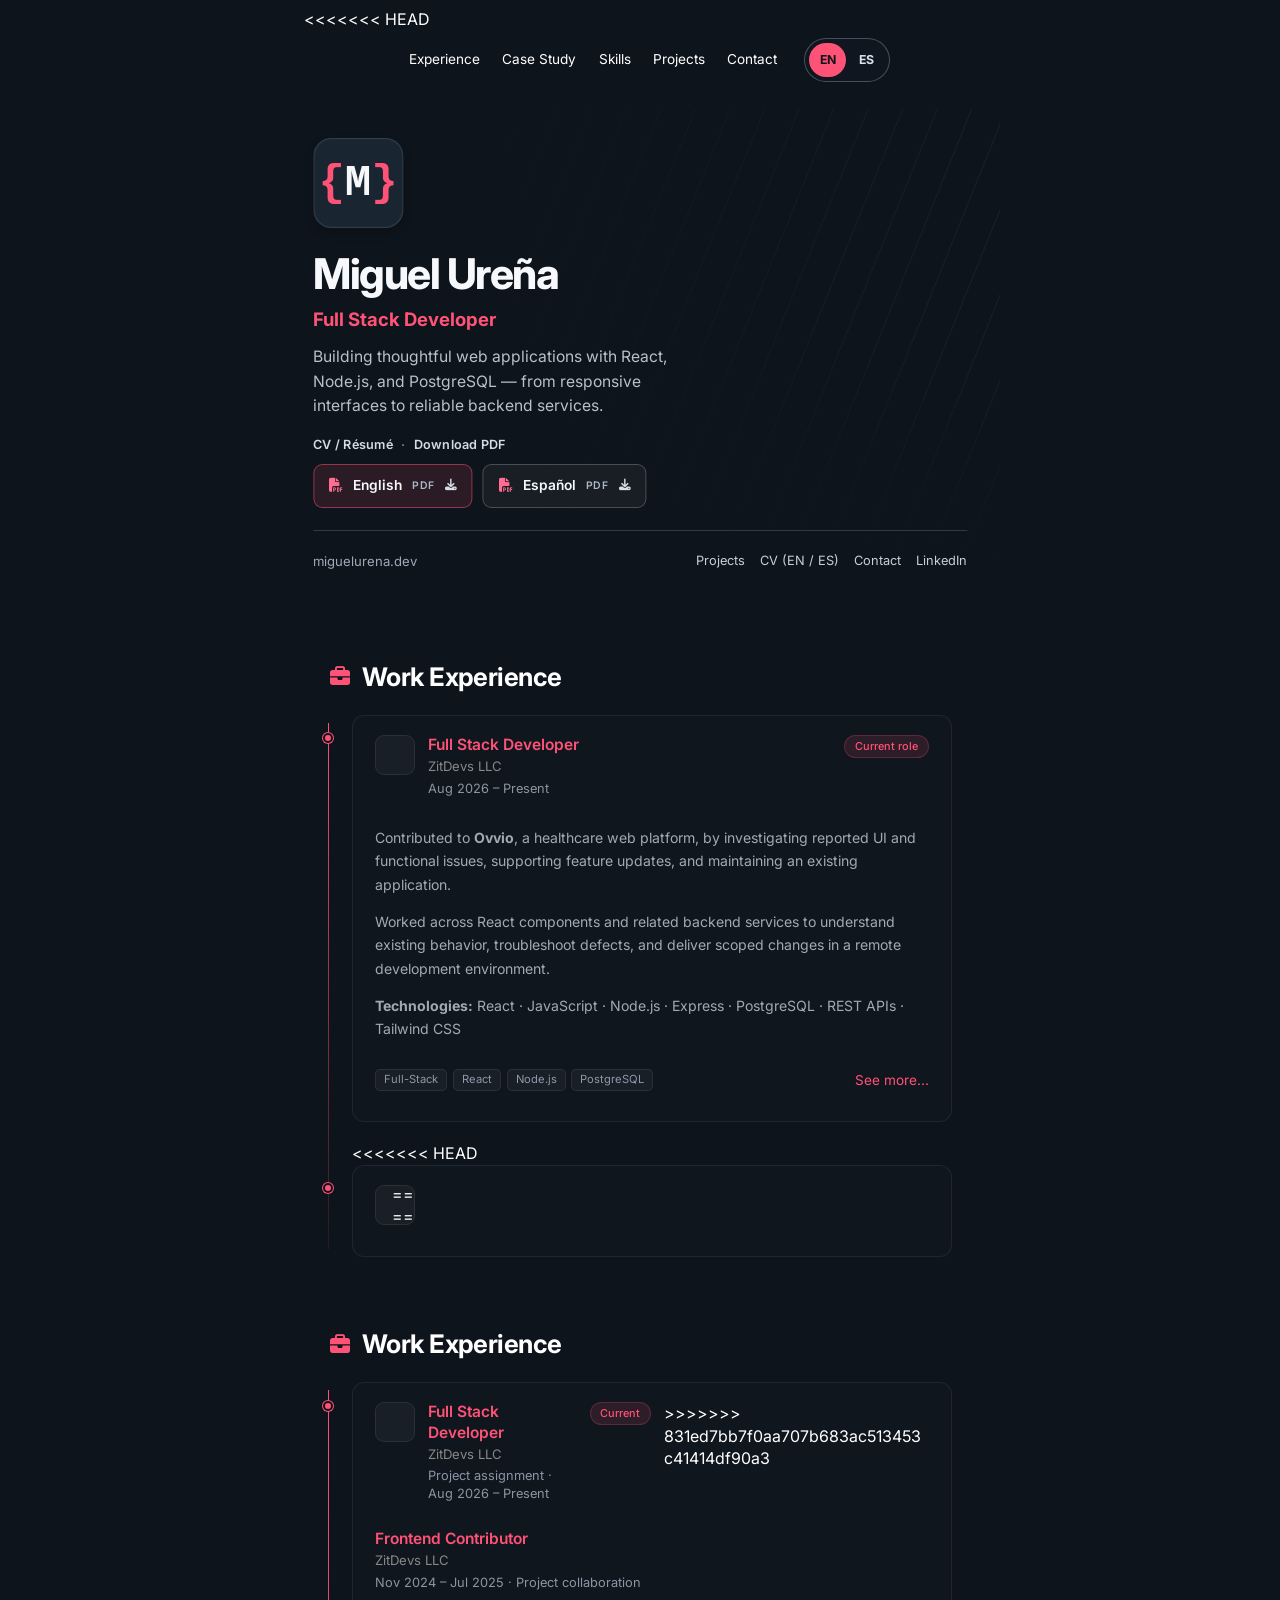
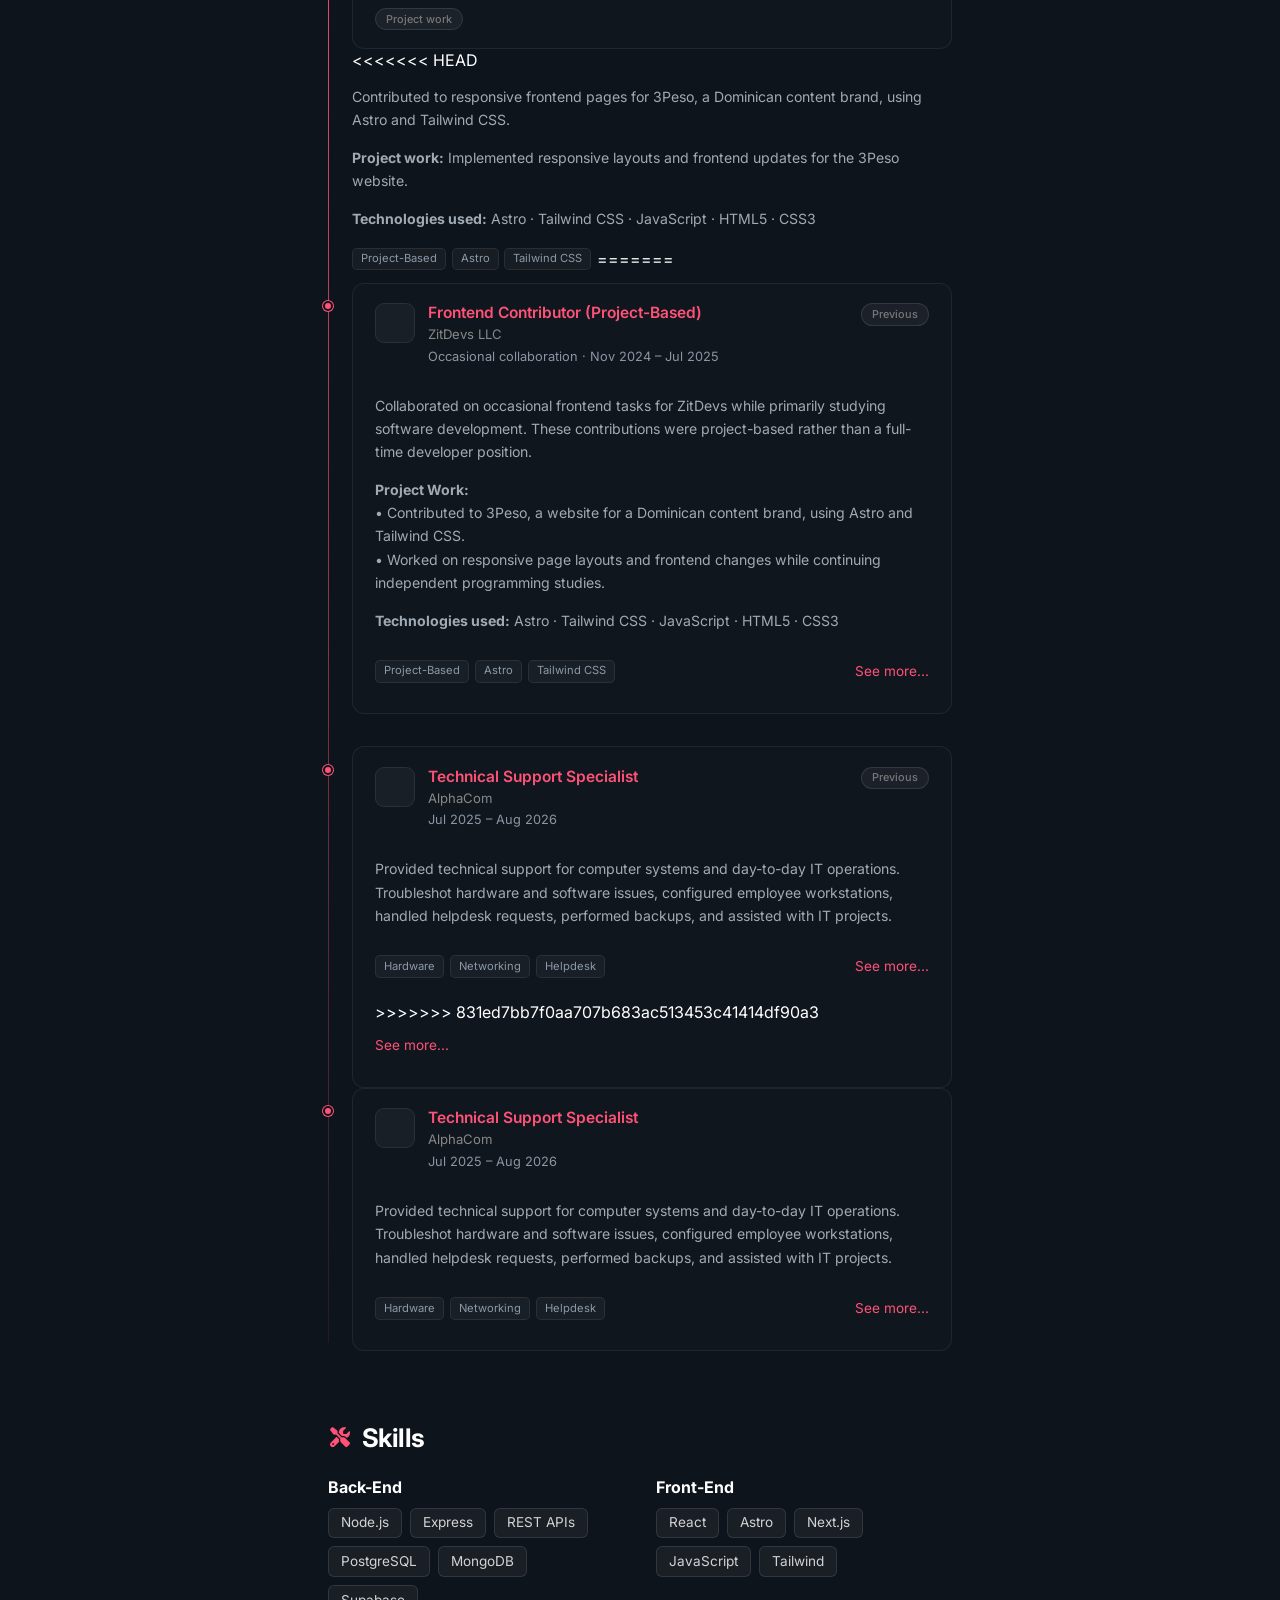
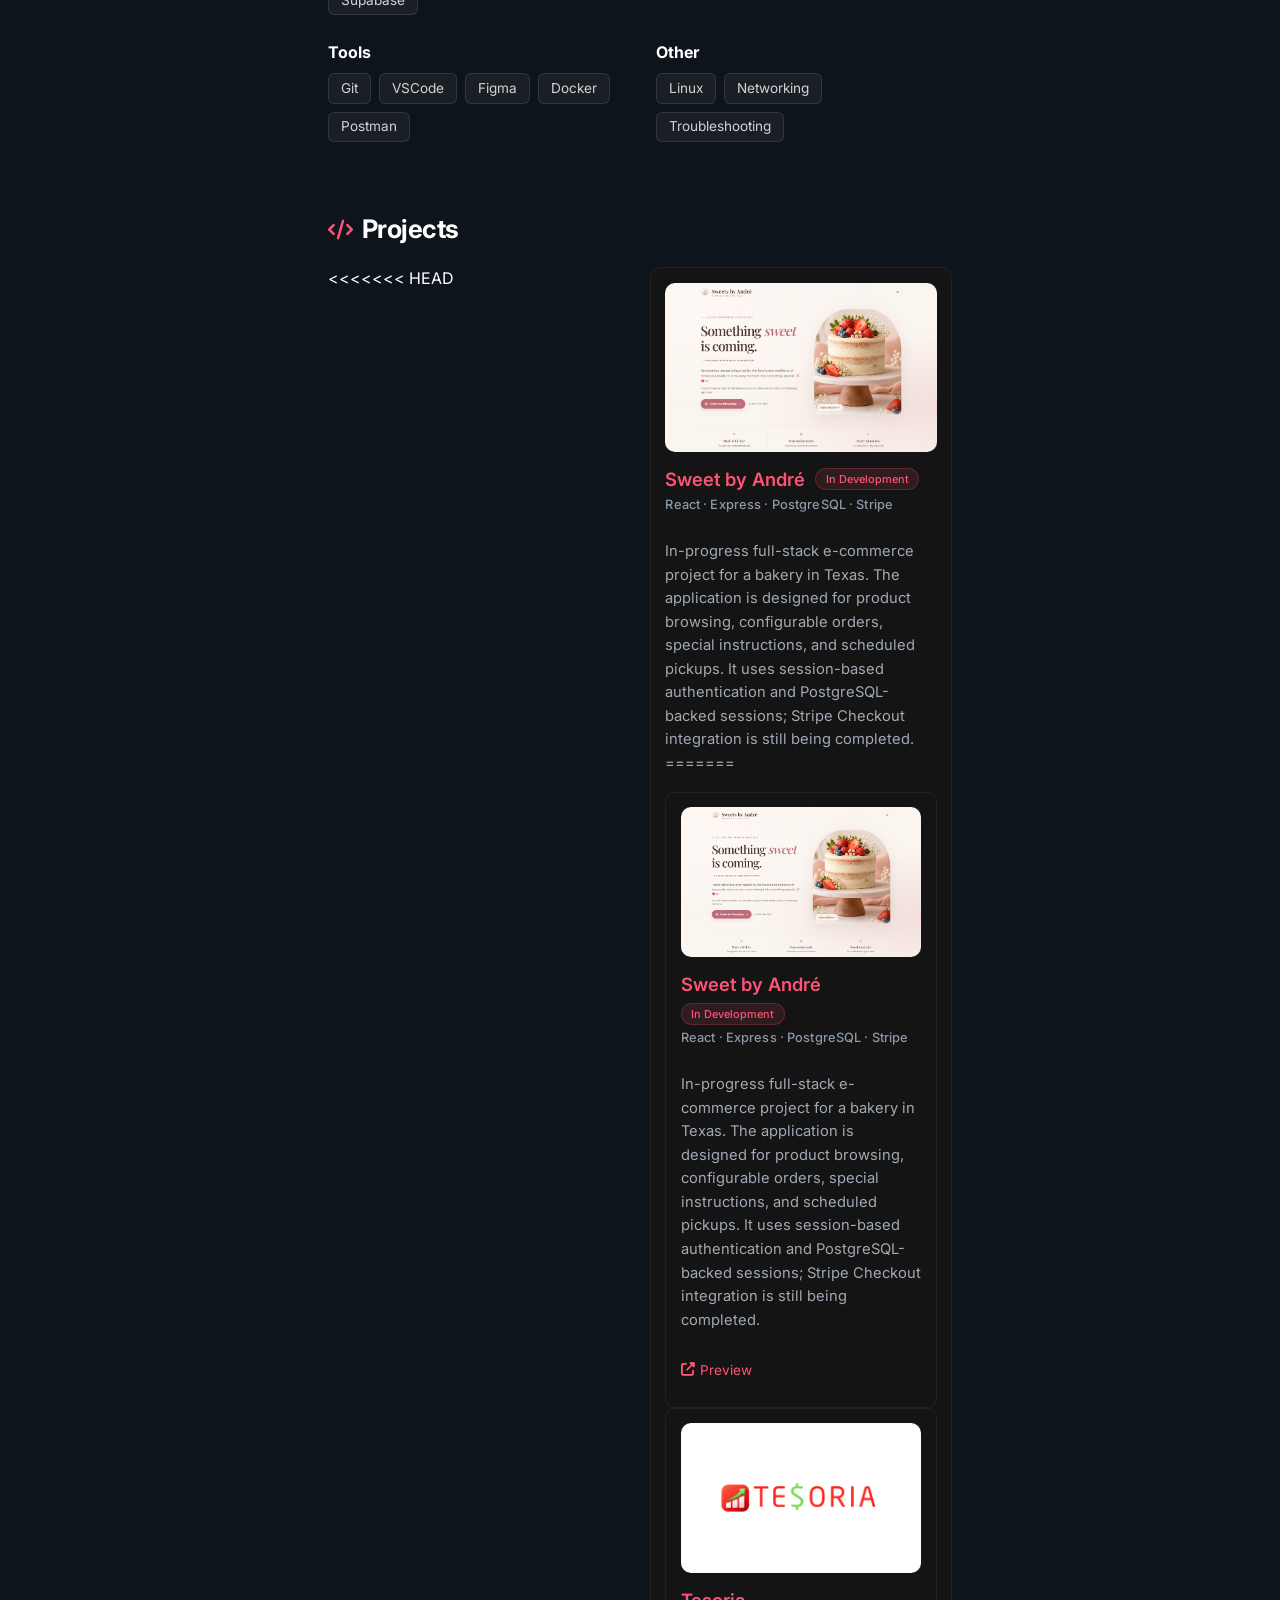
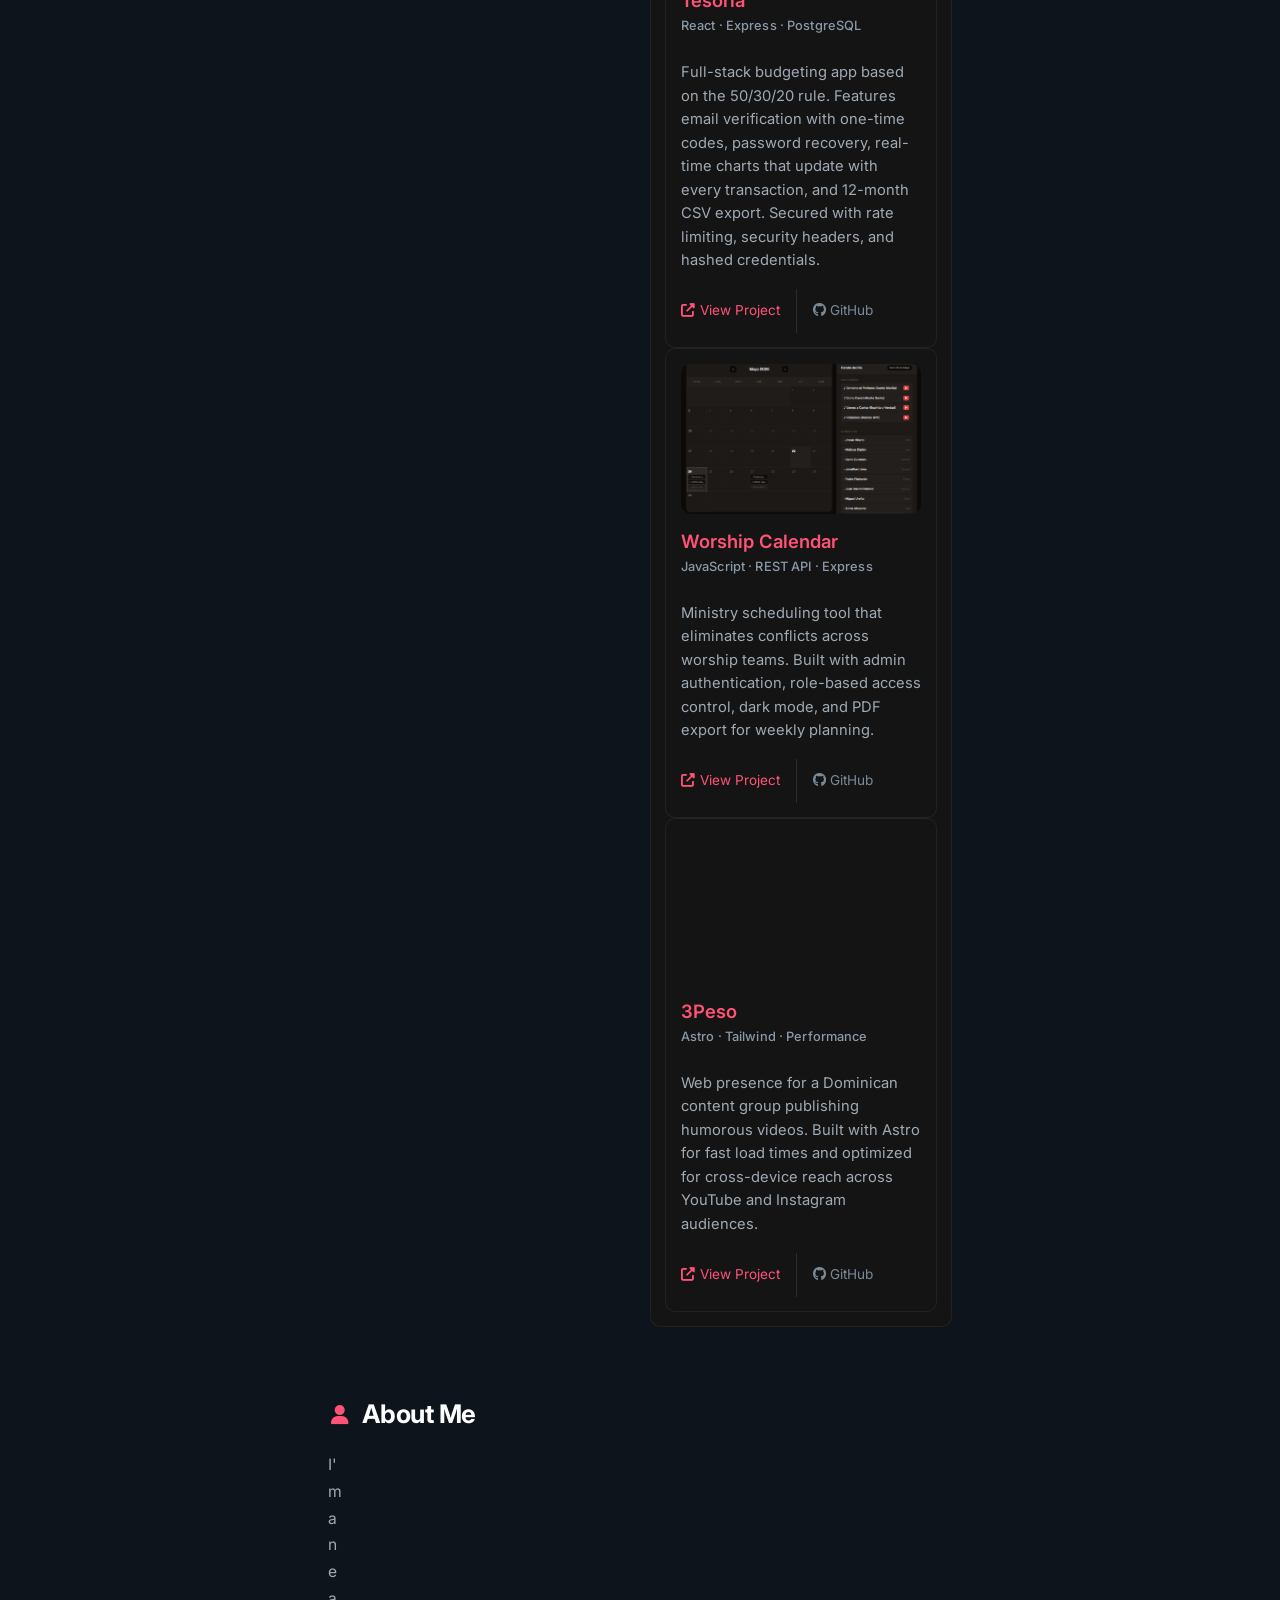
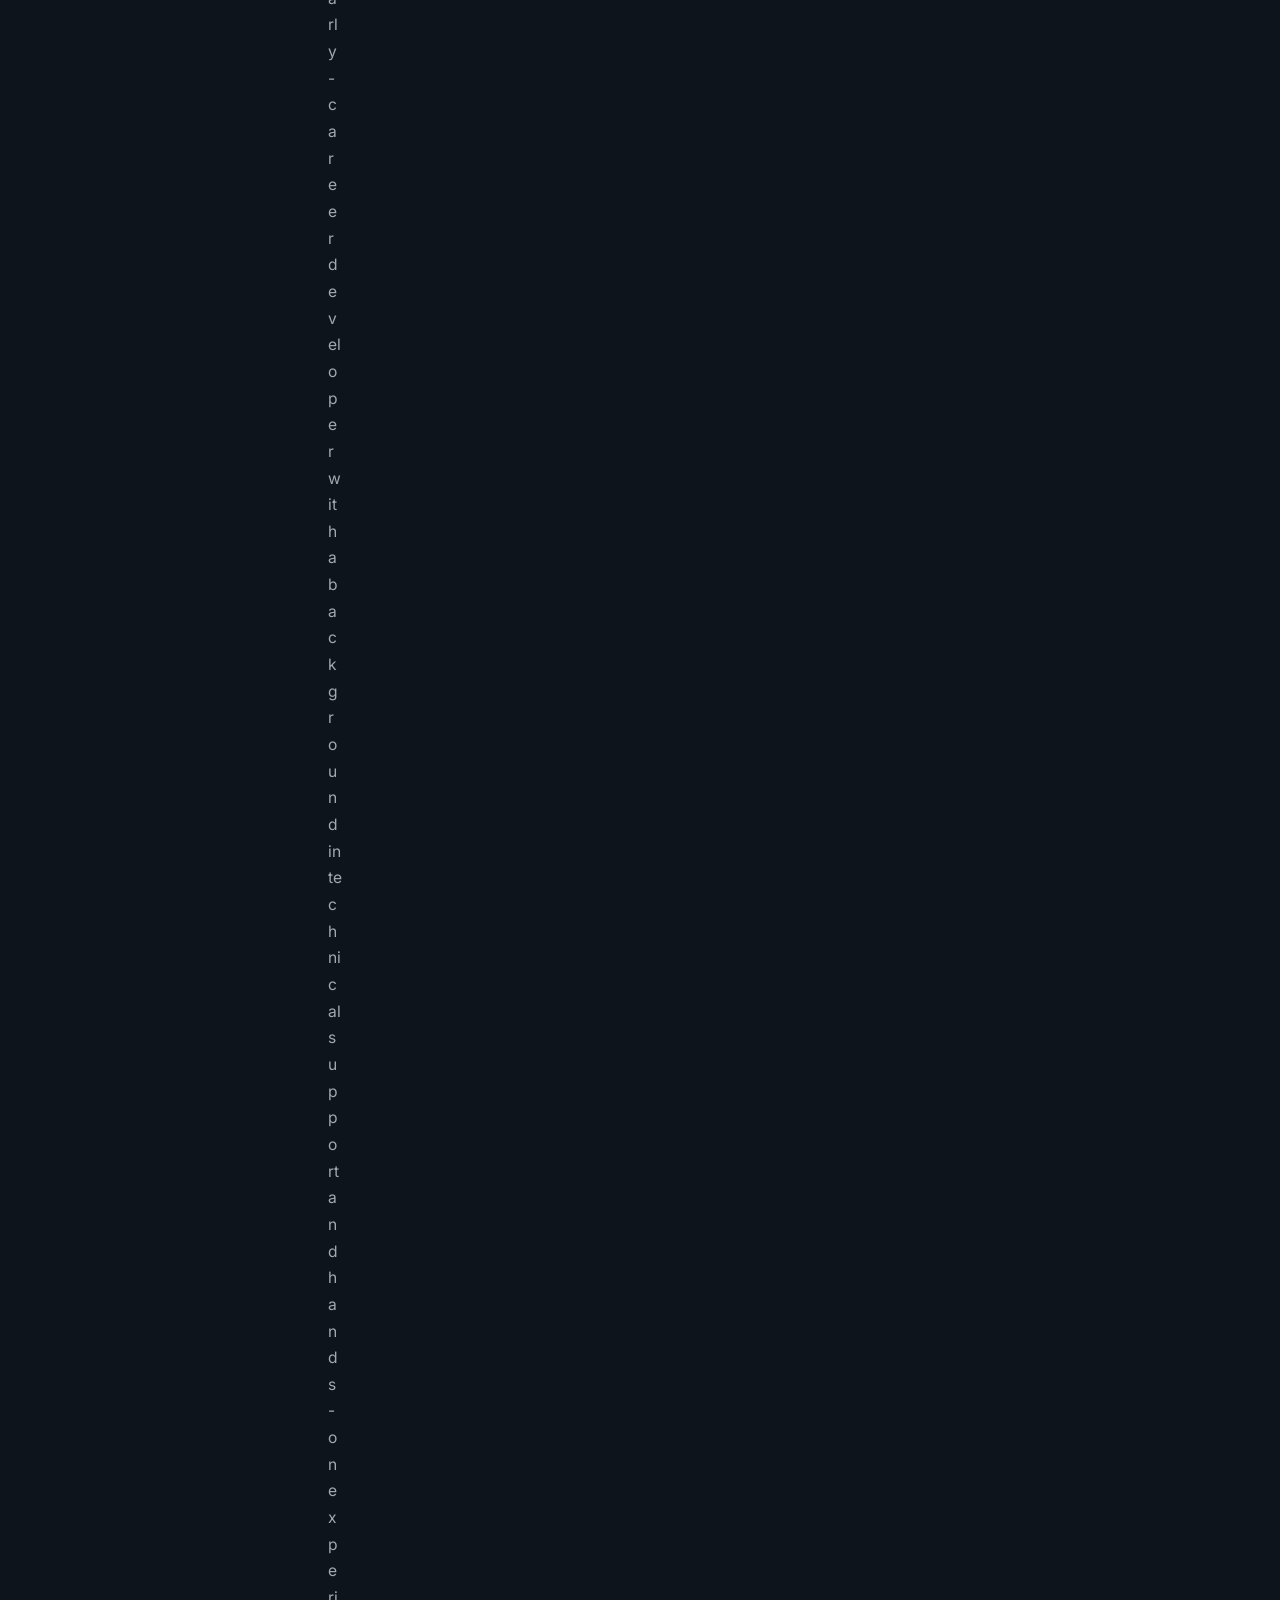
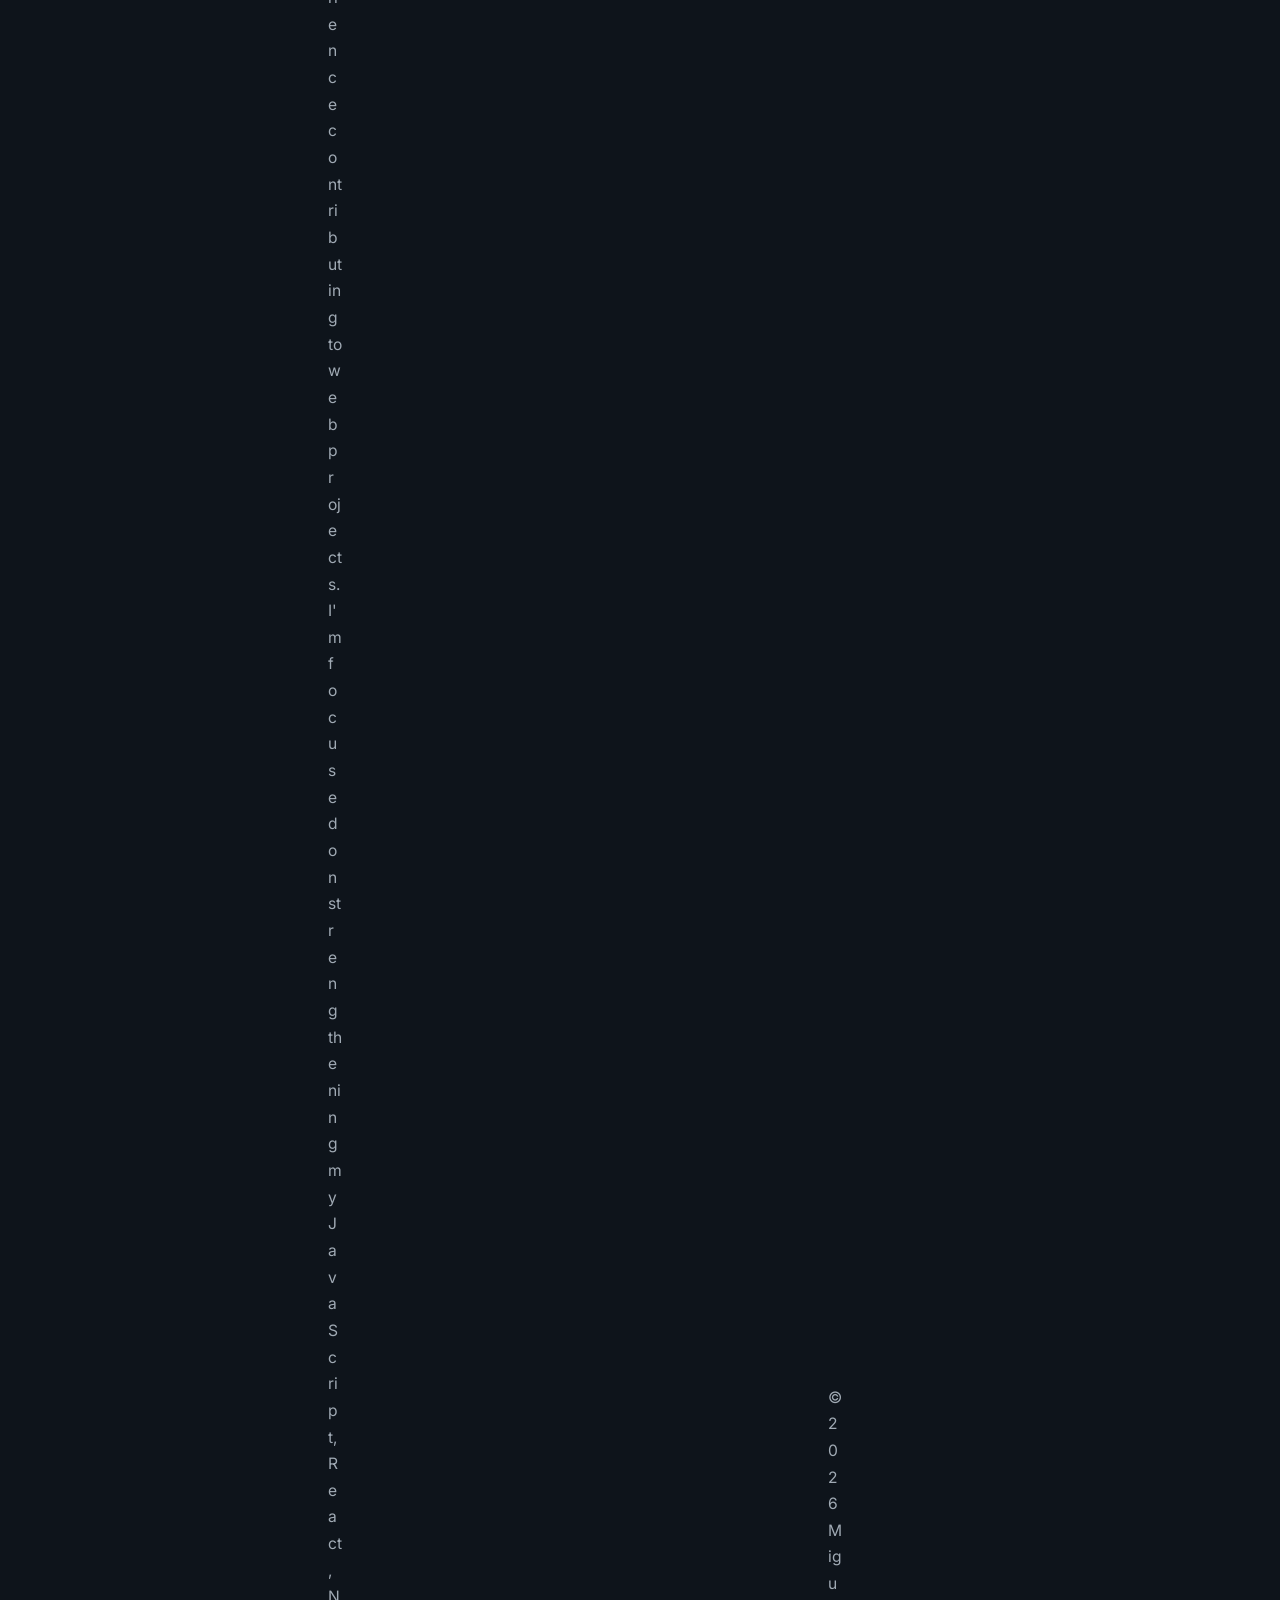
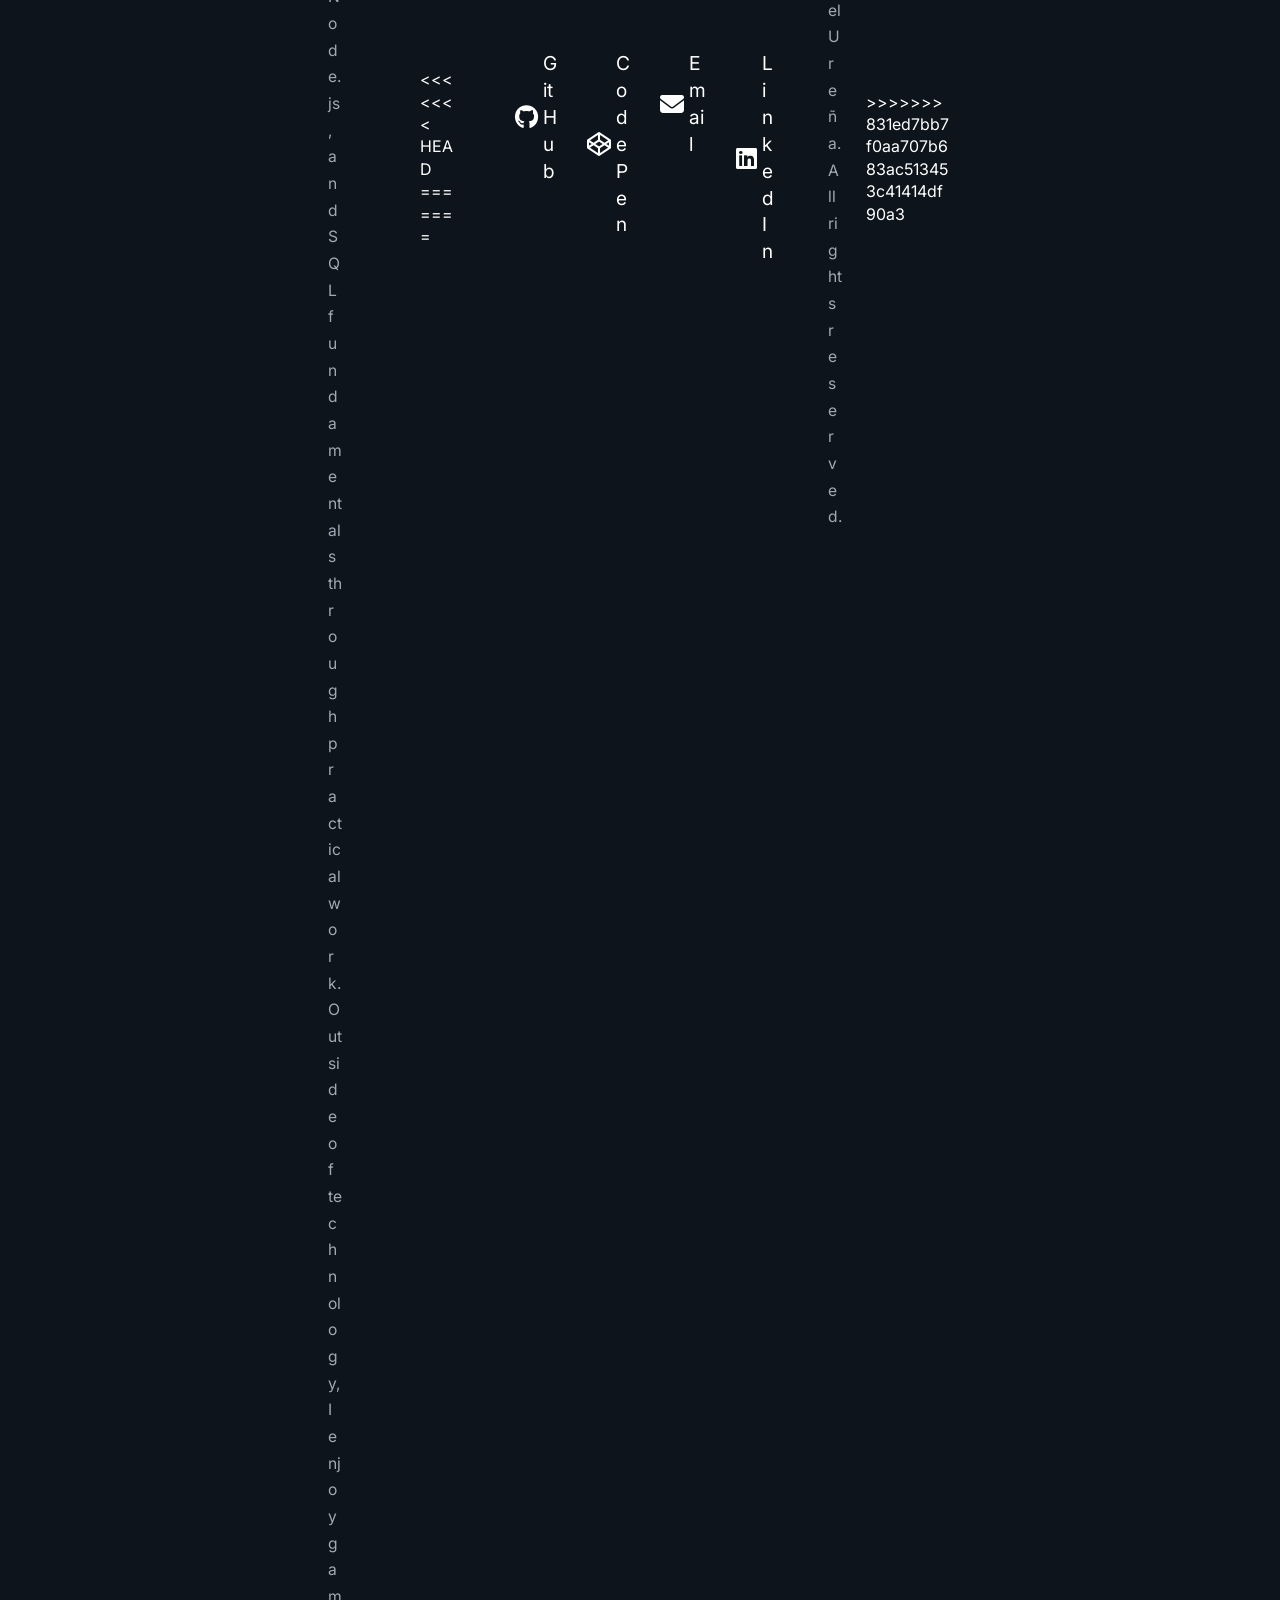
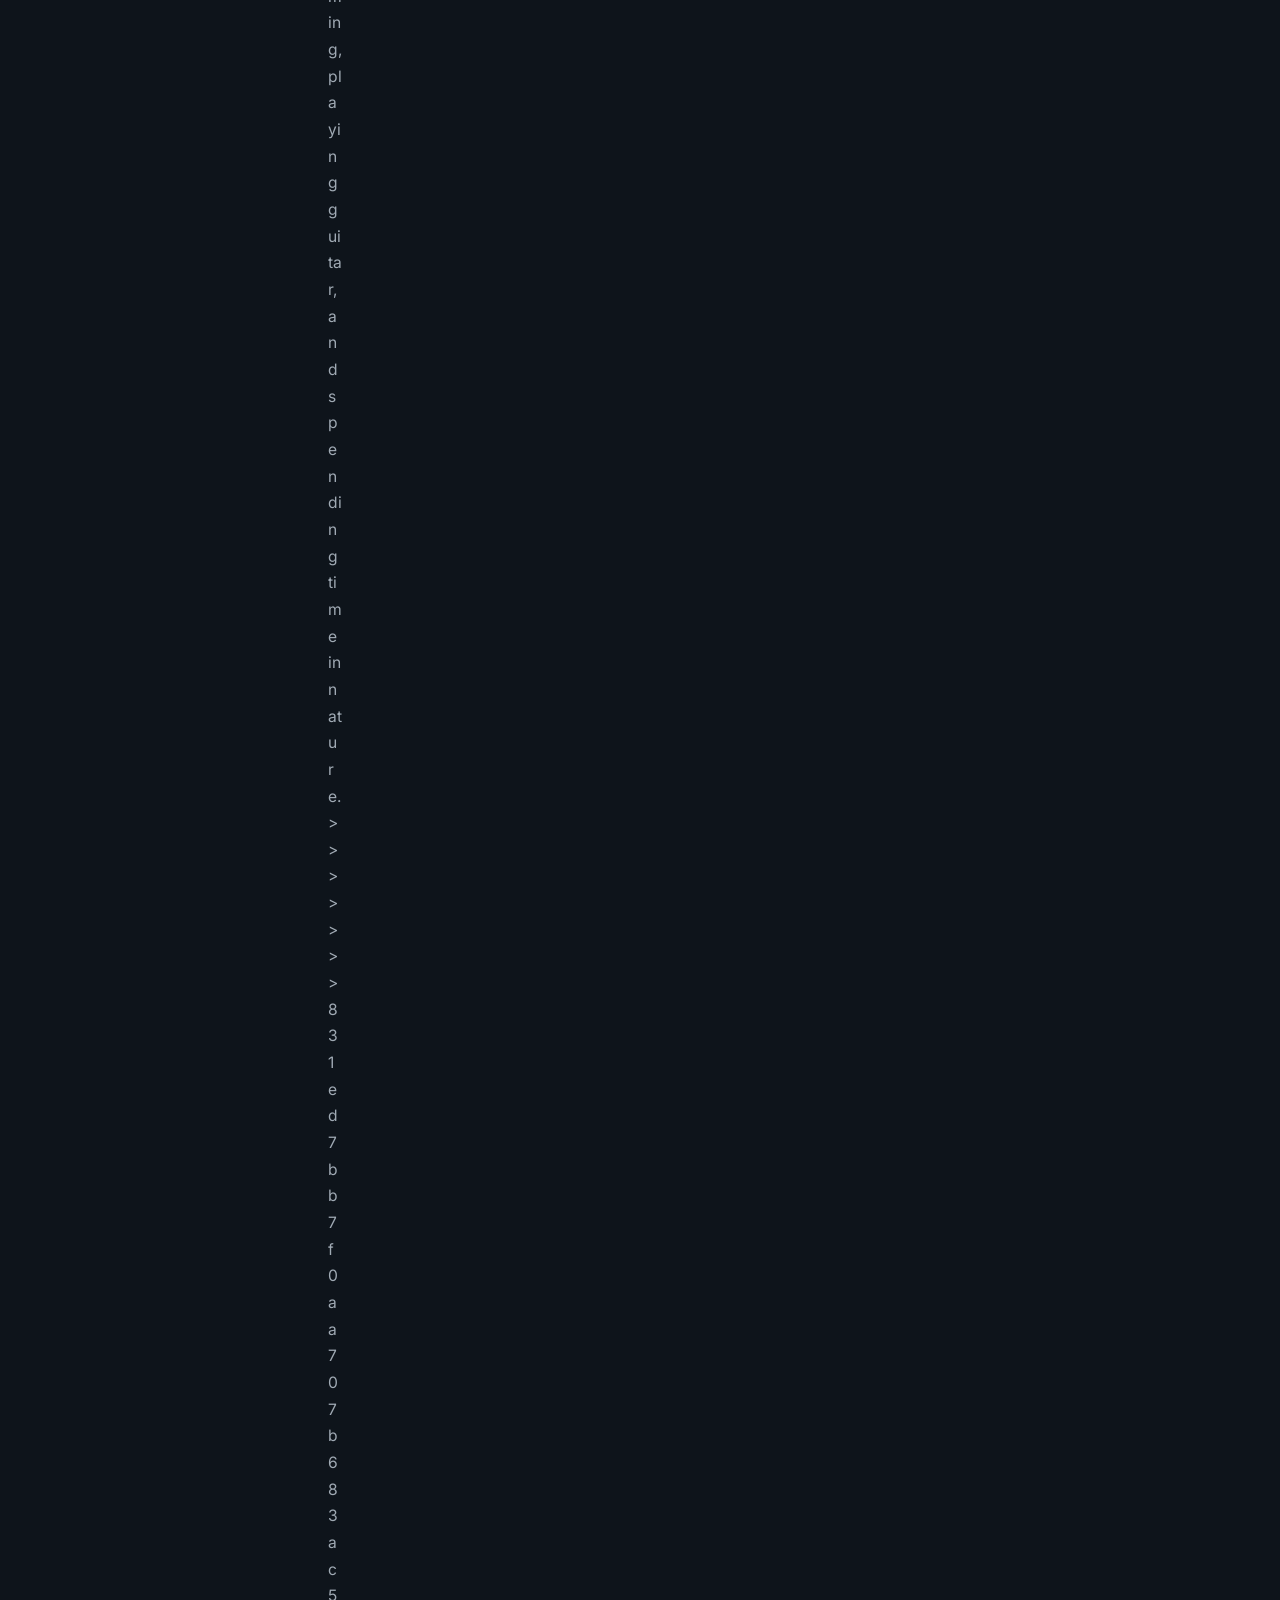
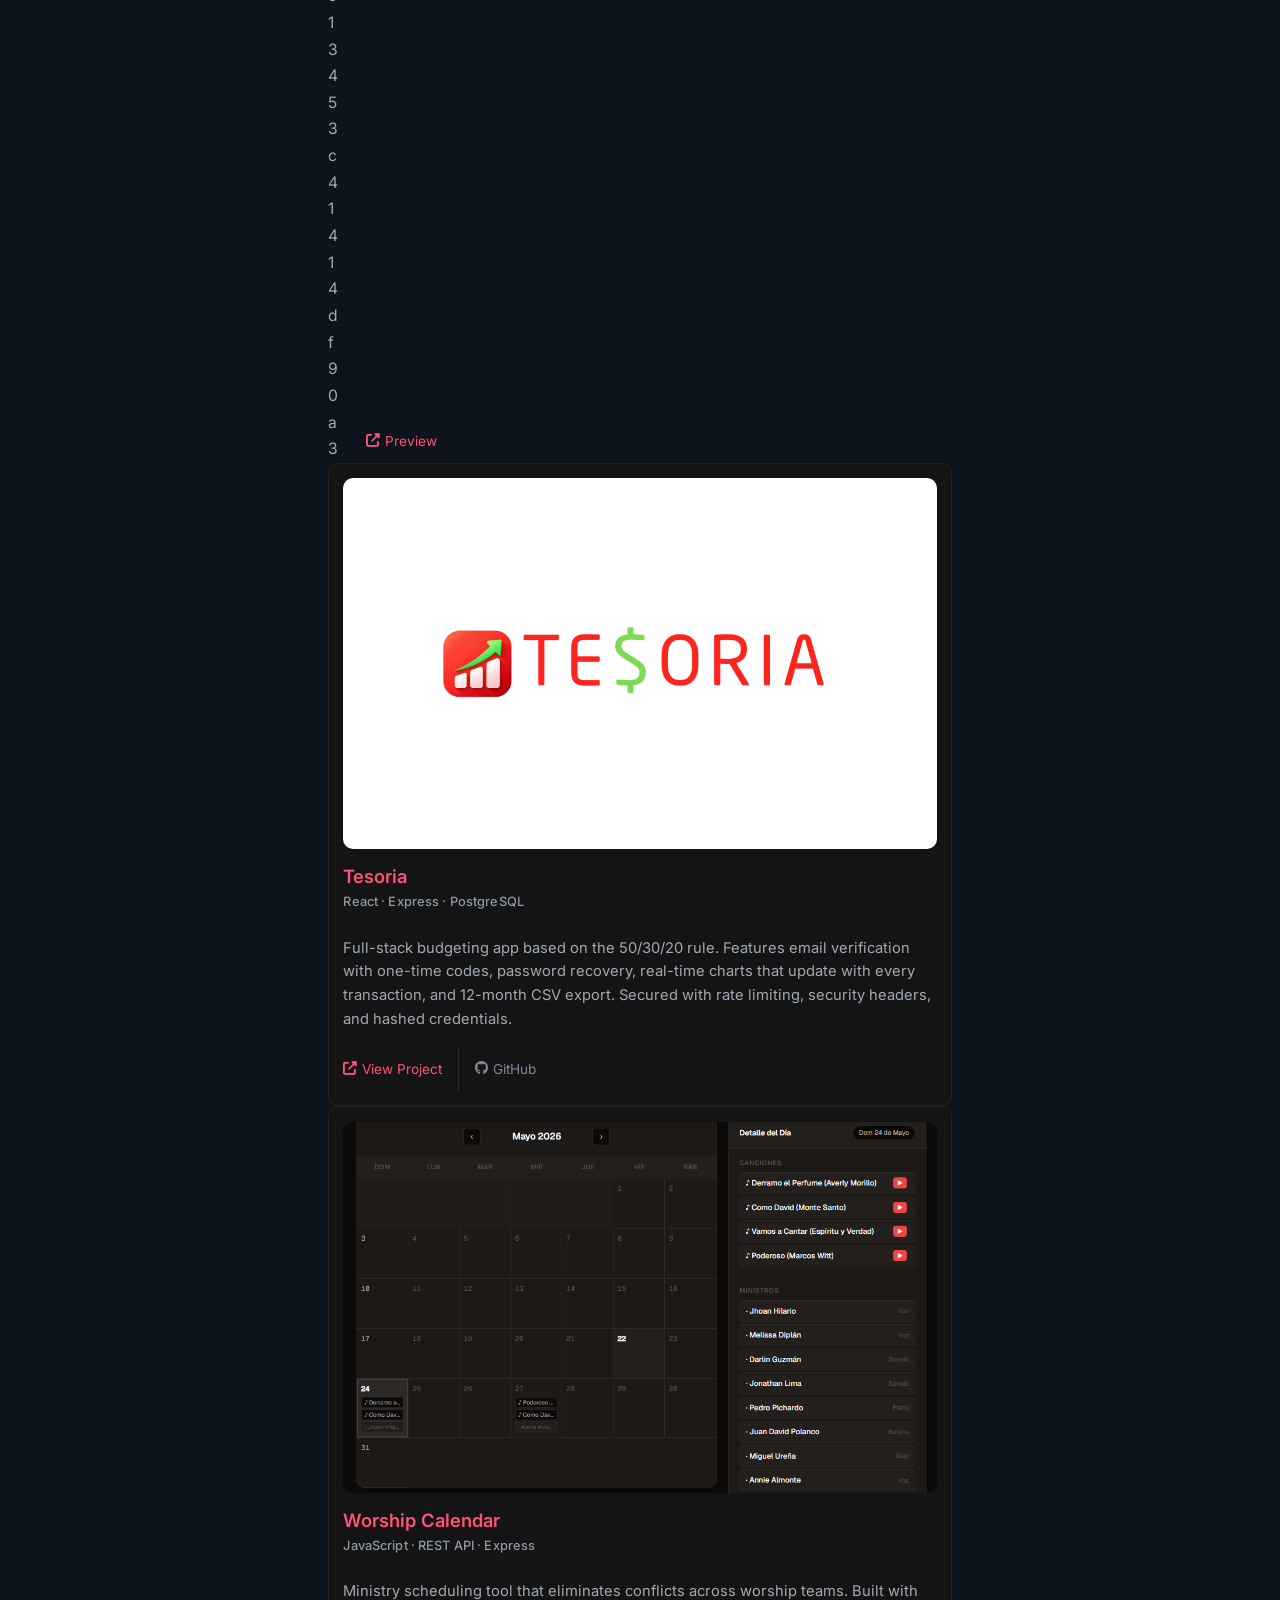
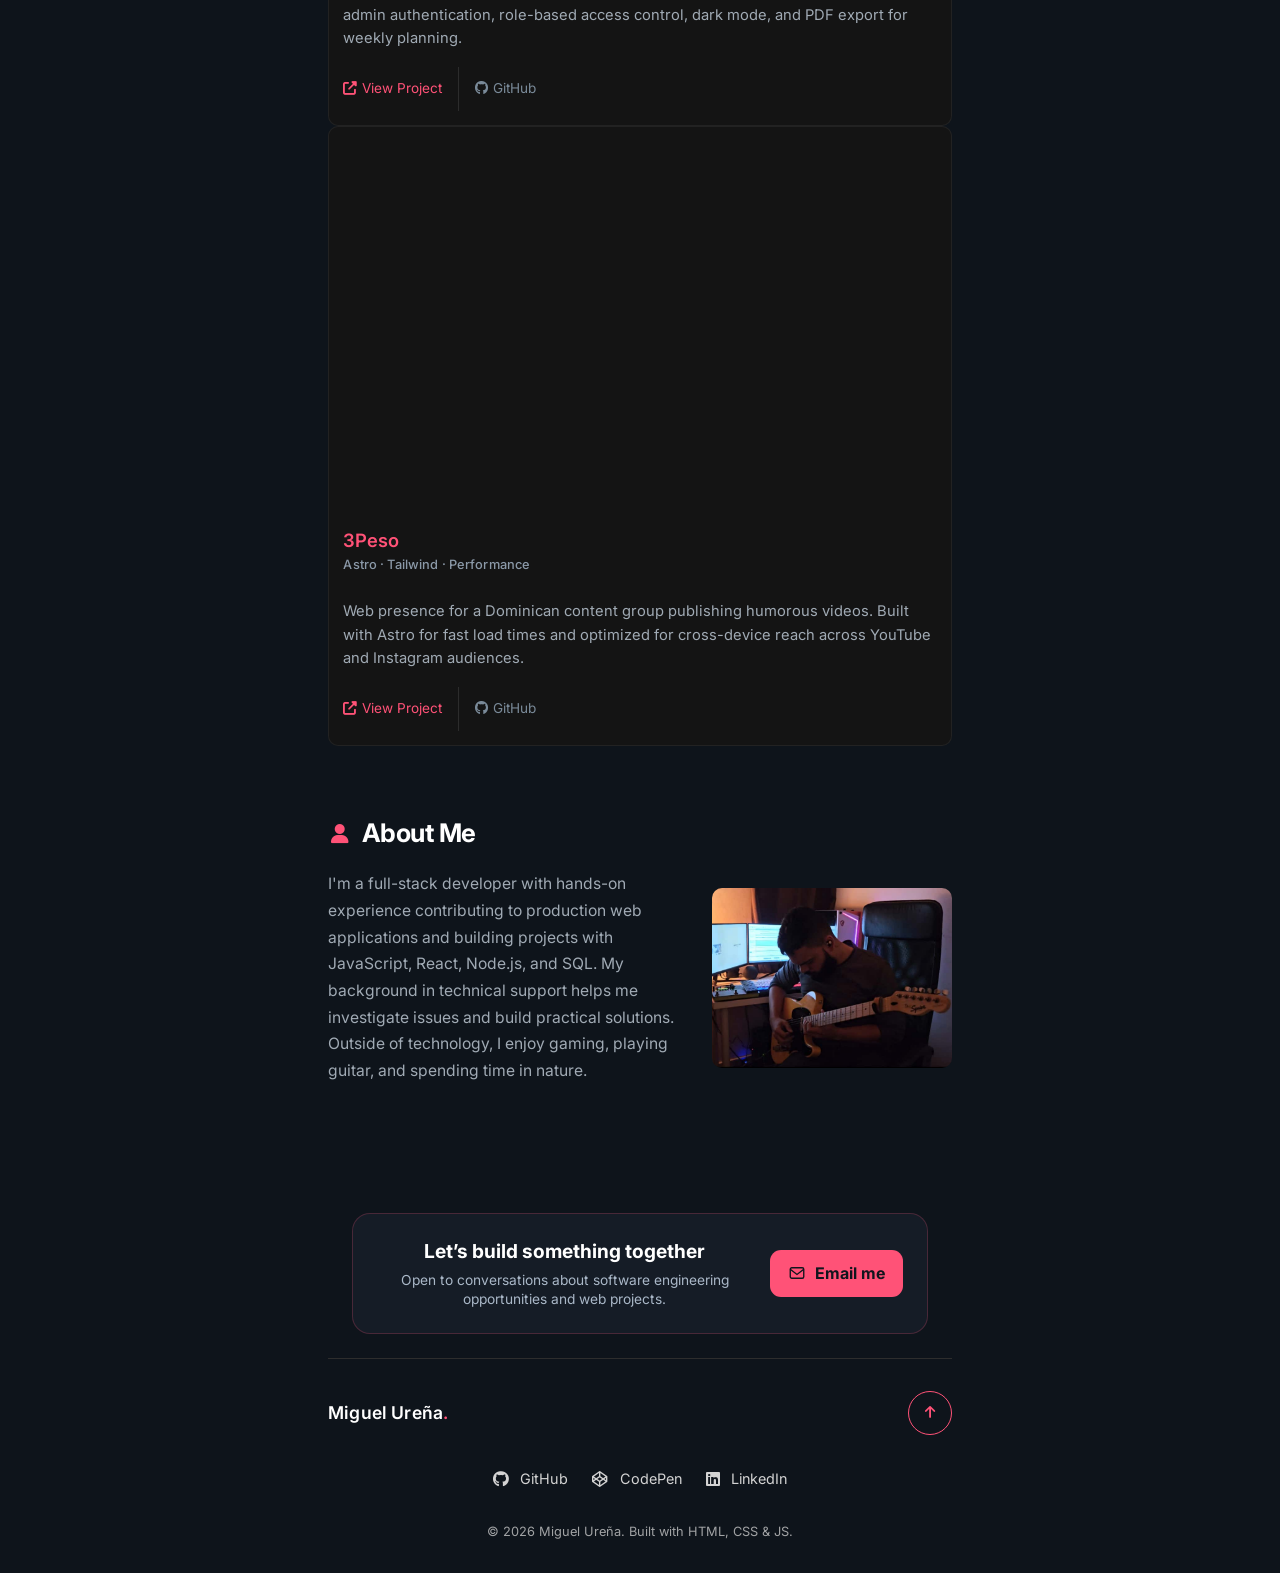
==== commit 626957bc: "feat: update resume content, enhance HTML structure, and improve SEO metadata across multiple files" ====
--- a/index.html
+++ b/index.html
@@ -2,6 +2,7 @@
 
 <html lang="en">
 
+<<<<<<< HEAD
 <head>
   <meta charset="utf-8" />
   <meta content="width=device-width, initial-scale=1.0" name="viewport" />
@@ -26,6 +27,38 @@
   <link href="./Assets/styles/styles.css" rel="stylesheet" />
   <!-- Structured Data (Schema.org JSON-LD) -->
   <script type="application/ld+json">
+=======
+    <meta content="Miguel Ureña" name="author" />
+    <!-- Open Graph (OG) -->
+    <meta content="Miguel Ureña | Full Stack Developer" property="og:title" />
+    <meta
+      content="Early-career software developer with hands-on experience contributing to web applications, a technical support background, and projects using React, Node.js, and PostgreSQL."
+      property="og:description"
+    />
+    <meta
+      content="https://miguelurena.dev/Assets/Images/social-preview.png"
+      property="og:image"
+    />
+    <meta content="https://miguelurena.dev/" property="og:url" />
+    <meta content="website" property="og:type" />
+    <!-- Fonts & Icons -->
+    <link
+      href="https://fonts.googleapis.com/css2?family=Inter:wght@400;600&amp;display=swap"
+      rel="stylesheet"
+    />
+    <link
+      href="https://cdnjs.cloudflare.com/ajax/libs/font-awesome/6.5.0/css/all.min.css"
+      rel="stylesheet"
+    />
+    <script>
+      document.documentElement.classList.add("js");
+    </script>
+    <!-- Styles & Favicon -->
+    <link href="/Assets/styles/styles.css" rel="stylesheet" />
+
+    <!-- Structured Data (Schema.org JSON-LD) -->
+    <script type="application/ld+json">
+>>>>>>> 831ed7bb7f0aa707b683ac513453c41414df90a3
       {
         "@context": "https://schema.org/",
         "@type": "Person",
@@ -165,6 +198,7 @@
           </div>
         </div>
       </div>
+<<<<<<< HEAD
       <!-- ZitDevs: occasional project-based collaboration while studying -->
       <div class="timeline-item">
         <div class="timeline-dot"></div>
@@ -173,6 +207,37 @@
             <div class="tl-logo">
               <img alt="ZitDevs LLC - Frontend project collaboration" decoding="async" loading="lazy"
                 src="./Assets/Images/zitdevs.png" />
+=======
+    </section>
+
+    <section id="experience">
+      <div class="experience-header">
+        <i class="fas fa-briefcase"></i>
+        <h2>Work Experience</h2>
+      </div>
+      <div class="timeline">
+        <!-- ZitDevs: Full Stack Developer — regular project assignment -->
+        <div class="timeline-item">
+          <div class="timeline-dot"></div>
+          <div class="timeline-content">
+            <div class="tl-top">
+              <div class="tl-logo">
+                <img
+                  alt="ZitDevs LLC - Full Stack Developer"
+                  decoding="async"
+                  loading="lazy"
+                  src="/Assets/Images/zitdevs.png"
+                />
+              </div>
+              <div class="tl-meta">
+                <h3 class="job-title">Full Stack Developer</h3>
+                <h4 class="company-name">ZitDevs LLC</h4>
+                <p class="description">
+                  Project assignment · Aug 2026 – Present
+                </p>
+              </div>
+              <span class="tl-badge badge-current">Current</span>
+>>>>>>> 831ed7bb7f0aa707b683ac513453c41414df90a3
             </div>
             <div class="tl-meta">
               <h3 class="job-title">Frontend Contributor</h3>
@@ -181,6 +246,7 @@
             </div>
             <span class="tl-badge badge-past">Project work</span>
           </div>
+<<<<<<< HEAD
           <p class="description">Contributed to responsive frontend pages for 3Peso, a Dominican content brand, using
             Astro and Tailwind CSS.</p>
           <p class="description"><strong>Project work:</strong> Implemented responsive layouts and frontend updates for
@@ -194,6 +260,103 @@
               <span class="tl-tag">Project-Based</span>
               <span class="tl-tag">Astro</span>
               <span class="tl-tag">Tailwind CSS</span>
+=======
+        </div>
+        <!-- ZitDevs: occasional project-based collaboration while studying -->
+        <div class="timeline-item">
+          <div class="timeline-dot"></div>
+          <div class="timeline-content">
+            <div class="tl-top">
+              <div class="tl-logo">
+                <img
+                  alt="ZitDevs LLC - Frontend project collaboration"
+                  decoding="async"
+                  loading="lazy"
+                  src="/Assets/Images/zitdevs.png"
+                />
+              </div>
+              <div class="tl-meta">
+                <h3 class="job-title">Frontend Contributor (Project-Based)</h3>
+                <h4 class="company-name">ZitDevs LLC</h4>
+                <p class="description">
+                  Occasional collaboration · Nov 2024 – Jul 2025
+                </p>
+              </div>
+              <span class="tl-badge badge-past">Previous</span>
+            </div>
+            <p class="description">
+              Collaborated on occasional frontend tasks for ZitDevs while
+              primarily studying software development. These contributions were
+              project-based rather than a full-time developer position.
+            </p>
+            <p class="description">
+              <strong>Project Work:</strong><br />
+              • Contributed to 3Peso, a website for a Dominican content brand,
+              using Astro and Tailwind CSS.<br />
+              • Worked on responsive page layouts and frontend changes while
+              continuing independent programming studies.<br />
+            </p>
+            <p class="description">
+              <strong>Technologies used:</strong> Astro · Tailwind CSS ·
+              JavaScript · HTML5 · CSS3
+            </p>
+            <div class="tl-footer">
+              <div class="tl-tags">
+                <span class="tl-tag">Project-Based</span>
+                <span class="tl-tag">Astro</span>
+                <span class="tl-tag">Tailwind CSS</span>
+              </div>
+              <a
+                class="see-more"
+                href="https://zitdevs.com/"
+                rel="noopener noreferrer"
+                target="_blank"
+                >See more...</a
+              >
+            </div>
+          </div>
+        </div>
+        <!-- AlphaCom -->
+        <div class="timeline-item">
+          <div class="timeline-dot"></div>
+          <div class="timeline-content">
+            <div class="tl-top">
+              <div class="tl-logo">
+                <img
+                  alt="AlphaCom Technical Support Specialist role"
+                  class="alphacom-logo"
+                  decoding="async"
+                  loading="lazy"
+                  src="/Assets/Images/alphacomrd_logo.jpeg"
+                />
+              </div>
+              <div class="tl-meta">
+                <h3 class="job-title">Technical Support Specialist</h3>
+                <h4 class="company-name">AlphaCom</h4>
+                <p class="description">Jul 2025 – Aug 2026</p>
+              </div>
+              <span class="tl-badge badge-past">Previous</span>
+            </div>
+            <p class="description">
+              Provided technical support for computer systems and day-to-day IT
+              operations. Troubleshot hardware and software issues, configured
+              employee workstations, handled helpdesk requests, performed
+              backups, and assisted with IT projects.
+            </p>
+            <div class="tl-footer">
+              <div class="tl-tags">
+                <span class="tl-tag">Hardware</span>
+                <span class="tl-tag">Networking</span>
+                <span class="tl-tag">Helpdesk</span>
+              </div>
+              <a
+                class="see-more"
+                href="https://www.instagram.com/alphacom.rd/?hl=en"
+                rel="noopener noreferrer"
+                target="_blank"
+                >See more...</a
+              >
+>>>>>>> 831ed7bb7f0aa707b683ac513453c41414df90a3
             </div>
             <a class="see-more" href="https://zitdevs.com/" rel="noopener noreferrer" target="_blank">See more...</a>
           </div>
@@ -316,6 +479,7 @@
           </div>
         </div>
 -->
+<<<<<<< HEAD
       <!-- Sweet by André -->
       <div class="project-card scale-in">
         <img alt="Sweet by André bakery e-commerce storefront" decoding="async" loading="lazy"
@@ -331,12 +495,205 @@
           orders, special instructions, and scheduled pickups. It uses
           session-based authentication and PostgreSQL-backed sessions;
           Stripe Checkout integration is still being completed.
+=======
+
+        <!-- Sweet by André -->
+        <div class="project-card scale-in">
+          <img
+            alt="Sweet by André bakery e-commerce storefront"
+            decoding="async"
+            loading="lazy"
+            src="/Assets/Images/sweetsbyandre-thumbnail.png"
+          />
+          <h3 class="project-title">
+            Sweet by André
+            <span class="tl-badge badge-current">In Development</span>
+          </h3>
+          <h4>React · Express · PostgreSQL · Stripe</h4>
+          <p class="project-description">
+            In-progress full-stack e-commerce project for a bakery in Texas. The
+            application is designed for product browsing, configurable orders,
+            special instructions, and scheduled pickups. It uses session-based
+            authentication and PostgreSQL-backed sessions; Stripe Checkout
+            integration is still being completed.
+          </p>
+          <div class="project-links">
+            <a
+              class="see-more"
+              href="https://www.sweetsbyandre.com/"
+              rel="noopener noreferrer"
+              target="_blank"
+            >
+              <i class="fas fa-external-link-alt"></i> Preview
+            </a>
+          </div>
+        </div>
+
+        <!-- Tesoria -->
+        <div class="project-card scale-in">
+          <img
+            alt="Tesoria budgeting app dashboard"
+            decoding="async"
+            loading="lazy"
+            src="/Assets/Images/tesoria-thumbnail.png"
+          />
+          <h3 class="project-title">Tesoria</h3>
+          <h4>React · Express · PostgreSQL</h4>
+          <p class="project-description">
+            Full-stack budgeting app based on the 50/30/20 rule. Features email
+            verification with one-time codes, password recovery, real-time
+            charts that update with every transaction, and 12-month CSV export.
+            Secured with rate limiting, security headers, and hashed
+            credentials.
+          </p>
+          <div class="project-links">
+            <a
+              class="see-more"
+              href="https://tesoria.onrender.com/"
+              rel="noopener noreferrer"
+              target="_blank"
+            >
+              <i class="fas fa-external-link-alt"></i> View Project
+            </a>
+            <a
+              class="see-more github-link"
+              href="https://github.com/miguelangelurena/tesoria"
+              rel="noopener noreferrer"
+              target="_blank"
+            >
+              <i class="fab fa-github"></i> GitHub
+            </a>
+          </div>
+        </div>
+        <!-- Worship Calendar -->
+        <div class="project-card scale-in">
+          <img
+            alt="Calendario Zoé - Ministry Calendar App"
+            decoding="async"
+            loading="lazy"
+            src="/Assets/Images/zoe.png"
+          />
+          <h3 class="project-title">Worship Calendar</h3>
+          <h4>JavaScript · REST API · Express</h4>
+          <p class="project-description">
+            Ministry scheduling tool that eliminates conflicts across worship
+            teams. Built with admin authentication, role-based access control,
+            dark mode, and PDF export for weekly planning.
+          </p>
+          <div class="project-links">
+            <a
+              class="see-more"
+              href="https://calendariozoe.space/"
+              rel="noopener noreferrer"
+              target="_blank"
+            >
+              <i class="fas fa-external-link-alt"></i> View Project
+            </a>
+            <a
+              class="see-more github-link"
+              href="https://github.com/miguelangelurena/calendar-app"
+              rel="noopener noreferrer"
+              target="_blank"
+            >
+              <i class="fab fa-github"></i> GitHub
+            </a>
+          </div>
+        </div>
+        <!-- 3Peso -->
+        <div class="project-card scale-in">
+          <img
+            alt="3Peso Project Logo"
+            decoding="async"
+            loading="lazy"
+            src="/Assets/Images/3.png"
+          />
+          <h3 class="project-title">3Peso</h3>
+          <h4>Astro · Tailwind · Performance</h4>
+          <p class="project-description">
+            Web presence for a Dominican content group publishing humorous
+            videos. Built with Astro for fast load times and optimized for
+            cross-device reach across YouTube and Instagram audiences.
+          </p>
+          <div class="project-links">
+            <a
+              class="see-more"
+              href="https://3-peso.vercel.app/"
+              rel="noopener noreferrer"
+              target="_blank"
+            >
+              <i class="fas fa-external-link-alt"></i> View Project
+            </a>
+            <a
+              class="see-more github-link"
+              href="https://github.com/miguelangelurena/3_peso"
+              rel="noopener noreferrer"
+              target="_blank"
+            >
+              <i class="fab fa-github"></i> GitHub
+            </a>
+          </div>
+        </div>
+      </div>
+    </section>
+    <section id="about-me">
+      <div class="projects-header">
+        <i class="fas fa-user"></i>
+        <h2>About Me</h2>
+      </div>
+      <div class="about-container">
+        <p class="fade-in-left">
+          I'm an early-career developer with a background in technical support
+          and hands-on experience contributing to web projects. I'm focused on
+          strengthening my JavaScript, React, Node.js, and SQL fundamentals
+          through practical work. Outside of technology, I enjoy gaming, playing
+          guitar, and spending time in nature.
+>>>>>>> 831ed7bb7f0aa707b683ac513453c41414df90a3
         </p>
         <div class="project-links">
           <a class="see-more" href="https://www.sweetsbyandre.com/" rel="noopener noreferrer" target="_blank">
             <i class="fas fa-external-link-alt"></i> Preview
           </a>
         </div>
+<<<<<<< HEAD
+=======
+        <ul class="social-media-links">
+          <li>
+            <a
+              aria-label="GitHub"
+              href="https://github.com/miguelangelurena"
+              rel="noopener noreferrer"
+              target="_blank"
+              ><i class="fab fa-github"></i> GitHub</a
+            >
+          </li>
+          <li>
+            <a
+              aria-label="CodePen"
+              href="https://codepen.io/Shadow31/"
+              rel="noopener noreferrer"
+              target="_blank"
+              ><i class="fab fa-codepen"></i> CodePen</a
+            >
+          </li>
+          <li>
+            <a aria-label="Email" href="mailto:anguel_miguel31@hotmail.com"
+              ><i class="fas fa-envelope"></i> Email</a
+            >
+          </li>
+          <li>
+            <a
+              aria-label="LinkedIn"
+              href="https://www.linkedin.com/in/miguel-urena-2b32892b7/"
+              rel="noopener noreferrer"
+              target="_blank"
+              ><i class="fab fa-linkedin"></i> LinkedIn</a
+            >
+          </li>
+        </ul>
+        <p class="footer-copy">
+          © 2026 Miguel Ureña. Built with HTML, CSS &amp; JS.
+        </p>
+>>>>>>> 831ed7bb7f0aa707b683ac513453c41414df90a3
       </div>
       <!-- Tesoria -->
       <div class="project-card scale-in">
--- a/Assets/styles/styles.css
+++ b/Assets/styles/styles.css
@@ -1432,7 +1432,6 @@
   }
 }
 
-
 /* Bilingual resume downloads — prominent, keyboard-friendly, responsive. */
 .resume-downloads {
   margin: 0 0 22px;
@@ -2197,4 +2196,543 @@
 .contact-card-action:focus-visible {
   outline: 2px solid #ffffff;
   outline-offset: 3px;
+}
+
+:root {
+  --color-text-muted: #a0aab4;
+  --tap-min: 44px;
+}
+
+html {
+  -webkit-text-size-adjust: 100%;
+}
+
+/* Reveal offsets must never create a horizontal scrollbar. */
+html,
+body {
+  overflow-x: clip;
+}
+
+/* Never hide content just because JS has not run: the reveal/fade states only
+   apply once scripts.js adds the .js class to <html>. */
+img,
+.timeline-item,
+.fade-in-up,
+.fade-in-left,
+.fade-in-right,
+.scale-in {
+  opacity: 1;
+  transform: none;
+}
+
+.js img:not(.loaded) {
+  opacity: 0;
+}
+
+.js .timeline-item:not(.in-view),
+.js .fade-in-up:not(.in-view),
+.js .fade-in-left:not(.in-view),
+.js .fade-in-right:not(.in-view),
+.js .scale-in:not(.in-view) {
+  opacity: 0;
+}
+
+.js .timeline-item:not(.in-view),
+.js .fade-in-left:not(.in-view) {
+  transform: translateX(-24px);
+}
+
+.js .fade-in-up:not(.in-view) {
+  transform: translateY(24px);
+}
+
+.js .fade-in-right:not(.in-view) {
+  transform: translateX(24px);
+}
+
+.js .scale-in:not(.in-view) {
+  transform: scale(0.96);
+}
+
+@media (max-width: 760px) {
+
+  .js .timeline-item:not(.in-view),
+  .js .fade-in-left:not(.in-view),
+  .js .fade-in-right:not(.in-view) {
+    transform: translateY(20px);
+  }
+
+  .about-container p,
+  .about-container img {
+    animation: none;
+  }
+}
+
+/* ---- Navigation: readable and tappable on every screen ------------------ */
+nav {
+  padding-top: env(safe-area-inset-top, 0px);
+}
+
+nav ul {
+  gap: 0;
+  padding: 0.2rem 0.5rem;
+  margin-inline: auto;
+}
+
+nav li {
+  margin: 0;
+  font-size: 0.85rem;
+}
+
+nav li a {
+  display: inline-flex;
+  align-items: center;
+  min-height: 40px;
+  padding: 0 0.7rem;
+  border-radius: 999px;
+}
+
+nav ul.scrolled {
+  -webkit-backdrop-filter: blur(10px);
+  backdrop-filter: blur(10px);
+  background-color: rgba(14, 20, 27, 0.85);
+}
+
+nav a.active {
+  color: var(--color-primary);
+}
+
+nav a[aria-current="page"] {
+  color: var(--color-primary);
+}
+
+@media (max-width: 430px) {
+  nav .nav-container {
+    max-width: 100%;
+    margin: 0.3rem auto;
+  }
+
+  nav .nav-container li {
+    font-size: 0.78rem;
+    padding: 0;
+  }
+
+  nav li a {
+    padding: 0 0.5rem;
+  }
+}
+
+@media (max-width: 340px) {
+  nav ul {
+    padding-inline: 0.25rem;
+  }
+
+  nav .nav-container li {
+    font-size: 0.72rem;
+  }
+
+  nav li a {
+    padding: 0 0.3rem;
+  }
+}
+
+/* ---- Section headings: one consistent scale and left edge --------------- */
+.experience-header,
+.skills-header,
+.projects-header {
+  gap: 0.6rem;
+  margin: 0 0 1.4rem;
+}
+
+.experience-header h2,
+.skills-header h2,
+.projects-header h2 {
+  margin: 0;
+  font-size: 1.6rem;
+  line-height: 1.2;
+  letter-spacing: -0.02em;
+}
+
+.experience-header i,
+.skills-header i,
+.projects-header i {
+  font-size: 1.25rem;
+  width: 1.5rem;
+  text-align: center;
+}
+
+#experience,
+#skills,
+#projects,
+#about-me {
+  max-width: none;
+  width: 100%;
+  padding: 1rem 1.5rem;
+  margin: 2.5rem auto;
+  text-align: left;
+}
+
+#projects,
+#skills,
+#experience,
+#about-me {
+  scroll-margin-top: 72px;
+}
+
+@media (max-width: 600px) {
+
+  #experience,
+  #skills,
+  #projects,
+  #about-me {
+    padding-inline: 1.25rem;
+    margin-block: 2rem;
+  }
+}
+
+/* ---- Timeline: align header row, tighten mobile spacing ----------------- */
+.tl-top {
+  flex-wrap: nowrap;
+  align-items: flex-start;
+  gap: 0.8rem;
+}
+
+.tl-meta {
+  flex: 1 1 auto;
+  min-width: 0;
+}
+
+.timeline-content .tl-meta .description {
+  margin: 0.25rem 0 0;
+  font-size: 0.8rem;
+  color: #8a96a3;
+  line-height: 1.4;
+}
+
+.job-title {
+  line-height: 1.3;
+}
+
+.tl-badge {
+  align-self: flex-start;
+  white-space: nowrap;
+}
+
+.timeline-content .description {
+  color: var(--color-text-muted);
+}
+
+.timeline-content .description:last-of-type {
+  margin-bottom: 0.9rem;
+}
+
+.tl-footer {
+  padding-top: 0.2rem;
+}
+
+.tl-tag {
+  color: #8b99a8;
+}
+
+@media (max-width: 600px) {
+  .timeline {
+    padding-left: 1.1rem;
+  }
+
+  .timeline-dot {
+    left: -1.1rem;
+  }
+
+  .timeline-content {
+    padding: 1rem;
+  }
+
+  .tl-top {
+    flex-wrap: wrap;
+  }
+
+  .tl-meta {
+    flex-basis: calc(100% - 56px);
+  }
+
+  .tl-top .tl-badge {
+    order: 3;
+    margin-left: 52px;
+  }
+
+  .timeline-content .description {
+    font-size: 0.9rem;
+    line-height: 1.6;
+  }
+}
+
+/* ---- See-more / project links: real tap targets ------------------------- */
+.see-more {
+  min-height: var(--tap-min);
+  padding-block: 0.3rem;
+  font-size: 0.85rem;
+}
+
+.timeline-content .see-more {
+  margin-left: auto;
+}
+
+.see-more:focus-visible,
+.hero-actions a:focus-visible,
+.hero-domain:focus-visible,
+.skill-badge:focus-visible,
+footer a:focus-visible {
+  outline: 2px solid var(--color-primary);
+  outline-offset: 3px;
+  border-radius: 4px;
+}
+
+/* ---- Skills: two columns when there is room ----------------------------- */
+.skills-columns {
+  display: grid;
+  grid-template-columns: 1fr;
+  gap: 1.4rem;
+}
+
+.skills-column h3 {
+  margin: 0 0 0.6rem;
+  font-size: 1rem;
+  color: var(--color-text);
+}
+
+@media (min-width: 560px) {
+  .skills-columns {
+    grid-template-columns: repeat(2, minmax(0, 1fr));
+    gap: 1.6rem 2rem;
+  }
+}
+
+.skill-badge {
+  font-size: 0.85rem;
+  padding: 0.3rem 0.75rem;
+}
+
+/* ---- Projects: even cards, pinned links, calmer hierarchy --------------- */
+.projects-grid {
+  grid-template-columns: 1fr;
+  gap: 1.25rem;
+  justify-items: stretch;
+}
+
+@media (min-width: 640px) {
+  .projects-grid {
+    grid-template-columns: repeat(2, minmax(0, 1fr));
+  }
+}
+
+.project-card {
+  display: flex;
+  flex-direction: column;
+  padding: 0.9rem;
+}
+
+.project-card img {
+  height: auto;
+  aspect-ratio: 16 / 10;
+  object-fit: cover;
+  background: #fff;
+}
+
+.project-title {
+  display: flex;
+  flex-wrap: wrap;
+  align-items: center;
+  gap: 0.4rem 0.6rem;
+  margin: 1rem 0 0.25rem;
+  font-size: 1.15rem;
+  line-height: 1.3;
+}
+
+.project-card h4 {
+  margin: 0 0 0.7rem;
+  font-size: 0.8rem;
+  font-weight: 500;
+  color: #8b99a8;
+  letter-spacing: 0.01em;
+}
+
+.project-description {
+  font-size: 0.92rem;
+  line-height: 1.6;
+  color: var(--color-text-muted);
+  margin-bottom: 1rem;
+}
+
+.project-links {
+  margin-top: auto;
+  gap: 0 1rem;
+}
+
+.project-card:hover {
+  transform: translateY(-3px);
+}
+
+@media (hover: none) {
+
+  .project-card:hover,
+  .timeline-item:hover .timeline-content {
+    transform: none;
+  }
+}
+
+/* ---- About: muted body text, centered with photo ------------------------ */
+.about-container {
+  align-items: center;
+  gap: 1.5rem;
+}
+
+.about-container p {
+  flex: 1 1 0;
+  max-width: 46ch;
+  margin: 0;
+  color: var(--color-text-muted);
+  font-size: 0.98rem;
+  line-height: 1.7;
+}
+
+.about-container img {
+  flex: 0 0 auto;
+  width: 40%;
+  max-width: 240px;
+  aspect-ratio: 4 / 3;
+}
+
+@media (max-width: 600px) {
+  .about-container {
+    flex-direction: column;
+    align-items: stretch;
+    margin: 0;
+  }
+
+  .about-container p {
+    max-width: none;
+  }
+
+  .about-container img {
+    width: 100%;
+    max-width: 100%;
+    aspect-ratio: 16 / 10;
+  }
+}
+
+/* ---- Hero: bigger tap targets for the quick links ----------------------- */
+.hero-actions a,
+.hero-domain {
+  display: inline-flex;
+  align-items: center;
+  min-height: 36px;
+}
+
+@media (max-width: 600px) {
+  .hero-actions {
+    gap: 0 1rem;
+  }
+
+  .hero-actions a {
+    min-height: 40px;
+  }
+}
+
+/* ---- Footer ------------------------------------------------------------- */
+.back-to-top {
+  width: 44px;
+  height: 44px;
+}
+
+footer .social-media-links a {
+  min-height: 40px;
+}
+
+@media (max-width: 430px) {
+  footer .social-media-links {
+    flex-direction: row;
+    justify-content: center;
+    gap: 0 1.25rem;
+  }
+
+  footer .social-media-links i {
+    margin: 0;
+    font-size: 1.05rem;
+  }
+}
+
+footer {
+  padding-bottom: calc(1.5rem + env(safe-area-inset-bottom, 0px));
+}
+
+.footer-copy {
+  opacity: 0.75;
+}
+
+/* ---- Case study page ---------------------------------------------------- */
+.study-shell {
+  padding-top: 1rem;
+}
+
+.study-lead,
+.study-section p,
+.study-list {
+  max-width: 68ch;
+}
+
+.study-actions .btn {
+  display: inline-flex;
+  align-items: center;
+  justify-content: center;
+  gap: 0.5rem;
+  min-height: var(--tap-min);
+  padding: 0.5rem 1.4rem;
+  color: var(--color-text);
+}
+
+.study-actions .btn:hover {
+  background-color: var(--color-primary);
+}
+
+.study-section {
+  margin-top: 2.25rem;
+}
+
+.study-section h2 {
+  margin: 0 0 0.75rem;
+}
+
+@media (max-width: 600px) {
+  .study-actions .btn {
+    flex: 1 1 100%;
+  }
+
+  .study-feature-grid {
+    gap: 0.75rem;
+  }
+}
+
+.case-study-page .footer-inner p {
+  margin: 0 0 0.75rem;
+}
+
+.case-study-page .footer-inner a {
+  display: inline-flex;
+  align-items: center;
+  min-height: var(--tap-min);
+  color: var(--color-primary);
+}
+
+/* ---- Motion preferences: skip reveal states entirely -------------------- */
+@media (prefers-reduced-motion: reduce) {
+
+  .js .timeline-item,
+  .js .fade-in-up,
+  .js .fade-in-left,
+  .js .fade-in-right,
+  .js .scale-in,
+  .js img {
+    opacity: 1 !important;
+    transform: none !important;
+  }
 }
--- a/Assets/styles/styles.css
+++ b/Assets/styles/styles.css
@@ -1432,7 +1432,6 @@
   }
 }
 
-
 /* Bilingual resume downloads — prominent, keyboard-friendly, responsive. */
 .resume-downloads {
   margin: 0 0 22px;
@@ -2197,4 +2196,543 @@
 .contact-card-action:focus-visible {
   outline: 2px solid #ffffff;
   outline-offset: 3px;
+}
+
+:root {
+  --color-text-muted: #a0aab4;
+  --tap-min: 44px;
+}
+
+html {
+  -webkit-text-size-adjust: 100%;
+}
+
+/* Reveal offsets must never create a horizontal scrollbar. */
+html,
+body {
+  overflow-x: clip;
+}
+
+/* Never hide content just because JS has not run: the reveal/fade states only
+   apply once scripts.js adds the .js class to <html>. */
+img,
+.timeline-item,
+.fade-in-up,
+.fade-in-left,
+.fade-in-right,
+.scale-in {
+  opacity: 1;
+  transform: none;
+}
+
+.js img:not(.loaded) {
+  opacity: 0;
+}
+
+.js .timeline-item:not(.in-view),
+.js .fade-in-up:not(.in-view),
+.js .fade-in-left:not(.in-view),
+.js .fade-in-right:not(.in-view),
+.js .scale-in:not(.in-view) {
+  opacity: 0;
+}
+
+.js .timeline-item:not(.in-view),
+.js .fade-in-left:not(.in-view) {
+  transform: translateX(-24px);
+}
+
+.js .fade-in-up:not(.in-view) {
+  transform: translateY(24px);
+}
+
+.js .fade-in-right:not(.in-view) {
+  transform: translateX(24px);
+}
+
+.js .scale-in:not(.in-view) {
+  transform: scale(0.96);
+}
+
+@media (max-width: 760px) {
+
+  .js .timeline-item:not(.in-view),
+  .js .fade-in-left:not(.in-view),
+  .js .fade-in-right:not(.in-view) {
+    transform: translateY(20px);
+  }
+
+  .about-container p,
+  .about-container img {
+    animation: none;
+  }
+}
+
+/* ---- Navigation: readable and tappable on every screen ------------------ */
+nav {
+  padding-top: env(safe-area-inset-top, 0px);
+}
+
+nav ul {
+  gap: 0;
+  padding: 0.2rem 0.5rem;
+  margin-inline: auto;
+}
+
+nav li {
+  margin: 0;
+  font-size: 0.85rem;
+}
+
+nav li a {
+  display: inline-flex;
+  align-items: center;
+  min-height: 40px;
+  padding: 0 0.7rem;
+  border-radius: 999px;
+}
+
+nav ul.scrolled {
+  -webkit-backdrop-filter: blur(10px);
+  backdrop-filter: blur(10px);
+  background-color: rgba(14, 20, 27, 0.85);
+}
+
+nav a.active {
+  color: var(--color-primary);
+}
+
+nav a[aria-current="page"] {
+  color: var(--color-primary);
+}
+
+@media (max-width: 430px) {
+  nav .nav-container {
+    max-width: 100%;
+    margin: 0.3rem auto;
+  }
+
+  nav .nav-container li {
+    font-size: 0.78rem;
+    padding: 0;
+  }
+
+  nav li a {
+    padding: 0 0.5rem;
+  }
+}
+
+@media (max-width: 340px) {
+  nav ul {
+    padding-inline: 0.25rem;
+  }
+
+  nav .nav-container li {
+    font-size: 0.72rem;
+  }
+
+  nav li a {
+    padding: 0 0.3rem;
+  }
+}
+
+/* ---- Section headings: one consistent scale and left edge --------------- */
+.experience-header,
+.skills-header,
+.projects-header {
+  gap: 0.6rem;
+  margin: 0 0 1.4rem;
+}
+
+.experience-header h2,
+.skills-header h2,
+.projects-header h2 {
+  margin: 0;
+  font-size: 1.6rem;
+  line-height: 1.2;
+  letter-spacing: -0.02em;
+}
+
+.experience-header i,
+.skills-header i,
+.projects-header i {
+  font-size: 1.25rem;
+  width: 1.5rem;
+  text-align: center;
+}
+
+#experience,
+#skills,
+#projects,
+#about-me {
+  max-width: none;
+  width: 100%;
+  padding: 1rem 1.5rem;
+  margin: 2.5rem auto;
+  text-align: left;
+}
+
+#projects,
+#skills,
+#experience,
+#about-me {
+  scroll-margin-top: 72px;
+}
+
+@media (max-width: 600px) {
+
+  #experience,
+  #skills,
+  #projects,
+  #about-me {
+    padding-inline: 1.25rem;
+    margin-block: 2rem;
+  }
+}
+
+/* ---- Timeline: align header row, tighten mobile spacing ----------------- */
+.tl-top {
+  flex-wrap: nowrap;
+  align-items: flex-start;
+  gap: 0.8rem;
+}
+
+.tl-meta {
+  flex: 1 1 auto;
+  min-width: 0;
+}
+
+.timeline-content .tl-meta .description {
+  margin: 0.25rem 0 0;
+  font-size: 0.8rem;
+  color: #8a96a3;
+  line-height: 1.4;
+}
+
+.job-title {
+  line-height: 1.3;
+}
+
+.tl-badge {
+  align-self: flex-start;
+  white-space: nowrap;
+}
+
+.timeline-content .description {
+  color: var(--color-text-muted);
+}
+
+.timeline-content .description:last-of-type {
+  margin-bottom: 0.9rem;
+}
+
+.tl-footer {
+  padding-top: 0.2rem;
+}
+
+.tl-tag {
+  color: #8b99a8;
+}
+
+@media (max-width: 600px) {
+  .timeline {
+    padding-left: 1.1rem;
+  }
+
+  .timeline-dot {
+    left: -1.1rem;
+  }
+
+  .timeline-content {
+    padding: 1rem;
+  }
+
+  .tl-top {
+    flex-wrap: wrap;
+  }
+
+  .tl-meta {
+    flex-basis: calc(100% - 56px);
+  }
+
+  .tl-top .tl-badge {
+    order: 3;
+    margin-left: 52px;
+  }
+
+  .timeline-content .description {
+    font-size: 0.9rem;
+    line-height: 1.6;
+  }
+}
+
+/* ---- See-more / project links: real tap targets ------------------------- */
+.see-more {
+  min-height: var(--tap-min);
+  padding-block: 0.3rem;
+  font-size: 0.85rem;
+}
+
+.timeline-content .see-more {
+  margin-left: auto;
+}
+
+.see-more:focus-visible,
+.hero-actions a:focus-visible,
+.hero-domain:focus-visible,
+.skill-badge:focus-visible,
+footer a:focus-visible {
+  outline: 2px solid var(--color-primary);
+  outline-offset: 3px;
+  border-radius: 4px;
+}
+
+/* ---- Skills: two columns when there is room ----------------------------- */
+.skills-columns {
+  display: grid;
+  grid-template-columns: 1fr;
+  gap: 1.4rem;
+}
+
+.skills-column h3 {
+  margin: 0 0 0.6rem;
+  font-size: 1rem;
+  color: var(--color-text);
+}
+
+@media (min-width: 560px) {
+  .skills-columns {
+    grid-template-columns: repeat(2, minmax(0, 1fr));
+    gap: 1.6rem 2rem;
+  }
+}
+
+.skill-badge {
+  font-size: 0.85rem;
+  padding: 0.3rem 0.75rem;
+}
+
+/* ---- Projects: even cards, pinned links, calmer hierarchy --------------- */
+.projects-grid {
+  grid-template-columns: 1fr;
+  gap: 1.25rem;
+  justify-items: stretch;
+}
+
+@media (min-width: 640px) {
+  .projects-grid {
+    grid-template-columns: repeat(2, minmax(0, 1fr));
+  }
+}
+
+.project-card {
+  display: flex;
+  flex-direction: column;
+  padding: 0.9rem;
+}
+
+.project-card img {
+  height: auto;
+  aspect-ratio: 16 / 10;
+  object-fit: cover;
+  background: #fff;
+}
+
+.project-title {
+  display: flex;
+  flex-wrap: wrap;
+  align-items: center;
+  gap: 0.4rem 0.6rem;
+  margin: 1rem 0 0.25rem;
+  font-size: 1.15rem;
+  line-height: 1.3;
+}
+
+.project-card h4 {
+  margin: 0 0 0.7rem;
+  font-size: 0.8rem;
+  font-weight: 500;
+  color: #8b99a8;
+  letter-spacing: 0.01em;
+}
+
+.project-description {
+  font-size: 0.92rem;
+  line-height: 1.6;
+  color: var(--color-text-muted);
+  margin-bottom: 1rem;
+}
+
+.project-links {
+  margin-top: auto;
+  gap: 0 1rem;
+}
+
+.project-card:hover {
+  transform: translateY(-3px);
+}
+
+@media (hover: none) {
+
+  .project-card:hover,
+  .timeline-item:hover .timeline-content {
+    transform: none;
+  }
+}
+
+/* ---- About: muted body text, centered with photo ------------------------ */
+.about-container {
+  align-items: center;
+  gap: 1.5rem;
+}
+
+.about-container p {
+  flex: 1 1 0;
+  max-width: 46ch;
+  margin: 0;
+  color: var(--color-text-muted);
+  font-size: 0.98rem;
+  line-height: 1.7;
+}
+
+.about-container img {
+  flex: 0 0 auto;
+  width: 40%;
+  max-width: 240px;
+  aspect-ratio: 4 / 3;
+}
+
+@media (max-width: 600px) {
+  .about-container {
+    flex-direction: column;
+    align-items: stretch;
+    margin: 0;
+  }
+
+  .about-container p {
+    max-width: none;
+  }
+
+  .about-container img {
+    width: 100%;
+    max-width: 100%;
+    aspect-ratio: 16 / 10;
+  }
+}
+
+/* ---- Hero: bigger tap targets for the quick links ----------------------- */
+.hero-actions a,
+.hero-domain {
+  display: inline-flex;
+  align-items: center;
+  min-height: 36px;
+}
+
+@media (max-width: 600px) {
+  .hero-actions {
+    gap: 0 1rem;
+  }
+
+  .hero-actions a {
+    min-height: 40px;
+  }
+}
+
+/* ---- Footer ------------------------------------------------------------- */
+.back-to-top {
+  width: 44px;
+  height: 44px;
+}
+
+footer .social-media-links a {
+  min-height: 40px;
+}
+
+@media (max-width: 430px) {
+  footer .social-media-links {
+    flex-direction: row;
+    justify-content: center;
+    gap: 0 1.25rem;
+  }
+
+  footer .social-media-links i {
+    margin: 0;
+    font-size: 1.05rem;
+  }
+}
+
+footer {
+  padding-bottom: calc(1.5rem + env(safe-area-inset-bottom, 0px));
+}
+
+.footer-copy {
+  opacity: 0.75;
+}
+
+/* ---- Case study page ---------------------------------------------------- */
+.study-shell {
+  padding-top: 1rem;
+}
+
+.study-lead,
+.study-section p,
+.study-list {
+  max-width: 68ch;
+}
+
+.study-actions .btn {
+  display: inline-flex;
+  align-items: center;
+  justify-content: center;
+  gap: 0.5rem;
+  min-height: var(--tap-min);
+  padding: 0.5rem 1.4rem;
+  color: var(--color-text);
+}
+
+.study-actions .btn:hover {
+  background-color: var(--color-primary);
+}
+
+.study-section {
+  margin-top: 2.25rem;
+}
+
+.study-section h2 {
+  margin: 0 0 0.75rem;
+}
+
+@media (max-width: 600px) {
+  .study-actions .btn {
+    flex: 1 1 100%;
+  }
+
+  .study-feature-grid {
+    gap: 0.75rem;
+  }
+}
+
+.case-study-page .footer-inner p {
+  margin: 0 0 0.75rem;
+}
+
+.case-study-page .footer-inner a {
+  display: inline-flex;
+  align-items: center;
+  min-height: var(--tap-min);
+  color: var(--color-primary);
+}
+
+/* ---- Motion preferences: skip reveal states entirely -------------------- */
+@media (prefers-reduced-motion: reduce) {
+
+  .js .timeline-item,
+  .js .fade-in-up,
+  .js .fade-in-left,
+  .js .fade-in-right,
+  .js .scale-in,
+  .js img {
+    opacity: 1 !important;
+    transform: none !important;
+  }
 }
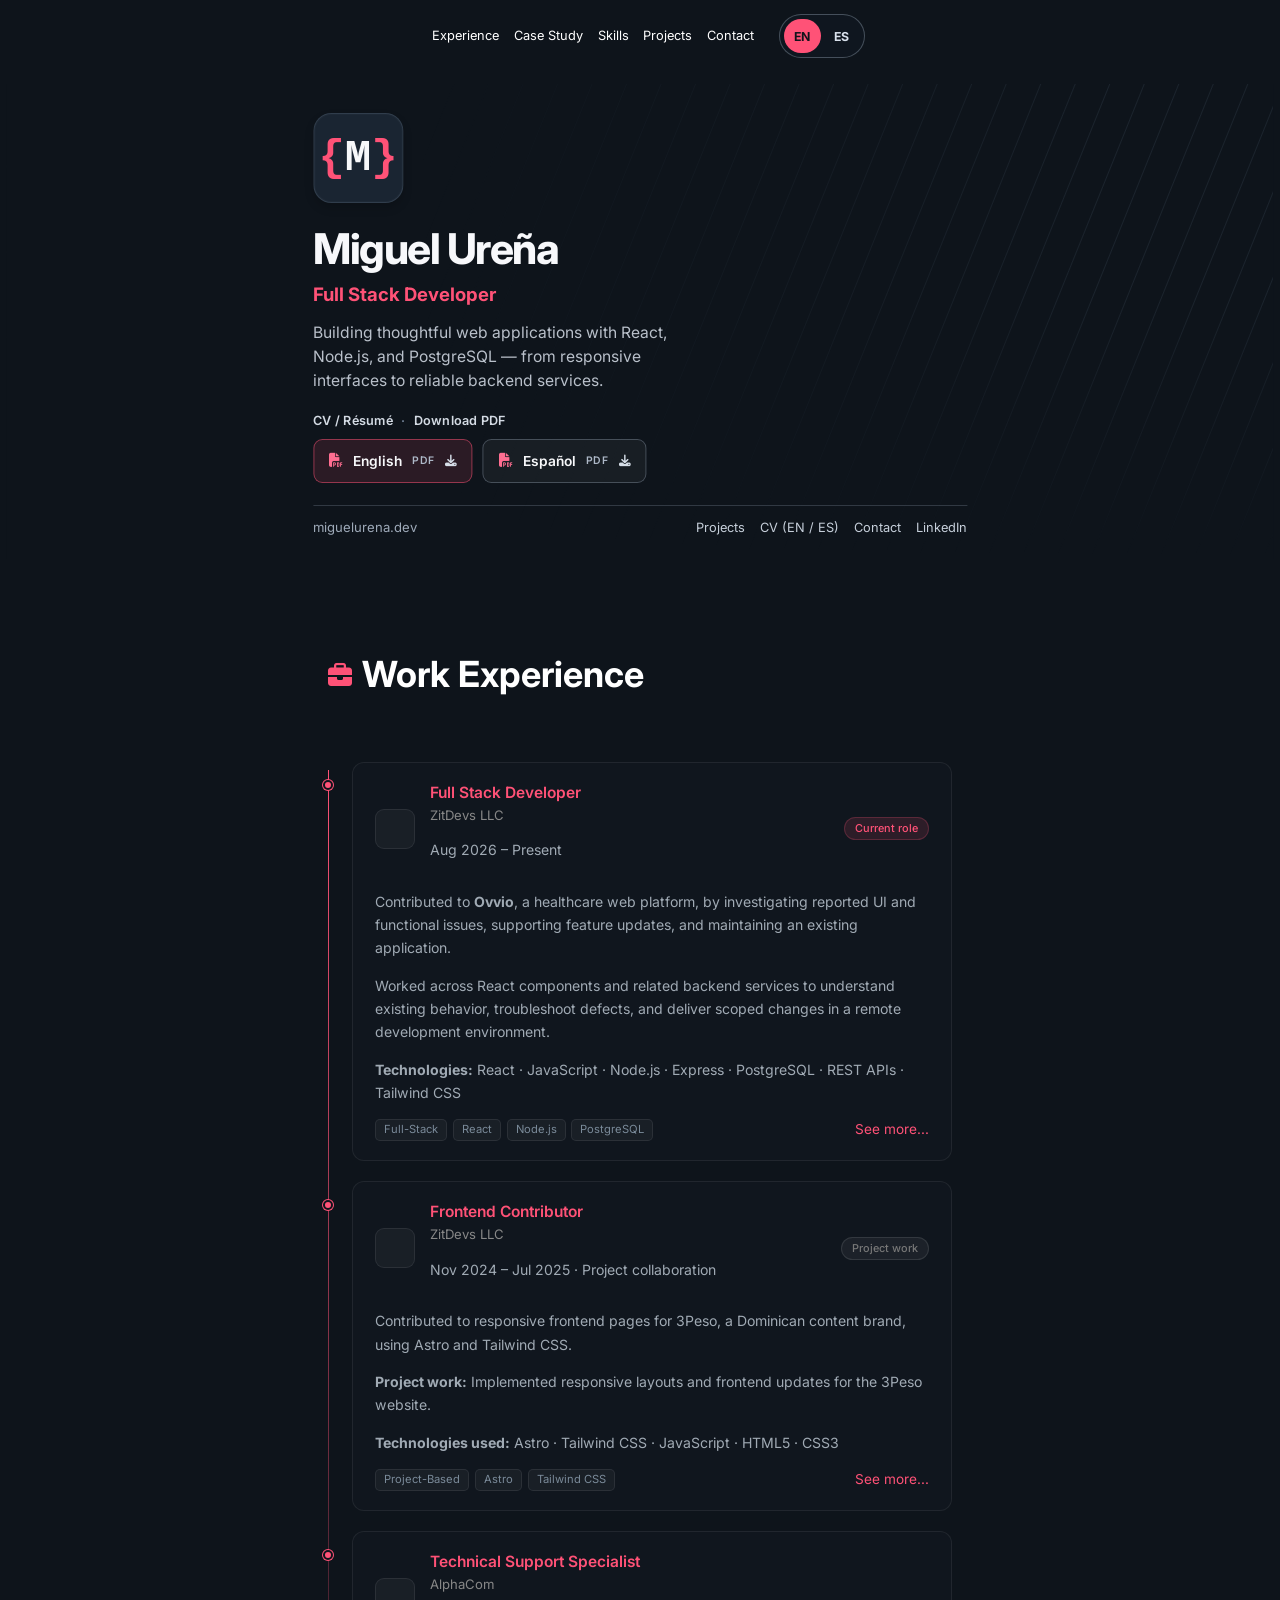
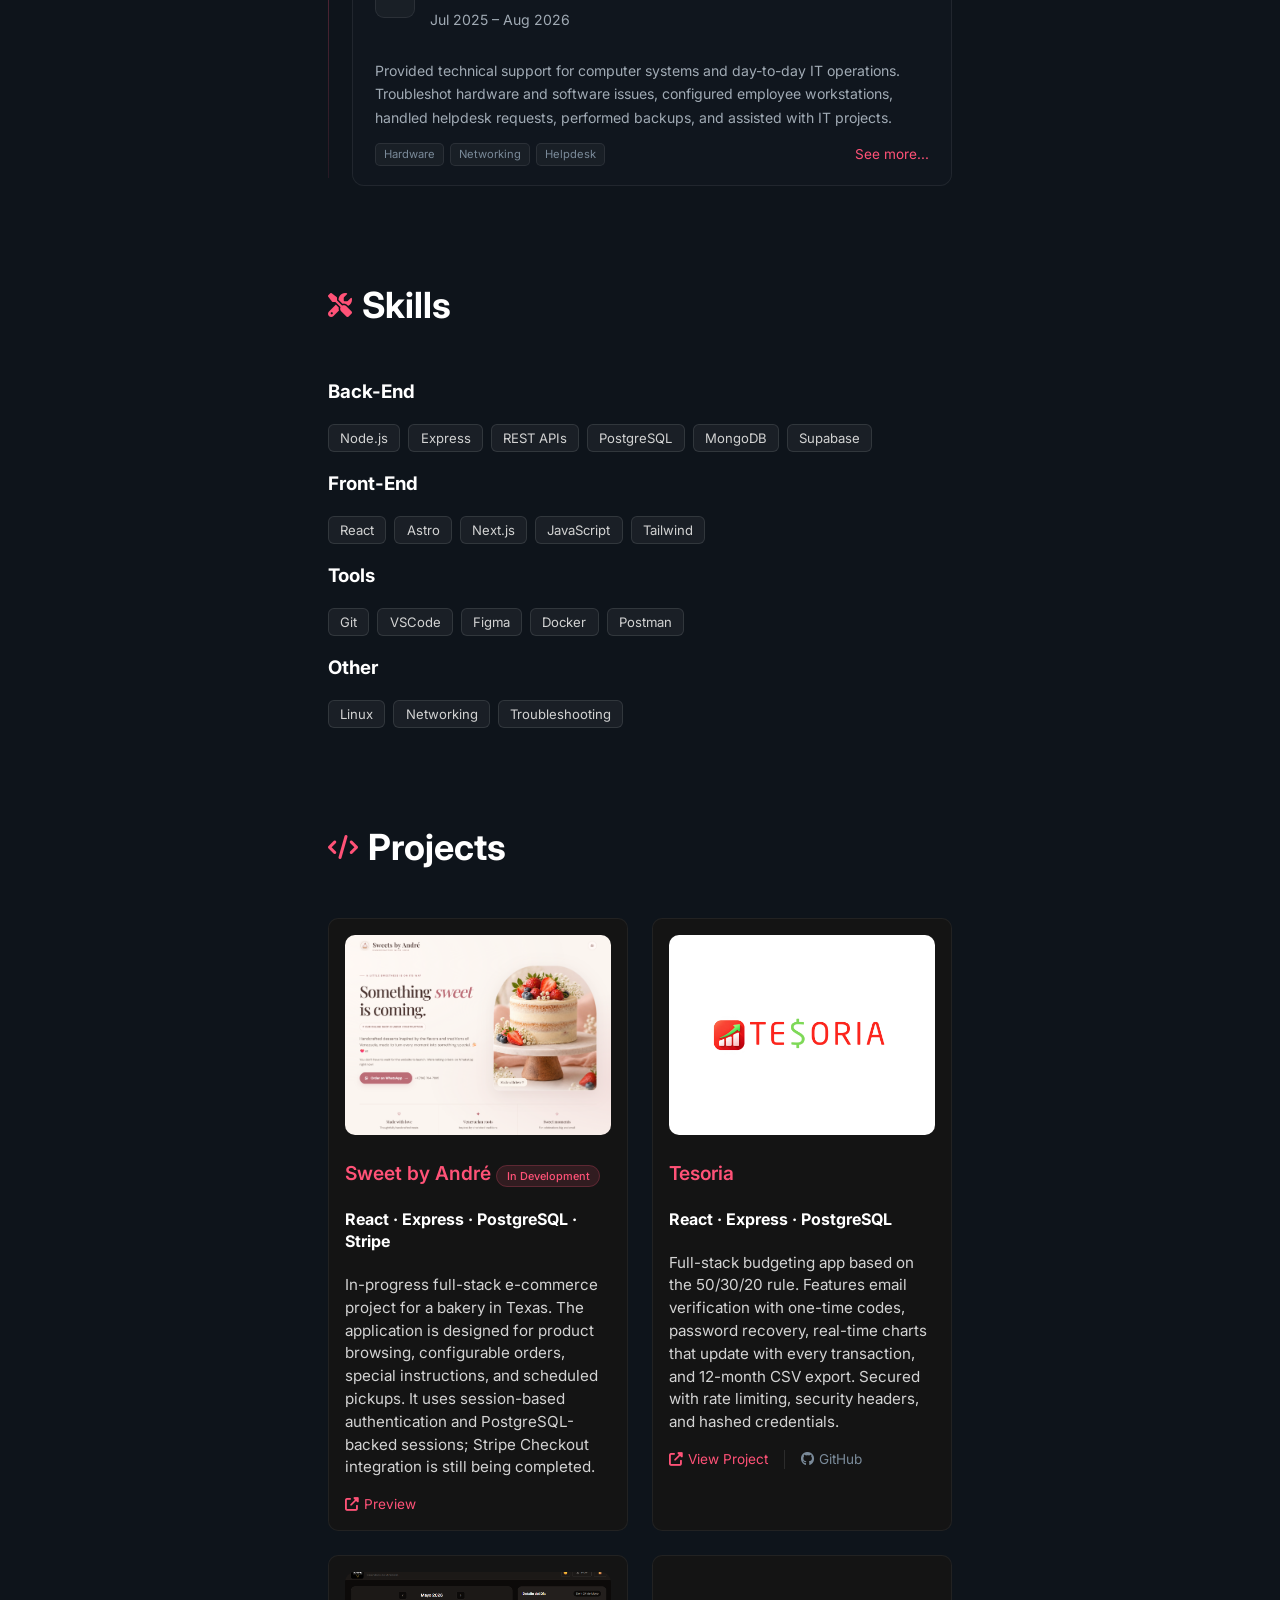
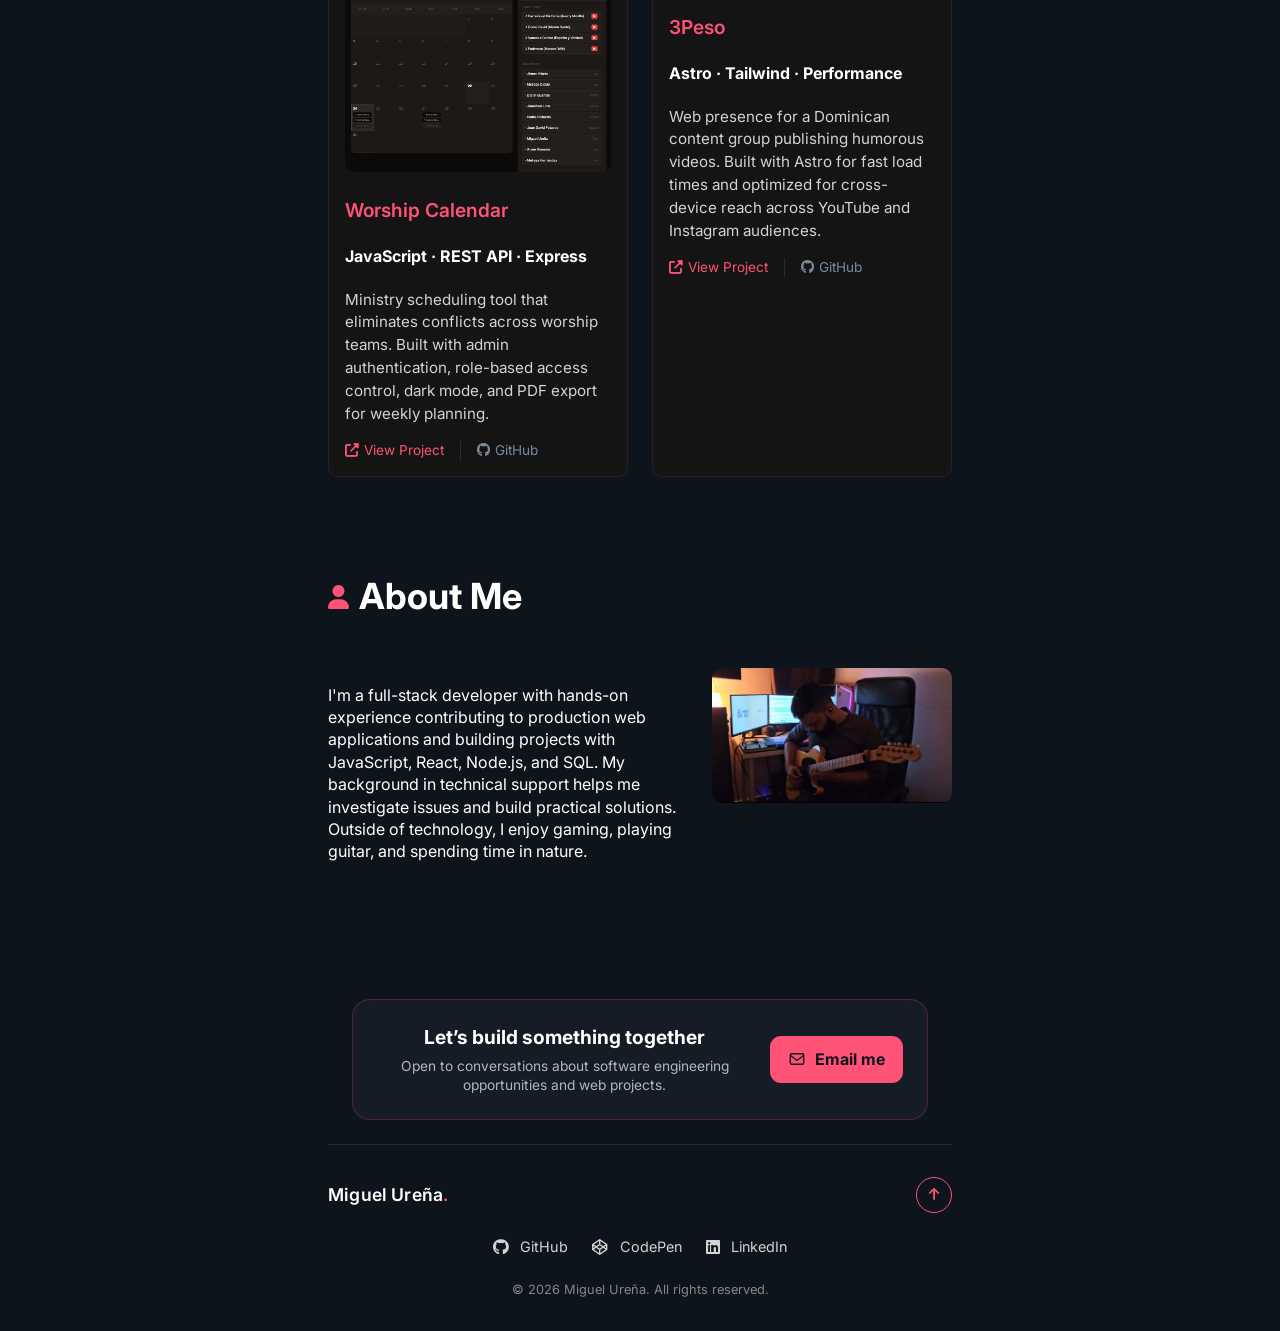
==== commit bb525dc9: "feat: update resume content, enhance HTML structure, and improve accessibility features across multi" ====
--- a/index.html
+++ b/index.html
@@ -2,7 +2,6 @@
 
 <html lang="en">
 
-<<<<<<< HEAD
 <head>
   <meta charset="utf-8" />
   <meta content="width=device-width, initial-scale=1.0" name="viewport" />
@@ -27,38 +26,6 @@
   <link href="./Assets/styles/styles.css" rel="stylesheet" />
   <!-- Structured Data (Schema.org JSON-LD) -->
   <script type="application/ld+json">
-=======
-    <meta content="Miguel Ureña" name="author" />
-    <!-- Open Graph (OG) -->
-    <meta content="Miguel Ureña | Full Stack Developer" property="og:title" />
-    <meta
-      content="Early-career software developer with hands-on experience contributing to web applications, a technical support background, and projects using React, Node.js, and PostgreSQL."
-      property="og:description"
-    />
-    <meta
-      content="https://miguelurena.dev/Assets/Images/social-preview.png"
-      property="og:image"
-    />
-    <meta content="https://miguelurena.dev/" property="og:url" />
-    <meta content="website" property="og:type" />
-    <!-- Fonts & Icons -->
-    <link
-      href="https://fonts.googleapis.com/css2?family=Inter:wght@400;600&amp;display=swap"
-      rel="stylesheet"
-    />
-    <link
-      href="https://cdnjs.cloudflare.com/ajax/libs/font-awesome/6.5.0/css/all.min.css"
-      rel="stylesheet"
-    />
-    <script>
-      document.documentElement.classList.add("js");
-    </script>
-    <!-- Styles & Favicon -->
-    <link href="/Assets/styles/styles.css" rel="stylesheet" />
-
-    <!-- Structured Data (Schema.org JSON-LD) -->
-    <script type="application/ld+json">
->>>>>>> 831ed7bb7f0aa707b683ac513453c41414df90a3
       {
         "@context": "https://schema.org/",
         "@type": "Person",
@@ -198,7 +165,6 @@
           </div>
         </div>
       </div>
-<<<<<<< HEAD
       <!-- ZitDevs: occasional project-based collaboration while studying -->
       <div class="timeline-item">
         <div class="timeline-dot"></div>
@@ -207,37 +173,6 @@
             <div class="tl-logo">
               <img alt="ZitDevs LLC - Frontend project collaboration" decoding="async" loading="lazy"
                 src="./Assets/Images/zitdevs.png" />
-=======
-    </section>
-
-    <section id="experience">
-      <div class="experience-header">
-        <i class="fas fa-briefcase"></i>
-        <h2>Work Experience</h2>
-      </div>
-      <div class="timeline">
-        <!-- ZitDevs: Full Stack Developer — regular project assignment -->
-        <div class="timeline-item">
-          <div class="timeline-dot"></div>
-          <div class="timeline-content">
-            <div class="tl-top">
-              <div class="tl-logo">
-                <img
-                  alt="ZitDevs LLC - Full Stack Developer"
-                  decoding="async"
-                  loading="lazy"
-                  src="/Assets/Images/zitdevs.png"
-                />
-              </div>
-              <div class="tl-meta">
-                <h3 class="job-title">Full Stack Developer</h3>
-                <h4 class="company-name">ZitDevs LLC</h4>
-                <p class="description">
-                  Project assignment · Aug 2026 – Present
-                </p>
-              </div>
-              <span class="tl-badge badge-current">Current</span>
->>>>>>> 831ed7bb7f0aa707b683ac513453c41414df90a3
             </div>
             <div class="tl-meta">
               <h3 class="job-title">Frontend Contributor</h3>
@@ -246,7 +181,6 @@
             </div>
             <span class="tl-badge badge-past">Project work</span>
           </div>
-<<<<<<< HEAD
           <p class="description">Contributed to responsive frontend pages for 3Peso, a Dominican content brand, using
             Astro and Tailwind CSS.</p>
           <p class="description"><strong>Project work:</strong> Implemented responsive layouts and frontend updates for
@@ -260,103 +194,6 @@
               <span class="tl-tag">Project-Based</span>
               <span class="tl-tag">Astro</span>
               <span class="tl-tag">Tailwind CSS</span>
-=======
-        </div>
-        <!-- ZitDevs: occasional project-based collaboration while studying -->
-        <div class="timeline-item">
-          <div class="timeline-dot"></div>
-          <div class="timeline-content">
-            <div class="tl-top">
-              <div class="tl-logo">
-                <img
-                  alt="ZitDevs LLC - Frontend project collaboration"
-                  decoding="async"
-                  loading="lazy"
-                  src="/Assets/Images/zitdevs.png"
-                />
-              </div>
-              <div class="tl-meta">
-                <h3 class="job-title">Frontend Contributor (Project-Based)</h3>
-                <h4 class="company-name">ZitDevs LLC</h4>
-                <p class="description">
-                  Occasional collaboration · Nov 2024 – Jul 2025
-                </p>
-              </div>
-              <span class="tl-badge badge-past">Previous</span>
-            </div>
-            <p class="description">
-              Collaborated on occasional frontend tasks for ZitDevs while
-              primarily studying software development. These contributions were
-              project-based rather than a full-time developer position.
-            </p>
-            <p class="description">
-              <strong>Project Work:</strong><br />
-              • Contributed to 3Peso, a website for a Dominican content brand,
-              using Astro and Tailwind CSS.<br />
-              • Worked on responsive page layouts and frontend changes while
-              continuing independent programming studies.<br />
-            </p>
-            <p class="description">
-              <strong>Technologies used:</strong> Astro · Tailwind CSS ·
-              JavaScript · HTML5 · CSS3
-            </p>
-            <div class="tl-footer">
-              <div class="tl-tags">
-                <span class="tl-tag">Project-Based</span>
-                <span class="tl-tag">Astro</span>
-                <span class="tl-tag">Tailwind CSS</span>
-              </div>
-              <a
-                class="see-more"
-                href="https://zitdevs.com/"
-                rel="noopener noreferrer"
-                target="_blank"
-                >See more...</a
-              >
-            </div>
-          </div>
-        </div>
-        <!-- AlphaCom -->
-        <div class="timeline-item">
-          <div class="timeline-dot"></div>
-          <div class="timeline-content">
-            <div class="tl-top">
-              <div class="tl-logo">
-                <img
-                  alt="AlphaCom Technical Support Specialist role"
-                  class="alphacom-logo"
-                  decoding="async"
-                  loading="lazy"
-                  src="/Assets/Images/alphacomrd_logo.jpeg"
-                />
-              </div>
-              <div class="tl-meta">
-                <h3 class="job-title">Technical Support Specialist</h3>
-                <h4 class="company-name">AlphaCom</h4>
-                <p class="description">Jul 2025 – Aug 2026</p>
-              </div>
-              <span class="tl-badge badge-past">Previous</span>
-            </div>
-            <p class="description">
-              Provided technical support for computer systems and day-to-day IT
-              operations. Troubleshot hardware and software issues, configured
-              employee workstations, handled helpdesk requests, performed
-              backups, and assisted with IT projects.
-            </p>
-            <div class="tl-footer">
-              <div class="tl-tags">
-                <span class="tl-tag">Hardware</span>
-                <span class="tl-tag">Networking</span>
-                <span class="tl-tag">Helpdesk</span>
-              </div>
-              <a
-                class="see-more"
-                href="https://www.instagram.com/alphacom.rd/?hl=en"
-                rel="noopener noreferrer"
-                target="_blank"
-                >See more...</a
-              >
->>>>>>> 831ed7bb7f0aa707b683ac513453c41414df90a3
             </div>
             <a class="see-more" href="https://zitdevs.com/" rel="noopener noreferrer" target="_blank">See more...</a>
           </div>
@@ -479,7 +316,6 @@
           </div>
         </div>
 -->
-<<<<<<< HEAD
       <!-- Sweet by André -->
       <div class="project-card scale-in">
         <img alt="Sweet by André bakery e-commerce storefront" decoding="async" loading="lazy"
@@ -495,205 +331,12 @@
           orders, special instructions, and scheduled pickups. It uses
           session-based authentication and PostgreSQL-backed sessions;
           Stripe Checkout integration is still being completed.
-=======
-
-        <!-- Sweet by André -->
-        <div class="project-card scale-in">
-          <img
-            alt="Sweet by André bakery e-commerce storefront"
-            decoding="async"
-            loading="lazy"
-            src="/Assets/Images/sweetsbyandre-thumbnail.png"
-          />
-          <h3 class="project-title">
-            Sweet by André
-            <span class="tl-badge badge-current">In Development</span>
-          </h3>
-          <h4>React · Express · PostgreSQL · Stripe</h4>
-          <p class="project-description">
-            In-progress full-stack e-commerce project for a bakery in Texas. The
-            application is designed for product browsing, configurable orders,
-            special instructions, and scheduled pickups. It uses session-based
-            authentication and PostgreSQL-backed sessions; Stripe Checkout
-            integration is still being completed.
-          </p>
-          <div class="project-links">
-            <a
-              class="see-more"
-              href="https://www.sweetsbyandre.com/"
-              rel="noopener noreferrer"
-              target="_blank"
-            >
-              <i class="fas fa-external-link-alt"></i> Preview
-            </a>
-          </div>
-        </div>
-
-        <!-- Tesoria -->
-        <div class="project-card scale-in">
-          <img
-            alt="Tesoria budgeting app dashboard"
-            decoding="async"
-            loading="lazy"
-            src="/Assets/Images/tesoria-thumbnail.png"
-          />
-          <h3 class="project-title">Tesoria</h3>
-          <h4>React · Express · PostgreSQL</h4>
-          <p class="project-description">
-            Full-stack budgeting app based on the 50/30/20 rule. Features email
-            verification with one-time codes, password recovery, real-time
-            charts that update with every transaction, and 12-month CSV export.
-            Secured with rate limiting, security headers, and hashed
-            credentials.
-          </p>
-          <div class="project-links">
-            <a
-              class="see-more"
-              href="https://tesoria.onrender.com/"
-              rel="noopener noreferrer"
-              target="_blank"
-            >
-              <i class="fas fa-external-link-alt"></i> View Project
-            </a>
-            <a
-              class="see-more github-link"
-              href="https://github.com/miguelangelurena/tesoria"
-              rel="noopener noreferrer"
-              target="_blank"
-            >
-              <i class="fab fa-github"></i> GitHub
-            </a>
-          </div>
-        </div>
-        <!-- Worship Calendar -->
-        <div class="project-card scale-in">
-          <img
-            alt="Calendario Zoé - Ministry Calendar App"
-            decoding="async"
-            loading="lazy"
-            src="/Assets/Images/zoe.png"
-          />
-          <h3 class="project-title">Worship Calendar</h3>
-          <h4>JavaScript · REST API · Express</h4>
-          <p class="project-description">
-            Ministry scheduling tool that eliminates conflicts across worship
-            teams. Built with admin authentication, role-based access control,
-            dark mode, and PDF export for weekly planning.
-          </p>
-          <div class="project-links">
-            <a
-              class="see-more"
-              href="https://calendariozoe.space/"
-              rel="noopener noreferrer"
-              target="_blank"
-            >
-              <i class="fas fa-external-link-alt"></i> View Project
-            </a>
-            <a
-              class="see-more github-link"
-              href="https://github.com/miguelangelurena/calendar-app"
-              rel="noopener noreferrer"
-              target="_blank"
-            >
-              <i class="fab fa-github"></i> GitHub
-            </a>
-          </div>
-        </div>
-        <!-- 3Peso -->
-        <div class="project-card scale-in">
-          <img
-            alt="3Peso Project Logo"
-            decoding="async"
-            loading="lazy"
-            src="/Assets/Images/3.png"
-          />
-          <h3 class="project-title">3Peso</h3>
-          <h4>Astro · Tailwind · Performance</h4>
-          <p class="project-description">
-            Web presence for a Dominican content group publishing humorous
-            videos. Built with Astro for fast load times and optimized for
-            cross-device reach across YouTube and Instagram audiences.
-          </p>
-          <div class="project-links">
-            <a
-              class="see-more"
-              href="https://3-peso.vercel.app/"
-              rel="noopener noreferrer"
-              target="_blank"
-            >
-              <i class="fas fa-external-link-alt"></i> View Project
-            </a>
-            <a
-              class="see-more github-link"
-              href="https://github.com/miguelangelurena/3_peso"
-              rel="noopener noreferrer"
-              target="_blank"
-            >
-              <i class="fab fa-github"></i> GitHub
-            </a>
-          </div>
-        </div>
-      </div>
-    </section>
-    <section id="about-me">
-      <div class="projects-header">
-        <i class="fas fa-user"></i>
-        <h2>About Me</h2>
-      </div>
-      <div class="about-container">
-        <p class="fade-in-left">
-          I'm an early-career developer with a background in technical support
-          and hands-on experience contributing to web projects. I'm focused on
-          strengthening my JavaScript, React, Node.js, and SQL fundamentals
-          through practical work. Outside of technology, I enjoy gaming, playing
-          guitar, and spending time in nature.
->>>>>>> 831ed7bb7f0aa707b683ac513453c41414df90a3
         </p>
         <div class="project-links">
           <a class="see-more" href="https://www.sweetsbyandre.com/" rel="noopener noreferrer" target="_blank">
             <i class="fas fa-external-link-alt"></i> Preview
           </a>
         </div>
-<<<<<<< HEAD
-=======
-        <ul class="social-media-links">
-          <li>
-            <a
-              aria-label="GitHub"
-              href="https://github.com/miguelangelurena"
-              rel="noopener noreferrer"
-              target="_blank"
-              ><i class="fab fa-github"></i> GitHub</a
-            >
-          </li>
-          <li>
-            <a
-              aria-label="CodePen"
-              href="https://codepen.io/Shadow31/"
-              rel="noopener noreferrer"
-              target="_blank"
-              ><i class="fab fa-codepen"></i> CodePen</a
-            >
-          </li>
-          <li>
-            <a aria-label="Email" href="mailto:anguel_miguel31@hotmail.com"
-              ><i class="fas fa-envelope"></i> Email</a
-            >
-          </li>
-          <li>
-            <a
-              aria-label="LinkedIn"
-              href="https://www.linkedin.com/in/miguel-urena-2b32892b7/"
-              rel="noopener noreferrer"
-              target="_blank"
-              ><i class="fab fa-linkedin"></i> LinkedIn</a
-            >
-          </li>
-        </ul>
-        <p class="footer-copy">
-          © 2026 Miguel Ureña. Built with HTML, CSS &amp; JS.
-        </p>
->>>>>>> 831ed7bb7f0aa707b683ac513453c41414df90a3
       </div>
       <!-- Tesoria -->
       <div class="project-card scale-in">
--- a/Assets/styles/styles.css
+++ b/Assets/styles/styles.css
@@ -1432,6 +1432,7 @@
   }
 }
 
+
 /* Bilingual resume downloads — prominent, keyboard-friendly, responsive. */
 .resume-downloads {
   margin: 0 0 22px;
@@ -2196,543 +2197,4 @@
 .contact-card-action:focus-visible {
   outline: 2px solid #ffffff;
   outline-offset: 3px;
-}
-
-:root {
-  --color-text-muted: #a0aab4;
-  --tap-min: 44px;
-}
-
-html {
-  -webkit-text-size-adjust: 100%;
-}
-
-/* Reveal offsets must never create a horizontal scrollbar. */
-html,
-body {
-  overflow-x: clip;
-}
-
-/* Never hide content just because JS has not run: the reveal/fade states only
-   apply once scripts.js adds the .js class to <html>. */
-img,
-.timeline-item,
-.fade-in-up,
-.fade-in-left,
-.fade-in-right,
-.scale-in {
-  opacity: 1;
-  transform: none;
-}
-
-.js img:not(.loaded) {
-  opacity: 0;
-}
-
-.js .timeline-item:not(.in-view),
-.js .fade-in-up:not(.in-view),
-.js .fade-in-left:not(.in-view),
-.js .fade-in-right:not(.in-view),
-.js .scale-in:not(.in-view) {
-  opacity: 0;
-}
-
-.js .timeline-item:not(.in-view),
-.js .fade-in-left:not(.in-view) {
-  transform: translateX(-24px);
-}
-
-.js .fade-in-up:not(.in-view) {
-  transform: translateY(24px);
-}
-
-.js .fade-in-right:not(.in-view) {
-  transform: translateX(24px);
-}
-
-.js .scale-in:not(.in-view) {
-  transform: scale(0.96);
-}
-
-@media (max-width: 760px) {
-
-  .js .timeline-item:not(.in-view),
-  .js .fade-in-left:not(.in-view),
-  .js .fade-in-right:not(.in-view) {
-    transform: translateY(20px);
-  }
-
-  .about-container p,
-  .about-container img {
-    animation: none;
-  }
-}
-
-/* ---- Navigation: readable and tappable on every screen ------------------ */
-nav {
-  padding-top: env(safe-area-inset-top, 0px);
-}
-
-nav ul {
-  gap: 0;
-  padding: 0.2rem 0.5rem;
-  margin-inline: auto;
-}
-
-nav li {
-  margin: 0;
-  font-size: 0.85rem;
-}
-
-nav li a {
-  display: inline-flex;
-  align-items: center;
-  min-height: 40px;
-  padding: 0 0.7rem;
-  border-radius: 999px;
-}
-
-nav ul.scrolled {
-  -webkit-backdrop-filter: blur(10px);
-  backdrop-filter: blur(10px);
-  background-color: rgba(14, 20, 27, 0.85);
-}
-
-nav a.active {
-  color: var(--color-primary);
-}
-
-nav a[aria-current="page"] {
-  color: var(--color-primary);
-}
-
-@media (max-width: 430px) {
-  nav .nav-container {
-    max-width: 100%;
-    margin: 0.3rem auto;
-  }
-
-  nav .nav-container li {
-    font-size: 0.78rem;
-    padding: 0;
-  }
-
-  nav li a {
-    padding: 0 0.5rem;
-  }
-}
-
-@media (max-width: 340px) {
-  nav ul {
-    padding-inline: 0.25rem;
-  }
-
-  nav .nav-container li {
-    font-size: 0.72rem;
-  }
-
-  nav li a {
-    padding: 0 0.3rem;
-  }
-}
-
-/* ---- Section headings: one consistent scale and left edge --------------- */
-.experience-header,
-.skills-header,
-.projects-header {
-  gap: 0.6rem;
-  margin: 0 0 1.4rem;
-}
-
-.experience-header h2,
-.skills-header h2,
-.projects-header h2 {
-  margin: 0;
-  font-size: 1.6rem;
-  line-height: 1.2;
-  letter-spacing: -0.02em;
-}
-
-.experience-header i,
-.skills-header i,
-.projects-header i {
-  font-size: 1.25rem;
-  width: 1.5rem;
-  text-align: center;
-}
-
-#experience,
-#skills,
-#projects,
-#about-me {
-  max-width: none;
-  width: 100%;
-  padding: 1rem 1.5rem;
-  margin: 2.5rem auto;
-  text-align: left;
-}
-
-#projects,
-#skills,
-#experience,
-#about-me {
-  scroll-margin-top: 72px;
-}
-
-@media (max-width: 600px) {
-
-  #experience,
-  #skills,
-  #projects,
-  #about-me {
-    padding-inline: 1.25rem;
-    margin-block: 2rem;
-  }
-}
-
-/* ---- Timeline: align header row, tighten mobile spacing ----------------- */
-.tl-top {
-  flex-wrap: nowrap;
-  align-items: flex-start;
-  gap: 0.8rem;
-}
-
-.tl-meta {
-  flex: 1 1 auto;
-  min-width: 0;
-}
-
-.timeline-content .tl-meta .description {
-  margin: 0.25rem 0 0;
-  font-size: 0.8rem;
-  color: #8a96a3;
-  line-height: 1.4;
-}
-
-.job-title {
-  line-height: 1.3;
-}
-
-.tl-badge {
-  align-self: flex-start;
-  white-space: nowrap;
-}
-
-.timeline-content .description {
-  color: var(--color-text-muted);
-}
-
-.timeline-content .description:last-of-type {
-  margin-bottom: 0.9rem;
-}
-
-.tl-footer {
-  padding-top: 0.2rem;
-}
-
-.tl-tag {
-  color: #8b99a8;
-}
-
-@media (max-width: 600px) {
-  .timeline {
-    padding-left: 1.1rem;
-  }
-
-  .timeline-dot {
-    left: -1.1rem;
-  }
-
-  .timeline-content {
-    padding: 1rem;
-  }
-
-  .tl-top {
-    flex-wrap: wrap;
-  }
-
-  .tl-meta {
-    flex-basis: calc(100% - 56px);
-  }
-
-  .tl-top .tl-badge {
-    order: 3;
-    margin-left: 52px;
-  }
-
-  .timeline-content .description {
-    font-size: 0.9rem;
-    line-height: 1.6;
-  }
-}
-
-/* ---- See-more / project links: real tap targets ------------------------- */
-.see-more {
-  min-height: var(--tap-min);
-  padding-block: 0.3rem;
-  font-size: 0.85rem;
-}
-
-.timeline-content .see-more {
-  margin-left: auto;
-}
-
-.see-more:focus-visible,
-.hero-actions a:focus-visible,
-.hero-domain:focus-visible,
-.skill-badge:focus-visible,
-footer a:focus-visible {
-  outline: 2px solid var(--color-primary);
-  outline-offset: 3px;
-  border-radius: 4px;
-}
-
-/* ---- Skills: two columns when there is room ----------------------------- */
-.skills-columns {
-  display: grid;
-  grid-template-columns: 1fr;
-  gap: 1.4rem;
-}
-
-.skills-column h3 {
-  margin: 0 0 0.6rem;
-  font-size: 1rem;
-  color: var(--color-text);
-}
-
-@media (min-width: 560px) {
-  .skills-columns {
-    grid-template-columns: repeat(2, minmax(0, 1fr));
-    gap: 1.6rem 2rem;
-  }
-}
-
-.skill-badge {
-  font-size: 0.85rem;
-  padding: 0.3rem 0.75rem;
-}
-
-/* ---- Projects: even cards, pinned links, calmer hierarchy --------------- */
-.projects-grid {
-  grid-template-columns: 1fr;
-  gap: 1.25rem;
-  justify-items: stretch;
-}
-
-@media (min-width: 640px) {
-  .projects-grid {
-    grid-template-columns: repeat(2, minmax(0, 1fr));
-  }
-}
-
-.project-card {
-  display: flex;
-  flex-direction: column;
-  padding: 0.9rem;
-}
-
-.project-card img {
-  height: auto;
-  aspect-ratio: 16 / 10;
-  object-fit: cover;
-  background: #fff;
-}
-
-.project-title {
-  display: flex;
-  flex-wrap: wrap;
-  align-items: center;
-  gap: 0.4rem 0.6rem;
-  margin: 1rem 0 0.25rem;
-  font-size: 1.15rem;
-  line-height: 1.3;
-}
-
-.project-card h4 {
-  margin: 0 0 0.7rem;
-  font-size: 0.8rem;
-  font-weight: 500;
-  color: #8b99a8;
-  letter-spacing: 0.01em;
-}
-
-.project-description {
-  font-size: 0.92rem;
-  line-height: 1.6;
-  color: var(--color-text-muted);
-  margin-bottom: 1rem;
-}
-
-.project-links {
-  margin-top: auto;
-  gap: 0 1rem;
-}
-
-.project-card:hover {
-  transform: translateY(-3px);
-}
-
-@media (hover: none) {
-
-  .project-card:hover,
-  .timeline-item:hover .timeline-content {
-    transform: none;
-  }
-}
-
-/* ---- About: muted body text, centered with photo ------------------------ */
-.about-container {
-  align-items: center;
-  gap: 1.5rem;
-}
-
-.about-container p {
-  flex: 1 1 0;
-  max-width: 46ch;
-  margin: 0;
-  color: var(--color-text-muted);
-  font-size: 0.98rem;
-  line-height: 1.7;
-}
-
-.about-container img {
-  flex: 0 0 auto;
-  width: 40%;
-  max-width: 240px;
-  aspect-ratio: 4 / 3;
-}
-
-@media (max-width: 600px) {
-  .about-container {
-    flex-direction: column;
-    align-items: stretch;
-    margin: 0;
-  }
-
-  .about-container p {
-    max-width: none;
-  }
-
-  .about-container img {
-    width: 100%;
-    max-width: 100%;
-    aspect-ratio: 16 / 10;
-  }
-}
-
-/* ---- Hero: bigger tap targets for the quick links ----------------------- */
-.hero-actions a,
-.hero-domain {
-  display: inline-flex;
-  align-items: center;
-  min-height: 36px;
-}
-
-@media (max-width: 600px) {
-  .hero-actions {
-    gap: 0 1rem;
-  }
-
-  .hero-actions a {
-    min-height: 40px;
-  }
-}
-
-/* ---- Footer ------------------------------------------------------------- */
-.back-to-top {
-  width: 44px;
-  height: 44px;
-}
-
-footer .social-media-links a {
-  min-height: 40px;
-}
-
-@media (max-width: 430px) {
-  footer .social-media-links {
-    flex-direction: row;
-    justify-content: center;
-    gap: 0 1.25rem;
-  }
-
-  footer .social-media-links i {
-    margin: 0;
-    font-size: 1.05rem;
-  }
-}
-
-footer {
-  padding-bottom: calc(1.5rem + env(safe-area-inset-bottom, 0px));
-}
-
-.footer-copy {
-  opacity: 0.75;
-}
-
-/* ---- Case study page ---------------------------------------------------- */
-.study-shell {
-  padding-top: 1rem;
-}
-
-.study-lead,
-.study-section p,
-.study-list {
-  max-width: 68ch;
-}
-
-.study-actions .btn {
-  display: inline-flex;
-  align-items: center;
-  justify-content: center;
-  gap: 0.5rem;
-  min-height: var(--tap-min);
-  padding: 0.5rem 1.4rem;
-  color: var(--color-text);
-}
-
-.study-actions .btn:hover {
-  background-color: var(--color-primary);
-}
-
-.study-section {
-  margin-top: 2.25rem;
-}
-
-.study-section h2 {
-  margin: 0 0 0.75rem;
-}
-
-@media (max-width: 600px) {
-  .study-actions .btn {
-    flex: 1 1 100%;
-  }
-
-  .study-feature-grid {
-    gap: 0.75rem;
-  }
-}
-
-.case-study-page .footer-inner p {
-  margin: 0 0 0.75rem;
-}
-
-.case-study-page .footer-inner a {
-  display: inline-flex;
-  align-items: center;
-  min-height: var(--tap-min);
-  color: var(--color-primary);
-}
-
-/* ---- Motion preferences: skip reveal states entirely -------------------- */
-@media (prefers-reduced-motion: reduce) {
-
-  .js .timeline-item,
-  .js .fade-in-up,
-  .js .fade-in-left,
-  .js .fade-in-right,
-  .js .scale-in,
-  .js img {
-    opacity: 1 !important;
-    transform: none !important;
-  }
 }
